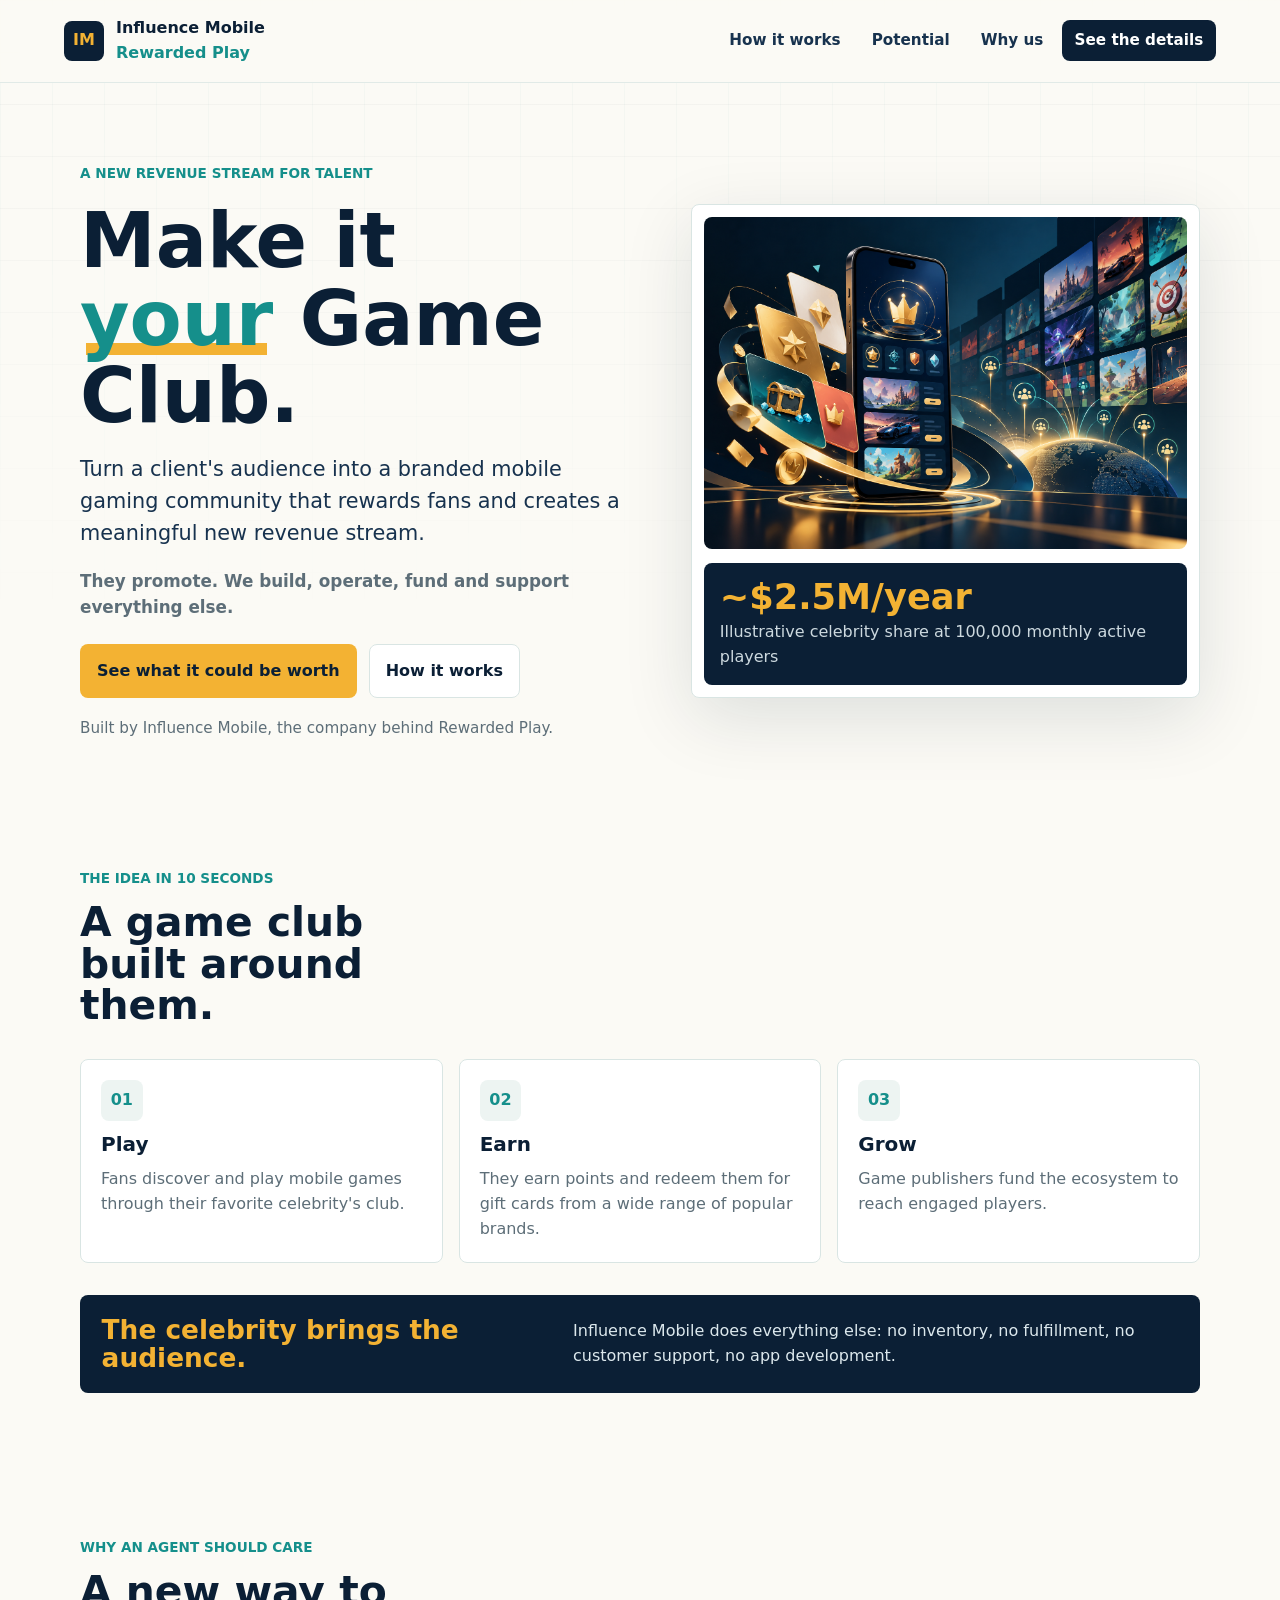
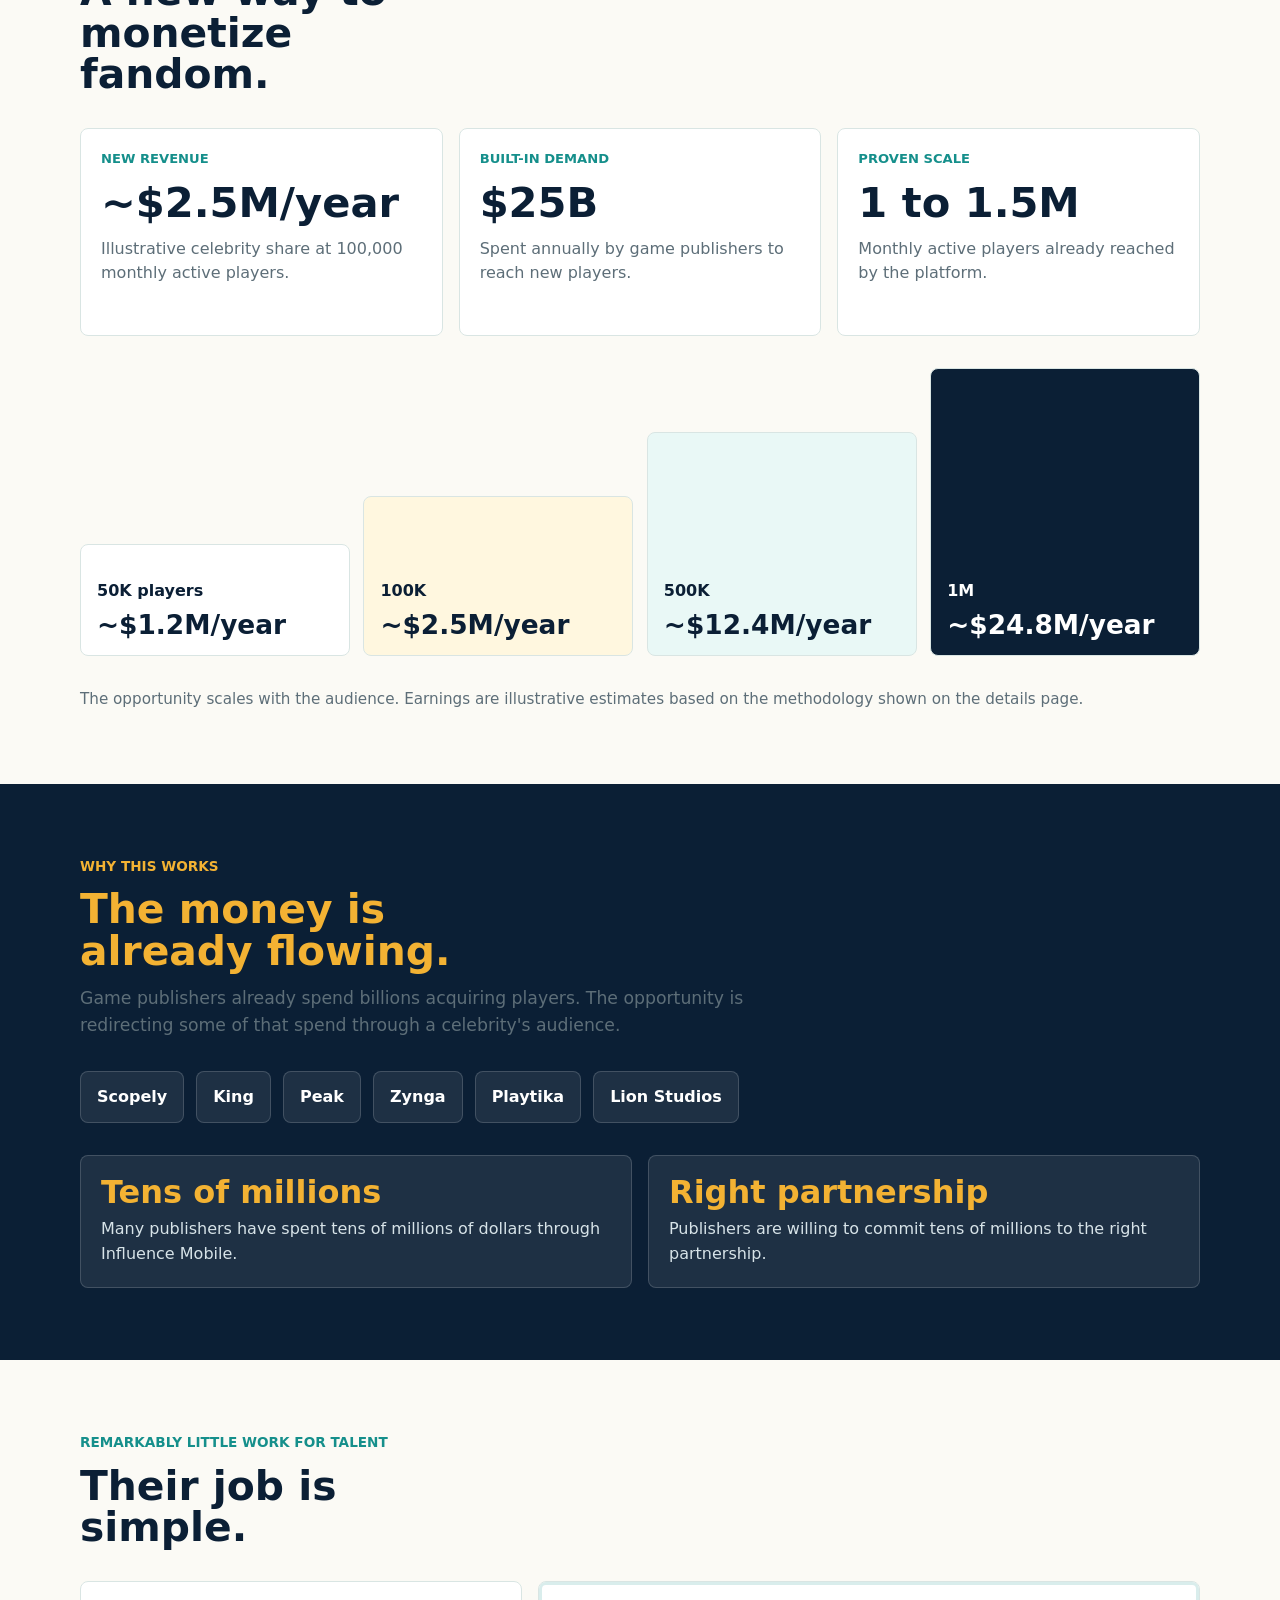
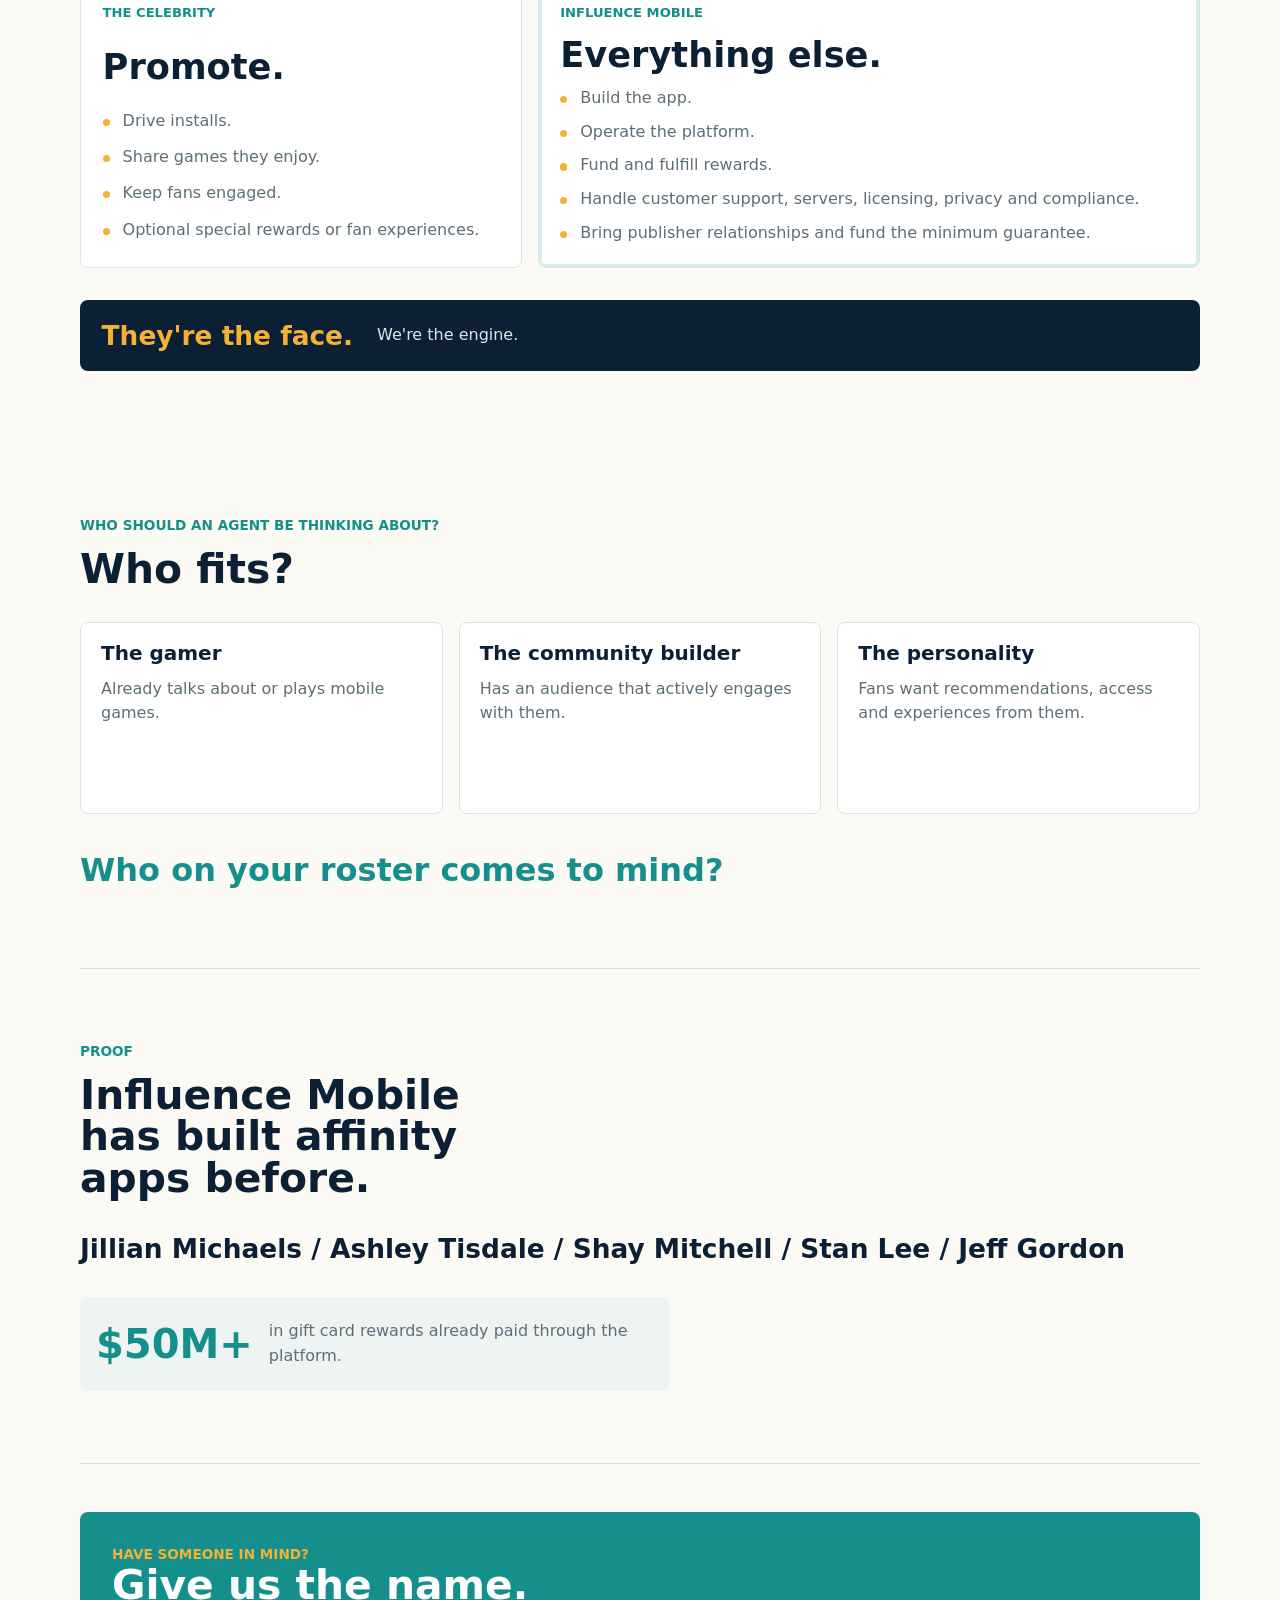
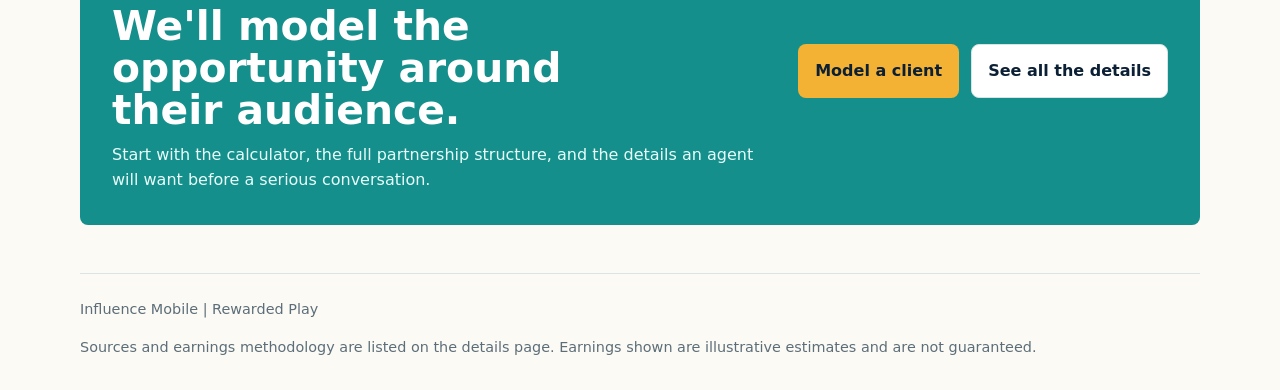
==== index.html @ 9b288f1e "Add files via upload" ====
<!doctype html>
<html lang="en">
<head>
  <meta charset="utf-8">
  <meta name="viewport" content="width=device-width, initial-scale=1">
  <title>Game Club Partnership | Influence Mobile</title>
  <meta name="description" content="A two-level agent-focused overview of the Influence Mobile Game Club partnership opportunity.">
  <link rel="icon" type="image/svg+xml" href="data:image/svg+xml,%3Csvg xmlns='http://www.w3.org/2000/svg' viewBox='0 0 64 64'%3E%3Crect width='64' height='64' rx='12' fill='%230b1f35'/%3E%3Cpath d='M18 40V25c0-4 3-7 7-7h14c4 0 7 3 7 7v15c0 3-2 5-5 5-2 0-4-1-5-3l-2-3h-4l-2 3c-1 2-3 3-5 3-3 0-5-2-5-5Z' fill='%2328b7ad'/%3E%3Ccircle cx='26' cy='29' r='3' fill='%23f3b233'/%3E%3Cpath d='M38 27h7M41.5 23.5v7' stroke='%23f3b233' stroke-width='4' stroke-linecap='round'/%3E%3C/svg%3E">
  <link rel="stylesheet" href="styles.css">
</head>
<body>
  <a class="skip-link" href="#main">Skip to content</a>

  <header class="site-header" aria-label="Site header">
    <a class="brand" href="index.html" aria-label="Influence Mobile Rewarded Play">
      <span class="brand-mark" aria-hidden="true">IM</span>
      <span>Influence Mobile <strong>Rewarded Play</strong></span>
    </a>
    <nav class="nav-links" aria-label="Intro page navigation">
      <a href="#how">How it works</a>
      <a href="#potential">Potential</a>
      <a href="#why-us">Why us</a>
      <a class="nav-cta" href="details.html">See the details</a>
    </nav>
  </header>

  <main id="main">
    <section class="hero band">
      <div class="hero-copy reveal">
        <p class="eyebrow">A new revenue stream for talent</p>
        <h1>Make it <span>your</span> Game Club.</h1>
        <p class="hero-lede">Turn a client's audience into a branded mobile gaming community that rewards fans and creates a meaningful new revenue stream.</p>
        <p class="hero-support">They promote. We build, operate, fund and support everything else.</p>
        <div class="hero-actions" aria-label="Primary actions">
          <a class="button primary" href="details.html#economics">See what it could be worth</a>
          <a class="button secondary" href="#how">How it works</a>
        </div>
        <p class="credibility">Built by Influence Mobile, the company behind Rewarded Play.</p>
      </div>

      <div class="hero-visual reveal" aria-label="Game Club revenue engine">
        <img class="hero-art" src="game-club-hero.png" alt="Abstract mobile game club ecosystem with rewards, game tiles and audience connections.">
        <div class="hero-metric">
          <strong>~$2.5M/year</strong>
          <span>Illustrative celebrity share at 100,000 monthly active players</span>
        </div>
      </div>
    </section>

    <section class="band section" id="how">
      <div class="section-heading reveal">
        <p class="eyebrow">The idea in 10 seconds</p>
        <h2>A game club built around them.</h2>
      </div>
      <div class="flow-grid reveal" aria-label="How the Game Club works">
        <article>
          <span class="flow-icon" aria-hidden="true">01</span>
          <h3>Play</h3>
          <p>Fans discover and play mobile games through their favorite celebrity's club.</p>
        </article>
        <article>
          <span class="flow-icon" aria-hidden="true">02</span>
          <h3>Earn</h3>
          <p>They earn points and redeem them for gift cards from a wide range of popular brands.</p>
        </article>
        <article>
          <span class="flow-icon" aria-hidden="true">03</span>
          <h3>Grow</h3>
          <p>Game publishers fund the ecosystem to reach engaged players.</p>
        </article>
      </div>
      <div class="statement-bar reveal">
        <strong>The celebrity brings the audience.</strong>
        <span>Influence Mobile does everything else: no inventory, no fulfillment, no customer support, no app development.</span>
      </div>
    </section>

    <section class="band section" id="potential">
      <div class="section-heading reveal">
        <p class="eyebrow">Why an agent should care</p>
        <h2>A new way to monetize fandom.</h2>
      </div>
      <div class="benefit-grid reveal">
        <article>
          <p>New revenue</p>
          <strong>~$2.5M/year</strong>
          <span>Illustrative celebrity share at 100,000 monthly active players.</span>
        </article>
        <article>
          <p>Built-in demand</p>
          <strong>$25B</strong>
          <span>Spent annually by game publishers to reach new players.</span>
        </article>
        <article>
          <p>Proven scale</p>
          <strong>1 to 1.5M</strong>
          <span>Monthly active players already reached by the platform.</span>
        </article>
      </div>

      <div class="growth-ladder reveal" aria-label="Illustrative annual celebrity share by monthly active players">
        <div class="ladder-step">
          <span>50K players</span>
          <strong>~$1.2M/year</strong>
        </div>
        <div class="ladder-step">
          <span>100K</span>
          <strong>~$2.5M/year</strong>
        </div>
        <div class="ladder-step">
          <span>500K</span>
          <strong>~$12.4M/year</strong>
        </div>
        <div class="ladder-step">
          <span>1M</span>
          <strong>~$24.8M/year</strong>
        </div>
      </div>
      <p class="source-note reveal">The opportunity scales with the audience. Earnings are illustrative estimates based on the methodology shown on the details page.</p>
    </section>

    <section class="dark-band section" id="why-us">
      <div class="section-heading reveal">
        <p class="eyebrow">Why this works</p>
        <h2>The money is already flowing.</h2>
        <p>Game publishers already spend billions acquiring players. The opportunity is redirecting some of that spend through a celebrity's audience.</p>
      </div>
      <div class="publisher-strip reveal" aria-label="Publisher names shown as plain text">
        <span>Scopely</span>
        <span>King</span>
        <span>Peak</span>
        <span>Zynga</span>
        <span>Playtika</span>
        <span>Lion Studios</span>
      </div>
      <div class="dark-callouts reveal">
        <article>
          <strong>Tens of millions</strong>
          <span>Many publishers have spent tens of millions of dollars through Influence Mobile.</span>
        </article>
        <article>
          <strong>Right partnership</strong>
          <span>Publishers are willing to commit tens of millions to the right partnership.</span>
        </article>
      </div>
    </section>

    <section class="band section">
      <div class="section-heading reveal">
        <p class="eyebrow">Remarkably little work for talent</p>
        <h2>Their job is simple.</h2>
      </div>
      <div class="role-compare reveal">
        <article class="role-talent">
          <p>The celebrity</p>
          <strong>Promote.</strong>
          <ul>
            <li>Drive installs.</li>
            <li>Share games they enjoy.</li>
            <li>Keep fans engaged.</li>
            <li>Optional special rewards or fan experiences.</li>
          </ul>
        </article>
        <article class="role-im">
          <p>Influence Mobile</p>
          <strong>Everything else.</strong>
          <ul>
            <li>Build the app.</li>
            <li>Operate the platform.</li>
            <li>Fund and fulfill rewards.</li>
            <li>Handle customer support, servers, licensing, privacy and compliance.</li>
            <li>Bring publisher relationships and fund the minimum guarantee.</li>
          </ul>
        </article>
      </div>
      <div class="statement-bar compact reveal">
        <strong>They're the face.</strong>
        <span>We're the engine.</span>
      </div>
    </section>

    <section class="band section">
      <div class="section-heading reveal">
        <p class="eyebrow">Who should an agent be thinking about?</p>
        <h2>Who fits?</h2>
      </div>
      <div class="archetype-grid reveal">
        <article>
          <h3>The gamer</h3>
          <p>Already talks about or plays mobile games.</p>
        </article>
        <article>
          <h3>The community builder</h3>
          <p>Has an audience that actively engages with them.</p>
        </article>
        <article>
          <h3>The personality</h3>
          <p>Fans want recommendations, access and experiences from them.</p>
        </article>
      </div>
      <p class="direct-question reveal">Who on your roster comes to mind?</p>
    </section>

    <section class="band section proof-section">
      <div class="section-heading reveal">
        <p class="eyebrow">Proof</p>
        <h2>Influence Mobile has built affinity apps before.</h2>
      </div>
      <p class="name-line reveal">Jillian Michaels / Ashley Tisdale / Shay Mitchell / Stan Lee / Jeff Gordon</p>
      <div class="proof-callout reveal">
        <strong>$50M+</strong>
        <span>in gift card rewards already paid through the platform.</span>
      </div>
    </section>

    <section class="final-cta band">
      <div class="reveal">
        <p class="eyebrow">Have someone in mind?</p>
        <h2>Give us the name. We'll model the opportunity around their audience.</h2>
        <p>Start with the calculator, the full partnership structure, and the details an agent will want before a serious conversation.</p>
      </div>
      <div class="hero-actions reveal">
        <a class="button primary" href="details.html#economics">Model a client</a>
        <a class="button secondary" href="details.html">See all the details</a>
      </div>
    </section>
  </main>

  <footer class="site-footer">
    <p>Influence Mobile | Rewarded Play</p>
    <p>Sources and earnings methodology are listed on the details page. Earnings shown are illustrative estimates and are not guaranteed.</p>
  </footer>

  <script src="app.js"></script>
</body>
</html>
---- styles.css ----
:root {
  color-scheme: light;
  --ink: #0b1f35;
  --ink-soft: #17324e;
  --paper: #fbfaf5;
  --white: #ffffff;
  --mist: #edf4f2;
  --line: #d9e5e3;
  --teal: #158f8b;
  --teal-bright: #28b7ad;
  --yellow: #f3b233;
  --coral: #d56b55;
  --muted: #5d6e78;
  --shadow: 0 20px 70px rgba(11, 31, 53, 0.12);
  --font-display: "Avenir Next", "Inter", "Segoe UI", system-ui, sans-serif;
  --font-body: "Avenir", "Inter", "Segoe UI", system-ui, sans-serif;
}

* {
  box-sizing: border-box;
}

html {
  scroll-behavior: smooth;
}

body {
  margin: 0;
  background: var(--paper);
  color: var(--ink);
  font-family: var(--font-body);
  font-size: 1rem;
  line-height: 1.55;
  letter-spacing: 0;
}

body::before {
  content: "";
  position: fixed;
  inset: 0;
  z-index: -1;
  background:
    linear-gradient(90deg, rgba(21, 143, 139, 0.05) 1px, transparent 1px),
    linear-gradient(180deg, rgba(11, 31, 53, 0.05) 1px, transparent 1px);
  background-size: 52px 52px;
  mask-image: linear-gradient(180deg, rgba(0, 0, 0, 0.75), transparent 70%);
}

a {
  color: inherit;
}

p,
h1,
h2,
h3 {
  margin: 0;
}

ul {
  margin: 0;
  padding: 0;
}

li {
  margin: 0;
}

.skip-link {
  position: absolute;
  left: 1rem;
  top: -4rem;
  z-index: 20;
  background: var(--ink);
  color: var(--white);
  padding: 0.75rem 1rem;
  border-radius: 6px;
  transition: top 180ms ease;
}

.skip-link:focus {
  top: 1rem;
}

.site-header {
  position: sticky;
  top: 0;
  z-index: 10;
  display: flex;
  align-items: center;
  justify-content: space-between;
  gap: 1rem;
  padding: 1rem 5vw;
  border-bottom: 1px solid rgba(217, 229, 227, 0.75);
  background: rgba(251, 250, 245, 0.92);
  backdrop-filter: blur(18px);
}

.brand {
  display: inline-flex;
  align-items: center;
  gap: 0.75rem;
  text-decoration: none;
  font-weight: 700;
  min-width: 13rem;
}

.brand-logo {
  min-width: 16.5rem;
  gap: 0.8rem;
}

.brand-logo img {
  display: block;
  width: 12.4rem;
  height: auto;
}

.brand-logo span {
  color: var(--teal);
  font-weight: 900;
  white-space: nowrap;
}

.brand strong {
  display: block;
  color: var(--teal);
}

.brand-mark {
  display: inline-grid;
  place-items: center;
  width: 2.5rem;
  height: 2.5rem;
  border-radius: 8px;
  background: var(--ink);
  color: var(--yellow);
  font-weight: 800;
}

.nav-links {
  display: flex;
  align-items: center;
  justify-content: flex-end;
  gap: 0.35rem;
  flex-wrap: wrap;
  font-size: 0.95rem;
}

.nav-links a {
  min-height: 2.5rem;
  display: inline-flex;
  align-items: center;
  padding: 0.55rem 0.8rem;
  border-radius: 8px;
  text-decoration: none;
  color: var(--ink-soft);
  font-weight: 700;
}

.nav-links a:hover,
.nav-links a:focus-visible {
  background: var(--mist);
}

.nav-links .nav-cta {
  background: var(--ink);
  color: var(--white);
}

.nav-links .nav-cta:hover,
.nav-links .nav-cta:focus-visible {
  background: var(--teal);
}

.band {
  width: min(1120px, calc(100% - 2rem));
  margin-inline: auto;
}

.hero {
  display: grid;
  grid-template-columns: minmax(0, 1.05fr) minmax(22rem, 0.95fr);
  align-items: center;
  gap: 3rem;
  padding: 5rem 0 3.5rem;
}

.details-hero {
  padding: 5rem 0 2.5rem;
}

.details-hero .hero-lede {
  max-width: 42rem;
}

.hero-copy,
.details-hero > div {
  display: grid;
  gap: 1.15rem;
}

.eyebrow {
  color: var(--teal);
  font-weight: 800;
  text-transform: uppercase;
  letter-spacing: 0;
  font-size: 0.85rem;
}

h1,
h2,
h3 {
  font-family: var(--font-display);
  line-height: 1.02;
  letter-spacing: 0;
}

h1 {
  font-size: 4.75rem;
  max-width: 10ch;
}

h1 span {
  color: var(--teal);
  position: relative;
  display: inline-block;
}

h1 span::after {
  content: "";
  position: absolute;
  left: 0.08em;
  right: 0.08em;
  bottom: 0.03em;
  height: 0.16em;
  z-index: -1;
  background: var(--yellow);
}

h2 {
  font-size: 2.55rem;
  max-width: 14ch;
}

h3 {
  font-size: 1.25rem;
}

.hero-lede {
  font-size: 1.3rem;
  max-width: 39rem;
  color: var(--ink-soft);
}

.hero-support {
  color: var(--muted);
  font-size: 1.05rem;
  font-weight: 700;
}

.hero-actions {
  display: flex;
  align-items: center;
  flex-wrap: wrap;
  gap: 0.75rem;
  margin-top: 0.35rem;
}

.button {
  display: inline-flex;
  align-items: center;
  justify-content: center;
  min-height: 3rem;
  border-radius: 8px;
  padding: 0.85rem 1rem;
  text-decoration: none;
  font-weight: 800;
  border: 1px solid transparent;
}

.button.primary {
  background: var(--yellow);
  color: var(--ink);
}

.button.secondary {
  background: var(--white);
  color: var(--ink);
  border-color: var(--line);
}

.button:hover,
.button:focus-visible {
  transform: translateY(-1px);
  box-shadow: 0 10px 24px rgba(11, 31, 53, 0.12);
}

.credibility,
.source-note {
  color: var(--muted);
  font-size: 0.95rem;
}

.hero-visual {
  position: relative;
  display: grid;
  gap: 0.85rem;
  padding: 0.75rem;
  border: 1px solid var(--line);
  border-radius: 8px;
  background: var(--white);
  box-shadow: var(--shadow);
}

.hero-art {
  display: block;
  width: 100%;
  aspect-ratio: 16 / 11;
  object-fit: cover;
  border-radius: 8px;
}

.hero-metric {
  display: grid;
  gap: 0.35rem;
  padding: 1rem;
  border-radius: 8px;
  background: var(--ink);
  color: var(--white);
}

.hero-metric strong {
  font-size: 2.2rem;
  line-height: 1;
  color: var(--yellow);
}

.hero-metric span {
  color: #cdd9df;
}

.section {
  padding: 4.5rem 0;
  display: grid;
  gap: 2rem;
  scroll-margin-top: 9rem;
}

.section-heading {
  display: grid;
  gap: 0.8rem;
}

.section-heading p:not(.eyebrow) {
  max-width: 44rem;
  color: var(--muted);
  font-size: 1.08rem;
}

.flow-grid,
.benefit-grid,
.archetype-grid,
.fan-grid,
.ideal-grid {
  display: grid;
  grid-template-columns: repeat(3, 1fr);
  gap: 1rem;
}

.flow-grid article,
.benefit-grid article,
.archetype-grid article,
.fan-grid article,
.ideal-grid article {
  min-height: 12rem;
  padding: 1.25rem;
  border-radius: 8px;
  background: var(--white);
  border: 1px solid var(--line);
  display: grid;
  align-content: start;
  gap: 0.8rem;
}

.fan-grid {
  grid-template-columns: repeat(4, 1fr);
}

.flow-icon {
  display: inline-grid;
  place-items: center;
  width: 2.6rem;
  height: 2.6rem;
  border-radius: 8px;
  background: var(--mist);
  color: var(--teal);
  font-weight: 900;
}

.flow-grid p,
.archetype-grid p,
.fan-grid p,
.ideal-grid p {
  color: var(--muted);
}

.statement-bar {
  display: grid;
  grid-template-columns: 0.85fr 1.15fr;
  align-items: center;
  gap: 1.5rem;
  padding: 1.35rem;
  border-radius: 8px;
  background: var(--ink);
  color: var(--white);
}

.statement-bar strong {
  color: var(--yellow);
  font-family: var(--font-display);
  font-size: 1.65rem;
  line-height: 1.05;
}

.statement-bar span {
  color: #dce8ed;
}

.statement-bar.compact {
  grid-template-columns: auto 1fr;
}

.benefit-grid article {
  min-height: 13rem;
}

.benefit-grid p,
.role-compare article > p {
  color: var(--teal);
  font-weight: 900;
  text-transform: uppercase;
  font-size: 0.82rem;
}

.benefit-grid strong {
  font-family: var(--font-display);
  font-size: 2.6rem;
  line-height: 1;
}

.benefit-grid span {
  color: var(--muted);
}

.growth-ladder {
  display: grid;
  grid-template-columns: repeat(4, 1fr);
  align-items: end;
  gap: 0.85rem;
  min-height: 18rem;
}

.ladder-step {
  display: grid;
  align-content: end;
  gap: 0.45rem;
  padding: 1rem;
  border-radius: 8px;
  color: var(--ink);
  background: var(--white);
  border: 1px solid var(--line);
}

.ladder-step:nth-child(1) {
  min-height: 7rem;
}

.ladder-step:nth-child(2) {
  min-height: 10rem;
  background: #fff7df;
}

.ladder-step:nth-child(3) {
  min-height: 14rem;
  background: #e9f8f6;
}

.ladder-step:nth-child(4) {
  min-height: 18rem;
  background: var(--ink);
  color: var(--white);
}

.ladder-step span {
  font-weight: 800;
  color: inherit;
}

.ladder-step strong {
  font-family: var(--font-display);
  font-size: 1.65rem;
  line-height: 1.05;
  color: inherit;
}

.dark-band {
  width: 100%;
  padding: 4.5rem max(1rem, calc((100% - 1120px) / 2));
  background: var(--ink);
  color: var(--white);
  display: grid;
  gap: 2rem;
}

.dark-band .eyebrow,
.dark-band h2 {
  color: var(--yellow);
}

.dark-band p {
  color: #d7e3e8;
  max-width: 46rem;
}

.publisher-strip {
  display: flex;
  flex-wrap: wrap;
  gap: 0.75rem;
}

.publisher-strip span {
  display: inline-flex;
  min-height: 3rem;
  align-items: center;
  padding: 0.8rem 1rem;
  border-radius: 8px;
  background: rgba(255, 255, 255, 0.08);
  border: 1px solid rgba(255, 255, 255, 0.16);
  font-weight: 900;
}

.publisher-logos {
  display: grid;
  grid-template-columns: repeat(6, minmax(0, 1fr));
  gap: 0.8rem;
}

.logo-card {
  min-height: 4.7rem;
  display: flex;
  align-items: center;
  justify-content: center;
  padding: 0.9rem 1rem;
  border: 1px solid rgba(217, 229, 227, 0.82);
  border-radius: 8px;
  background: var(--white);
  box-shadow: 0 14px 40px rgba(0, 0, 0, 0.1);
}

.logo-card img {
  display: block;
  max-width: 100%;
  max-height: 2.25rem;
  object-fit: contain;
}

.logo-card.logo-tall img {
  max-height: 2.75rem;
}

.logo-card.logo-wide img {
  max-height: 2rem;
}

.trademark-note {
  color: #d7e3e8;
  font-size: 0.86rem;
  margin-top: -1.1rem;
}

.dark-callouts,
.market-grid,
.stat-row {
  display: grid;
  grid-template-columns: repeat(3, 1fr);
  gap: 1rem;
}

.dark-callouts {
  grid-template-columns: repeat(2, 1fr);
}

.dark-callouts article,
.market-grid article {
  padding: 1.25rem;
  border-radius: 8px;
  background: rgba(255, 255, 255, 0.08);
  border: 1px solid rgba(255, 255, 255, 0.16);
  display: grid;
  gap: 0.55rem;
}

.dark-callouts strong,
.market-grid strong {
  font-family: var(--font-display);
  color: var(--yellow);
  font-size: 2rem;
  line-height: 1;
}

.dark-callouts span,
.market-grid span {
  color: #d7e3e8;
}

.role-compare {
  display: grid;
  grid-template-columns: 0.8fr 1.2fr;
  gap: 1rem;
  align-items: stretch;
}

.role-compare.detail {
  grid-template-columns: 1fr 1fr;
}

.role-compare article {
  padding: 1.35rem;
  border-radius: 8px;
  background: var(--white);
  border: 1px solid var(--line);
  display: grid;
  gap: 0.85rem;
}

.role-im {
  box-shadow: inset 0 0 0 3px rgba(21, 143, 139, 0.16);
}

.role-compare strong {
  font-family: var(--font-display);
  font-size: 2.2rem;
  line-height: 1;
}

.role-compare ul {
  display: grid;
  gap: 0.55rem;
  list-style: none;
  color: var(--muted);
}

.role-compare li {
  position: relative;
  padding-left: 1.25rem;
}

.role-compare li::before {
  content: "";
  position: absolute;
  left: 0;
  top: 0.62rem;
  width: 0.45rem;
  height: 0.45rem;
  border-radius: 99px;
  background: var(--yellow);
}

.direct-question {
  font-family: var(--font-display);
  font-size: 2rem;
  font-weight: 900;
  color: var(--teal);
}

.proof-section {
  border-top: 1px solid var(--line);
  border-bottom: 1px solid var(--line);
}

.name-line {
  font-family: var(--font-display);
  font-size: 1.65rem;
  font-weight: 800;
  line-height: 1.25;
}

.proof-callout {
  display: inline-grid;
  grid-template-columns: auto minmax(0, 24rem);
  align-items: center;
  gap: 1rem;
  width: fit-content;
  padding: 1rem;
  border-radius: 8px;
  background: var(--mist);
}

.proof-callout strong {
  font-family: var(--font-display);
  font-size: 2.5rem;
  color: var(--teal);
}

.proof-callout span {
  color: var(--muted);
}

.final-cta {
  margin-block: 3rem;
  display: grid;
  grid-template-columns: 1fr auto;
  align-items: center;
  gap: 1.5rem;
  padding: 2rem;
  border-radius: 8px;
  background: var(--teal);
  color: var(--white);
}

.final-cta .eyebrow {
  color: var(--yellow);
}

.final-cta h2 {
  max-width: 18ch;
}

.final-cta p:not(.eyebrow) {
  max-width: 42rem;
  color: #e8fffc;
  margin-top: 0.75rem;
}

.detail-subnav {
  position: sticky;
  top: 4.55rem;
  z-index: 8;
  display: flex;
  gap: 0.35rem;
  overflow-x: auto;
  width: 100%;
  padding: 0.7rem max(1rem, calc((100% - 1120px) / 2));
  background: rgba(11, 31, 53, 0.94);
  color: var(--white);
  border-block: 1px solid rgba(255, 255, 255, 0.12);
}

.detail-subnav a {
  flex: 0 0 auto;
  text-decoration: none;
  font-weight: 800;
  padding: 0.55rem 0.75rem;
  border-radius: 8px;
  color: #dce8ed;
}

.detail-subnav a:hover,
.detail-subnav a:focus-visible {
  background: rgba(255, 255, 255, 0.12);
  color: var(--white);
}

.calculator {
  display: grid;
  gap: 1.3rem;
  padding: 1.5rem;
  border-radius: 8px;
  background: var(--white);
  border: 1px solid var(--line);
  box-shadow: var(--shadow);
}

.calculator-output {
  display: grid;
  gap: 0.35rem;
}

.calculator-output p {
  font-weight: 800;
  color: var(--teal);
}

.calculator-output strong {
  font-family: var(--font-display);
  font-size: 4.2rem;
  line-height: 1;
}

.calculator-output span {
  color: var(--muted);
  font-weight: 700;
}

.range-label {
  font-weight: 900;
}

input[type="range"] {
  width: 100%;
  accent-color: var(--teal);
}

.presets {
  display: flex;
  gap: 0.5rem;
  flex-wrap: wrap;
}

.presets button {
  min-height: 2.6rem;
  border: 1px solid var(--line);
  border-radius: 8px;
  background: var(--paper);
  color: var(--ink);
  padding: 0.55rem 0.9rem;
  font: inherit;
  font-weight: 900;
  cursor: pointer;
}

.presets button[aria-pressed="true"] {
  background: var(--yellow);
  border-color: var(--yellow);
}

.method-grid {
  display: grid;
  grid-template-columns: repeat(3, 1fr);
  gap: 0.75rem;
}

.method-grid div,
.stat-row div {
  display: grid;
  gap: 0.45rem;
  padding: 1rem;
  border-radius: 8px;
  background: var(--mist);
}

.method-grid strong,
.stat-row strong {
  font-family: var(--font-display);
  font-size: 2rem;
  color: var(--teal);
  line-height: 1;
}

.method-grid span,
.stat-row span {
  color: var(--muted);
}

.market-map {
  position: relative;
  min-height: 36rem;
  display: grid;
  grid-template-columns: minmax(13rem, 1fr) minmax(14rem, 0.9fr) minmax(13rem, 1fr);
  grid-template-rows: 1fr 0.9fr 1fr;
  gap: 1rem;
  padding: 1.5rem;
  border-radius: 8px;
  border: 1px solid var(--line);
  background:
    linear-gradient(90deg, transparent calc(50% - 1px), rgba(21, 143, 139, 0.24) calc(50% - 1px), rgba(21, 143, 139, 0.24) calc(50% + 1px), transparent calc(50% + 1px)),
    linear-gradient(0deg, transparent calc(50% - 1px), rgba(243, 178, 51, 0.34) calc(50% - 1px), rgba(243, 178, 51, 0.34) calc(50% + 1px), transparent calc(50% + 1px)),
    radial-gradient(circle at center, rgba(40, 183, 173, 0.18), transparent 36%),
    var(--white);
  overflow: hidden;
}

.market-map::before {
  content: "";
  position: absolute;
  inset: 4.8rem;
  border: 1px solid rgba(21, 143, 139, 0.22);
  border-radius: 999px;
  pointer-events: none;
}

.market-map::after {
  content: "";
  position: absolute;
  left: 50%;
  top: 50%;
  width: 19rem;
  height: 19rem;
  transform: translate(-50%, -50%) rotate(20deg);
  border: 1px dashed rgba(243, 178, 51, 0.48);
  border-radius: 999px;
  pointer-events: none;
}

.map-node,
.map-core {
  position: relative;
  z-index: 1;
  display: grid;
  gap: 0.5rem;
  align-content: start;
  padding: 1rem;
  border-radius: 8px;
  border: 1px solid var(--line);
  background: rgba(255, 255, 255, 0.93);
  box-shadow: 0 12px 36px rgba(11, 31, 53, 0.08);
}

.map-node span,
.map-core span {
  color: var(--teal);
  font-size: 0.78rem;
  font-weight: 900;
  text-transform: uppercase;
}

.map-node strong,
.map-core strong {
  font-family: var(--font-display);
  font-size: 1.35rem;
  line-height: 1.05;
}

.map-node p,
.map-core p {
  color: var(--muted);
  font-size: 0.95rem;
}

.node-celebrity {
  grid-column: 1;
  grid-row: 1;
}

.node-publishers {
  grid-column: 3;
  grid-row: 1;
}

.node-fans {
  grid-column: 1;
  grid-row: 3;
}

.node-games {
  grid-column: 3;
  grid-row: 3;
}

.map-core {
  grid-column: 2;
  grid-row: 2;
  place-self: center;
  min-height: 12rem;
  text-align: center;
  align-content: center;
  background: var(--ink);
  color: var(--white);
  border-color: rgba(255, 255, 255, 0.18);
  box-shadow: 0 26px 70px rgba(11, 31, 53, 0.24);
}

.map-core span {
  color: var(--yellow);
}

.map-core strong {
  font-size: 2rem;
}

.map-core p {
  color: #dce8ed;
}

.flow-pill {
  position: absolute;
  z-index: 2;
  display: inline-flex;
  align-items: center;
  min-height: 2.2rem;
  padding: 0.45rem 0.7rem;
  border-radius: 8px;
  background: var(--yellow);
  color: var(--ink);
  border: 1px solid rgba(11, 31, 53, 0.1);
  font-size: 0.78rem;
  font-weight: 900;
  box-shadow: 0 10px 24px rgba(11, 31, 53, 0.12);
}

.flow-audience {
  left: 33%;
  top: 27%;
}

.flow-spend {
  right: 28%;
  top: 27%;
}

.flow-play {
  left: 30%;
  bottom: 31%;
  background: var(--teal);
  color: var(--white);
}

.flow-rewards {
  right: 28%;
  bottom: 31%;
  background: var(--teal);
  color: var(--white);
}

.market-caption {
  display: flex;
  gap: 0.45rem;
  flex-wrap: wrap;
  padding: 1rem;
  border-radius: 8px;
  background: var(--mist);
  color: var(--muted);
}

.market-caption strong {
  color: var(--ink);
}

.stat-row {
  grid-template-columns: repeat(3, 1fr);
}

.timeline {
  display: grid;
  grid-template-columns: repeat(4, 1fr);
  gap: 1rem;
  counter-reset: item;
}

.timeline article {
  position: relative;
  display: grid;
  align-content: start;
  gap: 0.75rem;
  min-height: 14rem;
  padding: 1.2rem;
  border-radius: 8px;
  background: var(--white);
  border: 1px solid var(--line);
}

.timeline span {
  display: inline-grid;
  place-items: center;
  width: 2.2rem;
  height: 2.2rem;
  border-radius: 8px;
  background: var(--yellow);
  font-weight: 900;
}

.timeline p {
  color: var(--muted);
}

.sources {
  padding: 2rem 0 4rem;
  display: grid;
  gap: 0.75rem;
  color: var(--muted);
}

.sources h2 {
  color: var(--ink);
  font-size: 1.45rem;
}

.site-footer {
  display: flex;
  justify-content: space-between;
  gap: 1rem;
  flex-wrap: wrap;
  width: min(1120px, calc(100% - 2rem));
  margin: 0 auto;
  padding: 1.5rem 0 2rem;
  border-top: 1px solid var(--line);
  color: var(--muted);
  font-size: 0.9rem;
}

.reveal {
  opacity: 0;
  transform: translateY(14px);
  transition: opacity 420ms ease, transform 420ms ease;
}

.reveal.is-visible {
  opacity: 1;
  transform: none;
}

:focus-visible {
  outline: 3px solid var(--coral);
  outline-offset: 3px;
}

@media (max-width: 940px) {
  .site-header {
    align-items: flex-start;
    flex-direction: column;
  }

  .nav-links {
    justify-content: flex-start;
  }

  .publisher-logos {
    grid-template-columns: repeat(3, minmax(0, 1fr));
  }

  .hero,
  .final-cta {
    grid-template-columns: 1fr;
  }

  h1 {
    font-size: 3.5rem;
  }

  h2 {
    font-size: 2.15rem;
  }

  .flow-grid,
  .benefit-grid,
  .fan-grid,
  .archetype-grid,
  .ideal-grid,
  .dark-callouts,
  .market-grid,
  .stat-row,
  .method-grid,
  .timeline {
    grid-template-columns: 1fr 1fr;
  }

  .growth-ladder {
    grid-template-columns: 1fr 1fr;
  }

  .role-compare,
  .role-compare.detail {
    grid-template-columns: 1fr;
  }

  .market-map {
    grid-template-columns: 1fr 1fr;
    grid-template-rows: auto auto auto;
    min-height: auto;
    background:
      radial-gradient(circle at top, rgba(40, 183, 173, 0.12), transparent 42%),
      var(--white);
  }

  .market-map::before,
  .market-map::after {
    display: none;
  }

  .map-core {
    grid-column: 1 / -1;
    grid-row: 1;
  }

  .node-celebrity,
  .node-publishers,
  .node-fans,
  .node-games {
    grid-column: auto;
    grid-row: auto;
  }

  .flow-pill {
    display: none;
  }

  .detail-subnav {
    top: 7.95rem;
  }
}

@media (max-width: 640px) {
  .site-header {
    position: static;
    padding-inline: 1rem;
  }

  .brand {
    min-width: 0;
  }

  .brand-logo {
    width: 100%;
    align-items: flex-start;
    flex-direction: column;
    gap: 0.35rem;
  }

  .brand-logo img {
    width: 11rem;
  }

  .brand span:last-child {
    font-size: 0.95rem;
  }

  .nav-links {
    width: 100%;
    display: grid;
    grid-template-columns: 1fr 1fr;
  }

  .nav-links a {
    justify-content: center;
    text-align: center;
  }

  .hero,
  .details-hero {
    padding-top: 3rem;
  }

  h1 {
    font-size: 2.75rem;
  }

  h2 {
    font-size: 1.8rem;
    max-width: none;
  }

  .hero-lede {
    font-size: 1.12rem;
  }

  .flow-grid,
  .benefit-grid,
  .fan-grid,
  .archetype-grid,
  .ideal-grid,
  .dark-callouts,
  .market-grid,
  .stat-row,
  .method-grid,
  .timeline,
  .growth-ladder,
  .publisher-logos {
    grid-template-columns: 1fr;
  }

  .market-map {
    grid-template-columns: 1fr;
    padding: 1rem;
    background: var(--white);
  }

  .statement-bar,
  .statement-bar.compact,
  .proof-callout {
    grid-template-columns: 1fr;
  }

  .detail-subnav {
    position: static;
  }

  .calculator-output strong {
    font-size: 3rem;
  }

  .final-cta {
    padding: 1.3rem;
  }

  .site-footer {
    flex-direction: column;
  }
}

@media (prefers-reduced-motion: reduce) {
  html {
    scroll-behavior: auto;
  }

  *,
  *::before,
  *::after {
    transition-duration: 0.001ms !important;
    animation-duration: 0.001ms !important;
  }

  .reveal {
    opacity: 1;
    transform: none;
  }
}
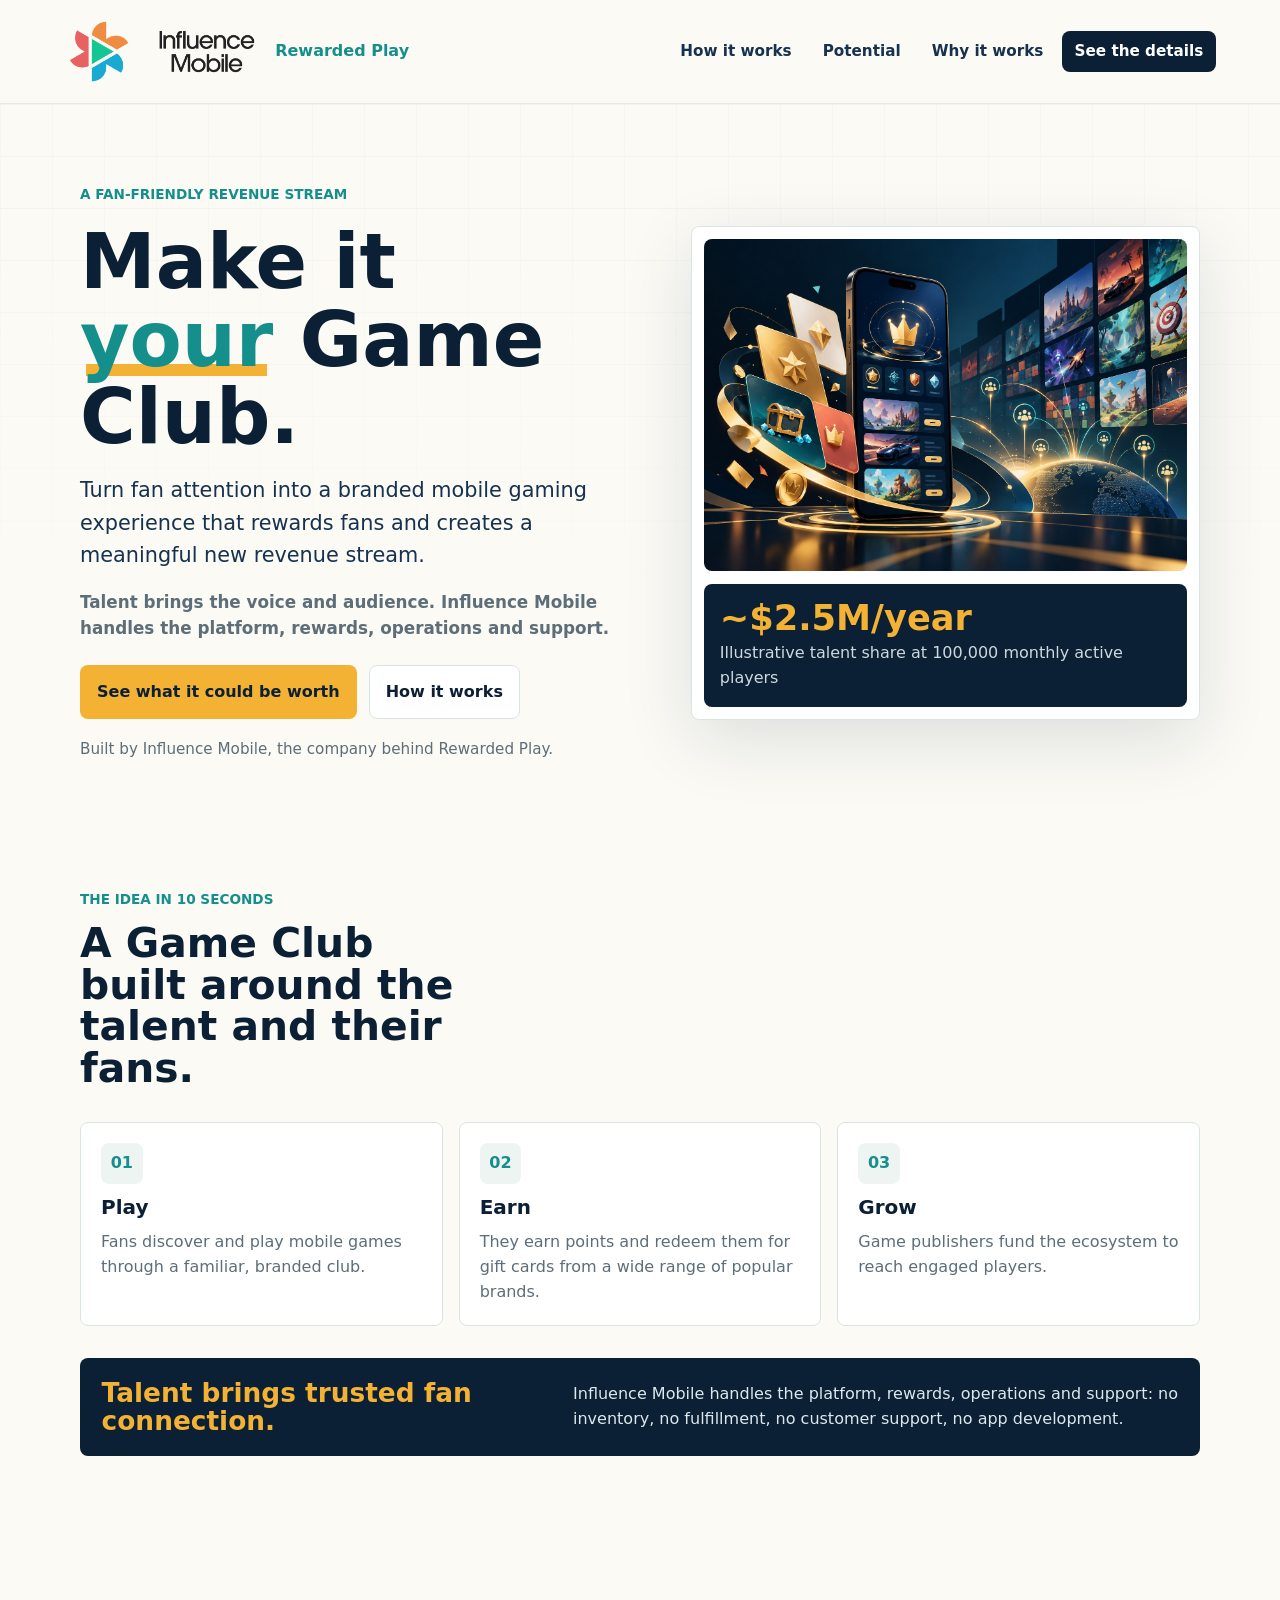
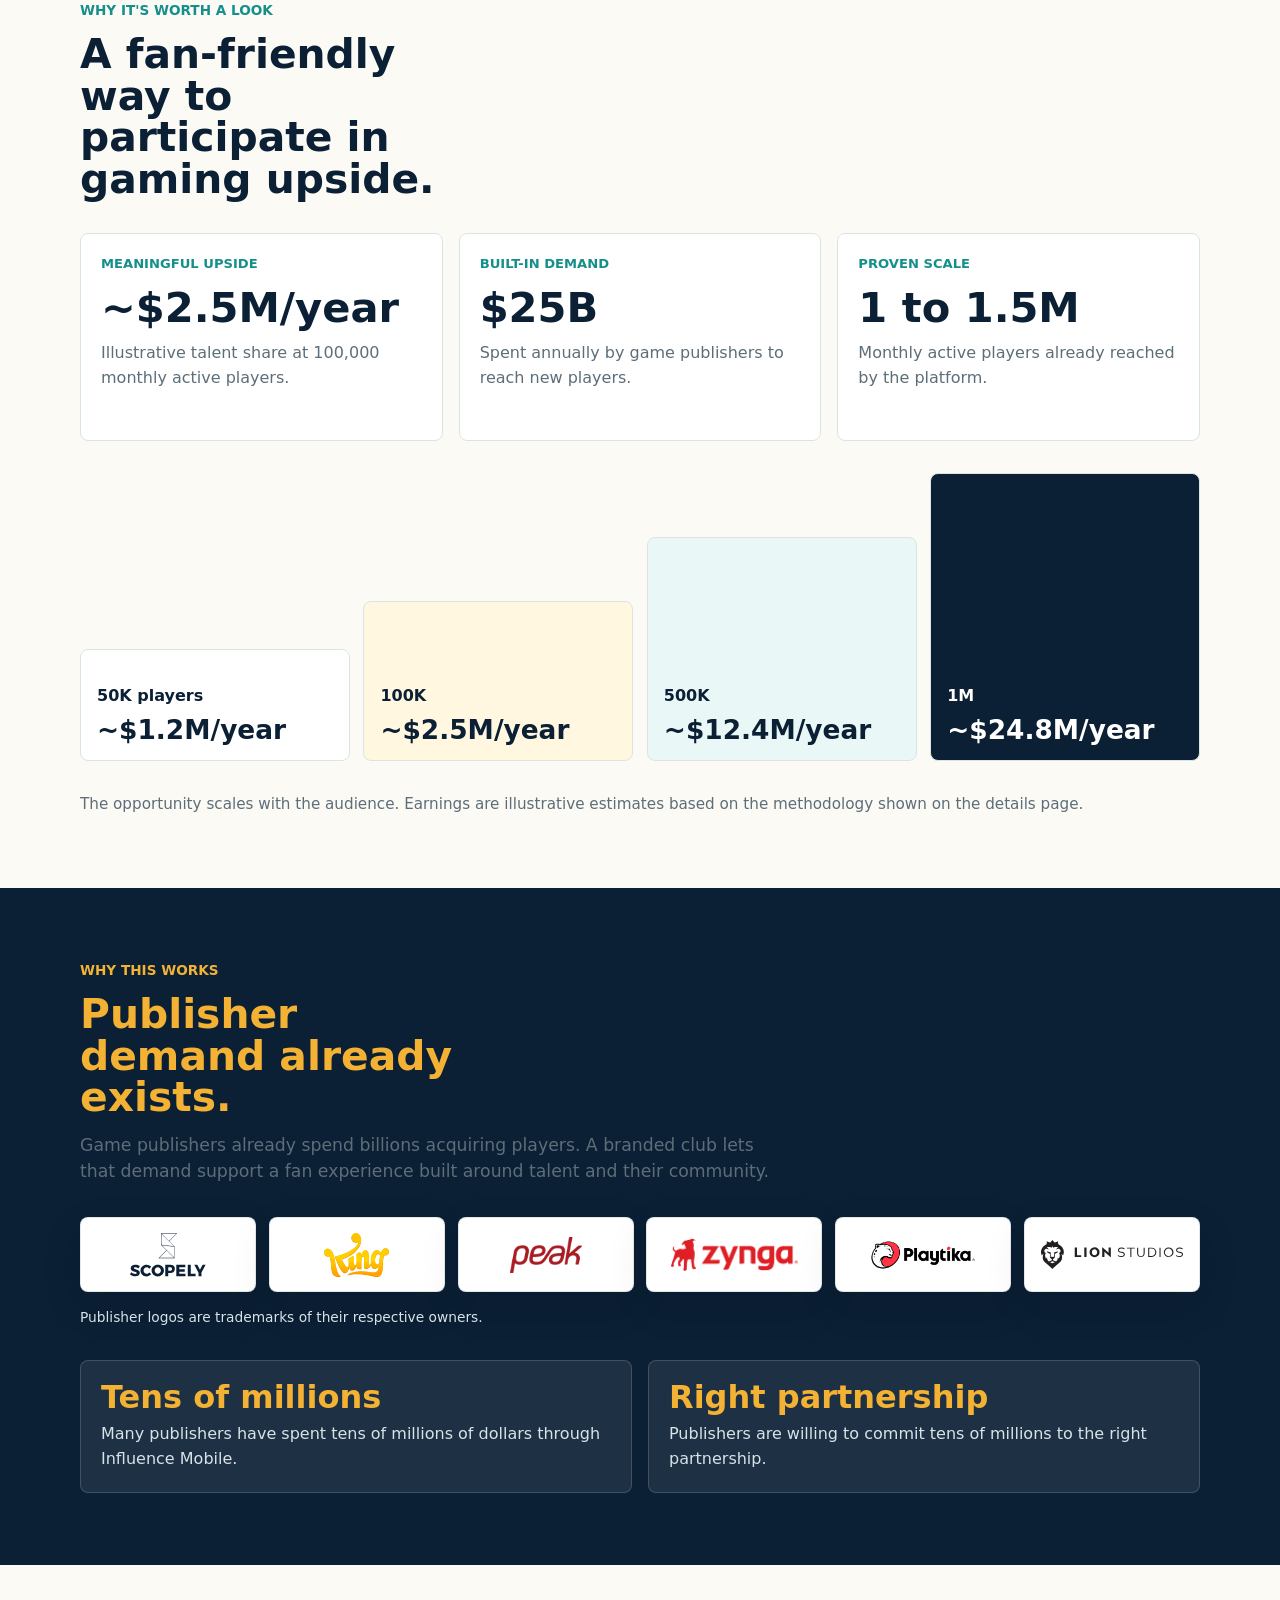
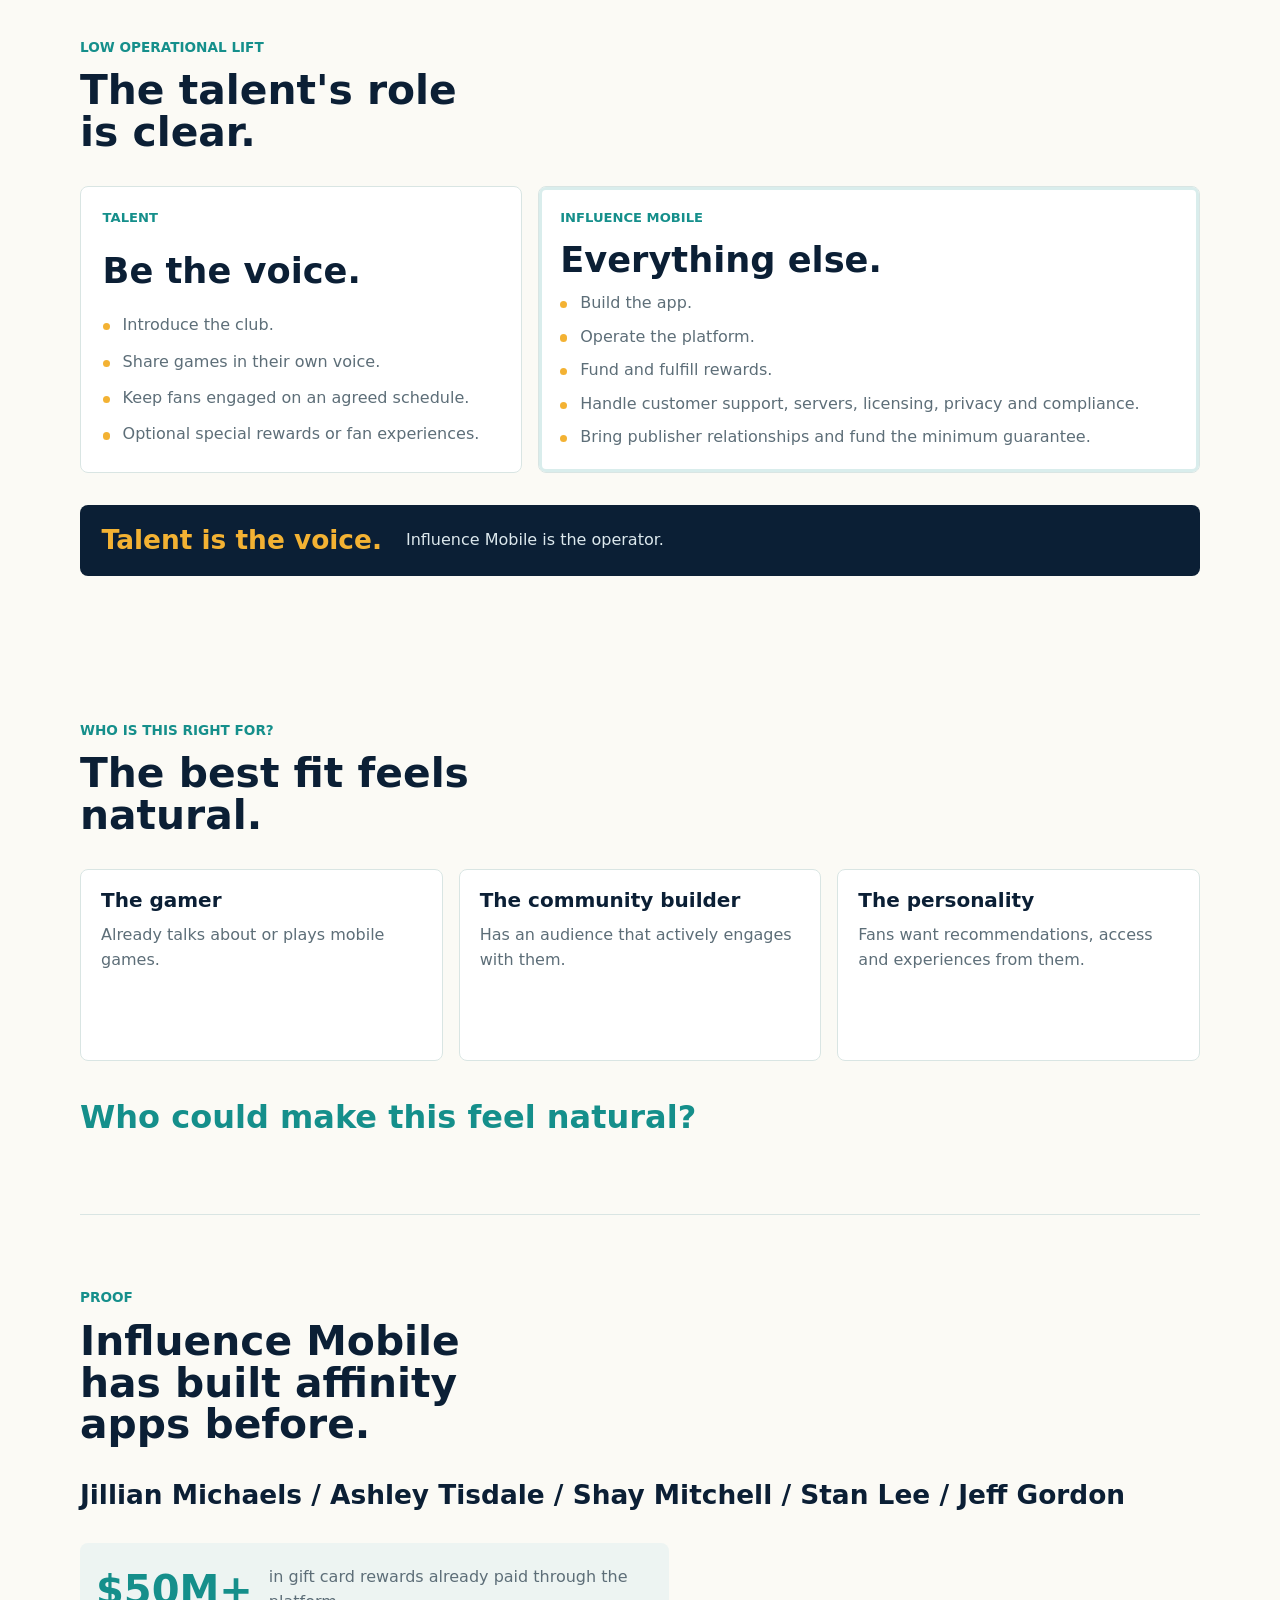
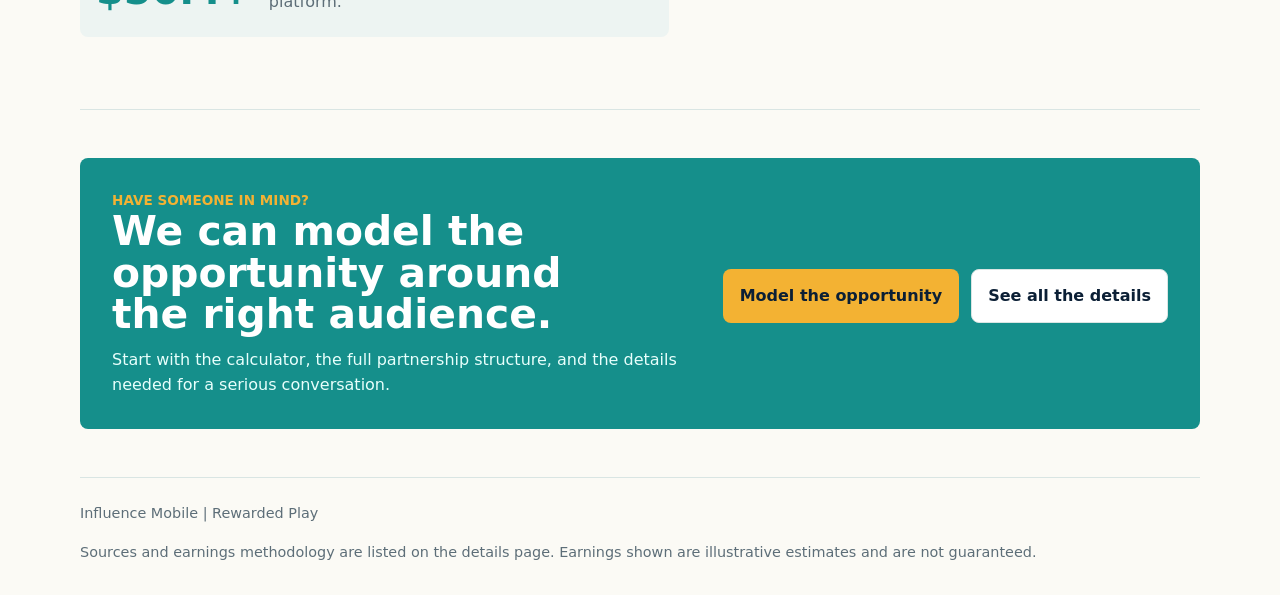
==== commit a66025a6: "Add files via upload" ====
--- a/index.html
+++ b/index.html
@@ -4,7 +4,7 @@
   <meta charset="utf-8">
   <meta name="viewport" content="width=device-width, initial-scale=1">
   <title>Game Club Partnership | Influence Mobile</title>
-  <meta name="description" content="A two-level agent-focused overview of the Influence Mobile Game Club partnership opportunity.">
+  <meta name="description" content="A two-level talent-and-team overview of the Influence Mobile Game Club partnership opportunity.">
   <link rel="icon" type="image/svg+xml" href="data:image/svg+xml,%3Csvg xmlns='http://www.w3.org/2000/svg' viewBox='0 0 64 64'%3E%3Crect width='64' height='64' rx='12' fill='%230b1f35'/%3E%3Cpath d='M18 40V25c0-4 3-7 7-7h14c4 0 7 3 7 7v15c0 3-2 5-5 5-2 0-4-1-5-3l-2-3h-4l-2 3c-1 2-3 3-5 3-3 0-5-2-5-5Z' fill='%2328b7ad'/%3E%3Ccircle cx='26' cy='29' r='3' fill='%23f3b233'/%3E%3Cpath d='M38 27h7M41.5 23.5v7' stroke='%23f3b233' stroke-width='4' stroke-linecap='round'/%3E%3C/svg%3E">
   <link rel="stylesheet" href="styles.css">
 </head>
@@ -12,14 +12,14 @@
   <a class="skip-link" href="#main">Skip to content</a>
 
   <header class="site-header" aria-label="Site header">
-    <a class="brand" href="index.html" aria-label="Influence Mobile Rewarded Play">
-      <span class="brand-mark" aria-hidden="true">IM</span>
-      <span>Influence Mobile <strong>Rewarded Play</strong></span>
+    <a class="brand brand-logo" href="index.html" aria-label="Influence Mobile Rewarded Play">
+      <img src="logos/influence-mobile.png" alt="Influence Mobile">
+      <span>Rewarded Play</span>
     </a>
     <nav class="nav-links" aria-label="Intro page navigation">
       <a href="#how">How it works</a>
       <a href="#potential">Potential</a>
-      <a href="#why-us">Why us</a>
+      <a href="#why-us">Why it works</a>
       <a class="nav-cta" href="details.html">See the details</a>
     </nav>
   </header>
@@ -27,10 +27,10 @@
   <main id="main">
     <section class="hero band">
       <div class="hero-copy reveal">
-        <p class="eyebrow">A new revenue stream for talent</p>
+        <p class="eyebrow">A fan-friendly revenue stream</p>
         <h1>Make it <span>your</span> Game Club.</h1>
-        <p class="hero-lede">Turn a client's audience into a branded mobile gaming community that rewards fans and creates a meaningful new revenue stream.</p>
-        <p class="hero-support">They promote. We build, operate, fund and support everything else.</p>
+        <p class="hero-lede">Turn fan attention into a branded mobile gaming experience that rewards fans and creates a meaningful new revenue stream.</p>
+        <p class="hero-support">Talent brings the voice and audience. Influence Mobile handles the platform, rewards, operations and support.</p>
         <div class="hero-actions" aria-label="Primary actions">
           <a class="button primary" href="details.html#economics">See what it could be worth</a>
           <a class="button secondary" href="#how">How it works</a>
@@ -42,7 +42,7 @@
         <img class="hero-art" src="game-club-hero.png" alt="Abstract mobile game club ecosystem with rewards, game tiles and audience connections.">
         <div class="hero-metric">
           <strong>~$2.5M/year</strong>
-          <span>Illustrative celebrity share at 100,000 monthly active players</span>
+          <span>Illustrative talent share at 100,000 monthly active players</span>
         </div>
       </div>
     </section>
@@ -50,13 +50,13 @@
     <section class="band section" id="how">
       <div class="section-heading reveal">
         <p class="eyebrow">The idea in 10 seconds</p>
-        <h2>A game club built around them.</h2>
+        <h2>A Game Club built around the talent and their fans.</h2>
       </div>
       <div class="flow-grid reveal" aria-label="How the Game Club works">
         <article>
           <span class="flow-icon" aria-hidden="true">01</span>
           <h3>Play</h3>
-          <p>Fans discover and play mobile games through their favorite celebrity's club.</p>
+          <p>Fans discover and play mobile games through a familiar, branded club.</p>
         </article>
         <article>
           <span class="flow-icon" aria-hidden="true">02</span>
@@ -70,21 +70,21 @@
         </article>
       </div>
       <div class="statement-bar reveal">
-        <strong>The celebrity brings the audience.</strong>
-        <span>Influence Mobile does everything else: no inventory, no fulfillment, no customer support, no app development.</span>
+        <strong>Talent brings trusted fan connection.</strong>
+        <span>Influence Mobile handles the platform, rewards, operations and support: no inventory, no fulfillment, no customer support, no app development.</span>
       </div>
     </section>
 
     <section class="band section" id="potential">
       <div class="section-heading reveal">
-        <p class="eyebrow">Why an agent should care</p>
-        <h2>A new way to monetize fandom.</h2>
+        <p class="eyebrow">Why it's worth a look</p>
+        <h2>A fan-friendly way to participate in gaming upside.</h2>
       </div>
       <div class="benefit-grid reveal">
         <article>
-          <p>New revenue</p>
+          <p>Meaningful upside</p>
           <strong>~$2.5M/year</strong>
-          <span>Illustrative celebrity share at 100,000 monthly active players.</span>
+          <span>Illustrative talent share at 100,000 monthly active players.</span>
         </article>
         <article>
           <p>Built-in demand</p>
@@ -98,7 +98,7 @@
         </article>
       </div>
 
-      <div class="growth-ladder reveal" aria-label="Illustrative annual celebrity share by monthly active players">
+      <div class="growth-ladder reveal" aria-label="Illustrative annual talent share by monthly active players">
         <div class="ladder-step">
           <span>50K players</span>
           <strong>~$1.2M/year</strong>
@@ -122,17 +122,18 @@
     <section class="dark-band section" id="why-us">
       <div class="section-heading reveal">
         <p class="eyebrow">Why this works</p>
-        <h2>The money is already flowing.</h2>
-        <p>Game publishers already spend billions acquiring players. The opportunity is redirecting some of that spend through a celebrity's audience.</p>
-      </div>
-      <div class="publisher-strip reveal" aria-label="Publisher names shown as plain text">
-        <span>Scopely</span>
-        <span>King</span>
-        <span>Peak</span>
-        <span>Zynga</span>
-        <span>Playtika</span>
-        <span>Lion Studios</span>
-      </div>
+        <h2>Publisher demand already exists.</h2>
+        <p>Game publishers already spend billions acquiring players. A branded club lets that demand support a fan experience built around talent and their community.</p>
+      </div>
+      <div class="publisher-logos reveal" aria-label="Game publisher logos">
+        <span class="logo-card logo-tall"><img src="logos/scopely.svg" alt="Scopely"></span>
+        <span class="logo-card logo-tall"><img src="logos/king.svg" alt="King"></span>
+        <span class="logo-card"><img src="logos/peak.png" alt="Peak"></span>
+        <span class="logo-card"><img src="logos/zynga.png" alt="Zynga"></span>
+        <span class="logo-card logo-wide"><img src="logos/playtika.png" alt="Playtika"></span>
+        <span class="logo-card logo-wide"><img src="logos/lion-studios.svg" alt="Lion Studios"></span>
+      </div>
+      <p class="trademark-note reveal">Publisher logos are trademarks of their respective owners.</p>
       <div class="dark-callouts reveal">
         <article>
           <strong>Tens of millions</strong>
@@ -147,17 +148,17 @@
 
     <section class="band section">
       <div class="section-heading reveal">
-        <p class="eyebrow">Remarkably little work for talent</p>
-        <h2>Their job is simple.</h2>
+        <p class="eyebrow">Low operational lift</p>
+        <h2>The talent's role is clear.</h2>
       </div>
       <div class="role-compare reveal">
         <article class="role-talent">
-          <p>The celebrity</p>
-          <strong>Promote.</strong>
+          <p>Talent</p>
+          <strong>Be the voice.</strong>
           <ul>
-            <li>Drive installs.</li>
-            <li>Share games they enjoy.</li>
-            <li>Keep fans engaged.</li>
+            <li>Introduce the club.</li>
+            <li>Share games in their own voice.</li>
+            <li>Keep fans engaged on an agreed schedule.</li>
             <li>Optional special rewards or fan experiences.</li>
           </ul>
         </article>
@@ -174,15 +175,15 @@
         </article>
       </div>
       <div class="statement-bar compact reveal">
-        <strong>They're the face.</strong>
-        <span>We're the engine.</span>
+        <strong>Talent is the voice.</strong>
+        <span>Influence Mobile is the operator.</span>
       </div>
     </section>
 
     <section class="band section">
       <div class="section-heading reveal">
-        <p class="eyebrow">Who should an agent be thinking about?</p>
-        <h2>Who fits?</h2>
+        <p class="eyebrow">Who is this right for?</p>
+        <h2>The best fit feels natural.</h2>
       </div>
       <div class="archetype-grid reveal">
         <article>
@@ -198,7 +199,7 @@
           <p>Fans want recommendations, access and experiences from them.</p>
         </article>
       </div>
-      <p class="direct-question reveal">Who on your roster comes to mind?</p>
+      <p class="direct-question reveal">Who could make this feel natural?</p>
     </section>
 
     <section class="band section proof-section">
@@ -216,11 +217,11 @@
     <section class="final-cta band">
       <div class="reveal">
         <p class="eyebrow">Have someone in mind?</p>
-        <h2>Give us the name. We'll model the opportunity around their audience.</h2>
-        <p>Start with the calculator, the full partnership structure, and the details an agent will want before a serious conversation.</p>
+        <h2>We can model the opportunity around the right audience.</h2>
+        <p>Start with the calculator, the full partnership structure, and the details needed for a serious conversation.</p>
       </div>
       <div class="hero-actions reveal">
-        <a class="button primary" href="details.html#economics">Model a client</a>
+        <a class="button primary" href="details.html#economics">Model the opportunity</a>
         <a class="button secondary" href="details.html">See all the details</a>
       </div>
     </section>
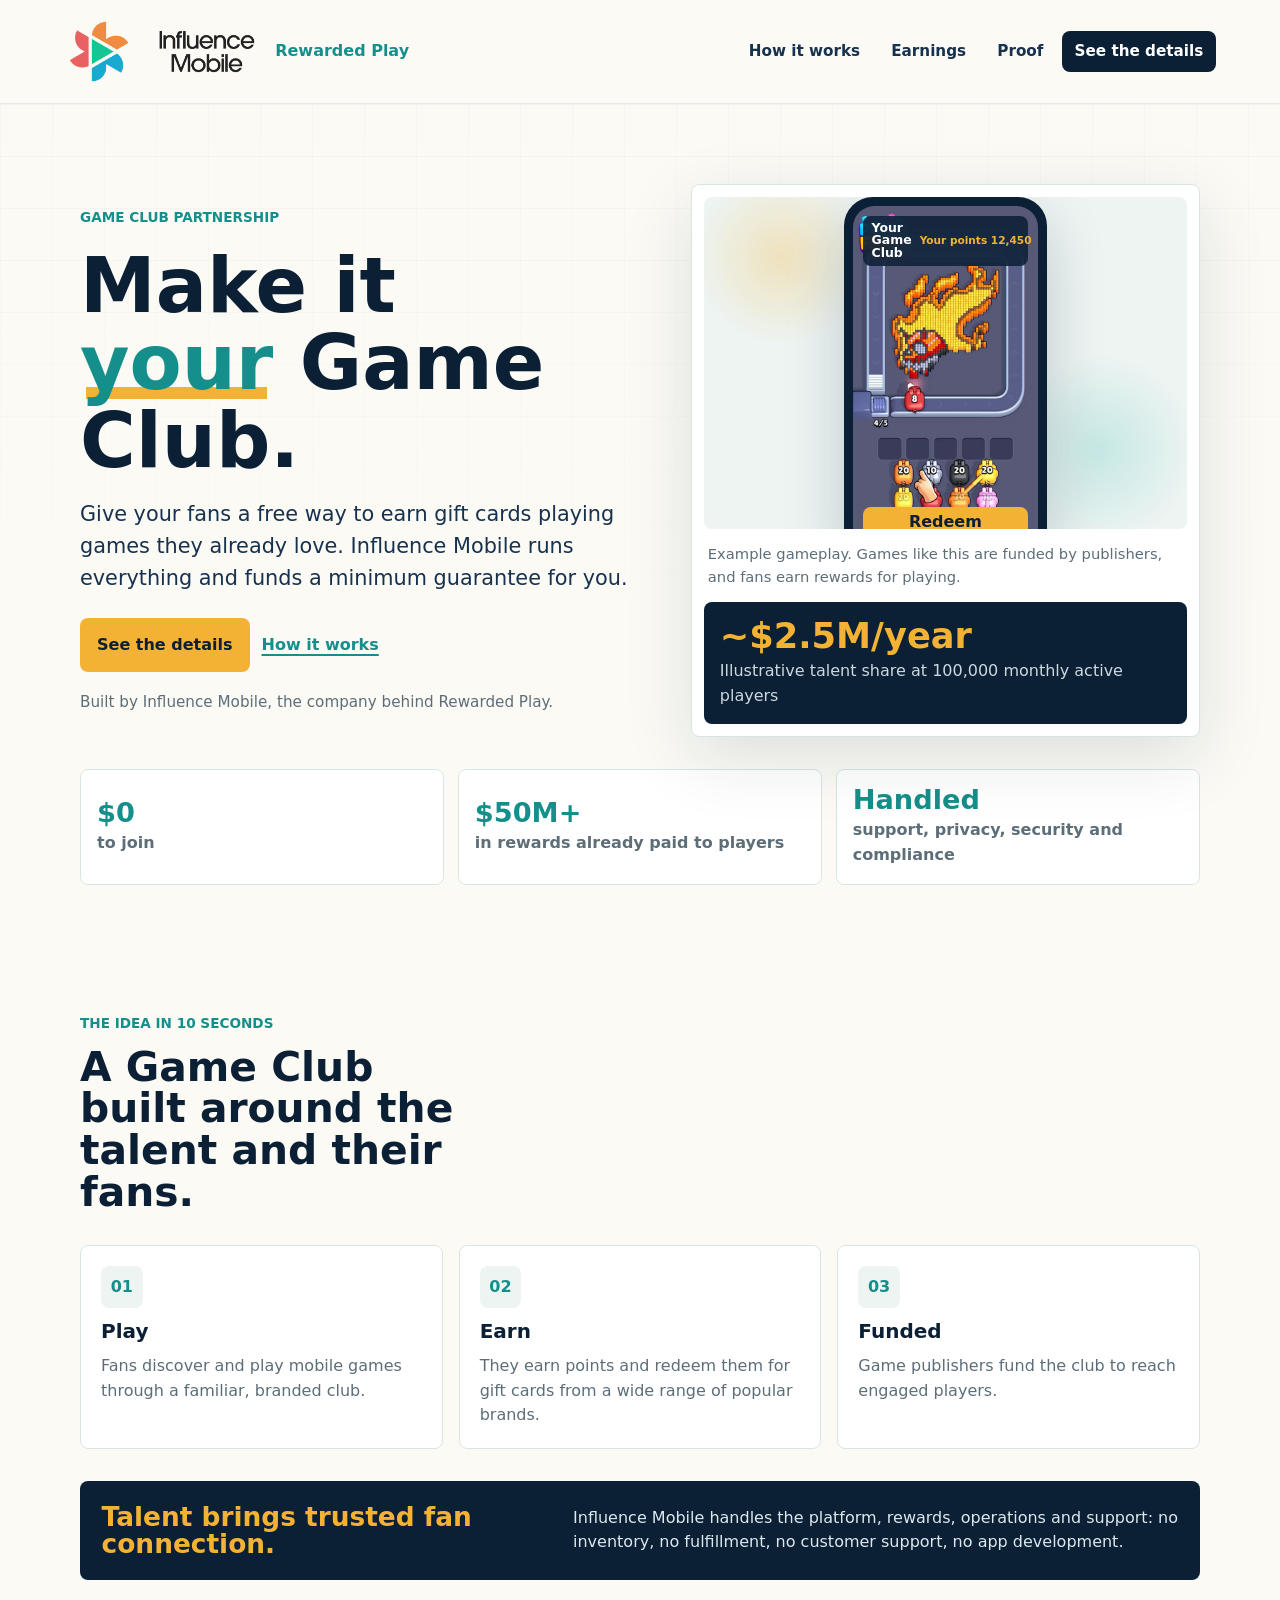
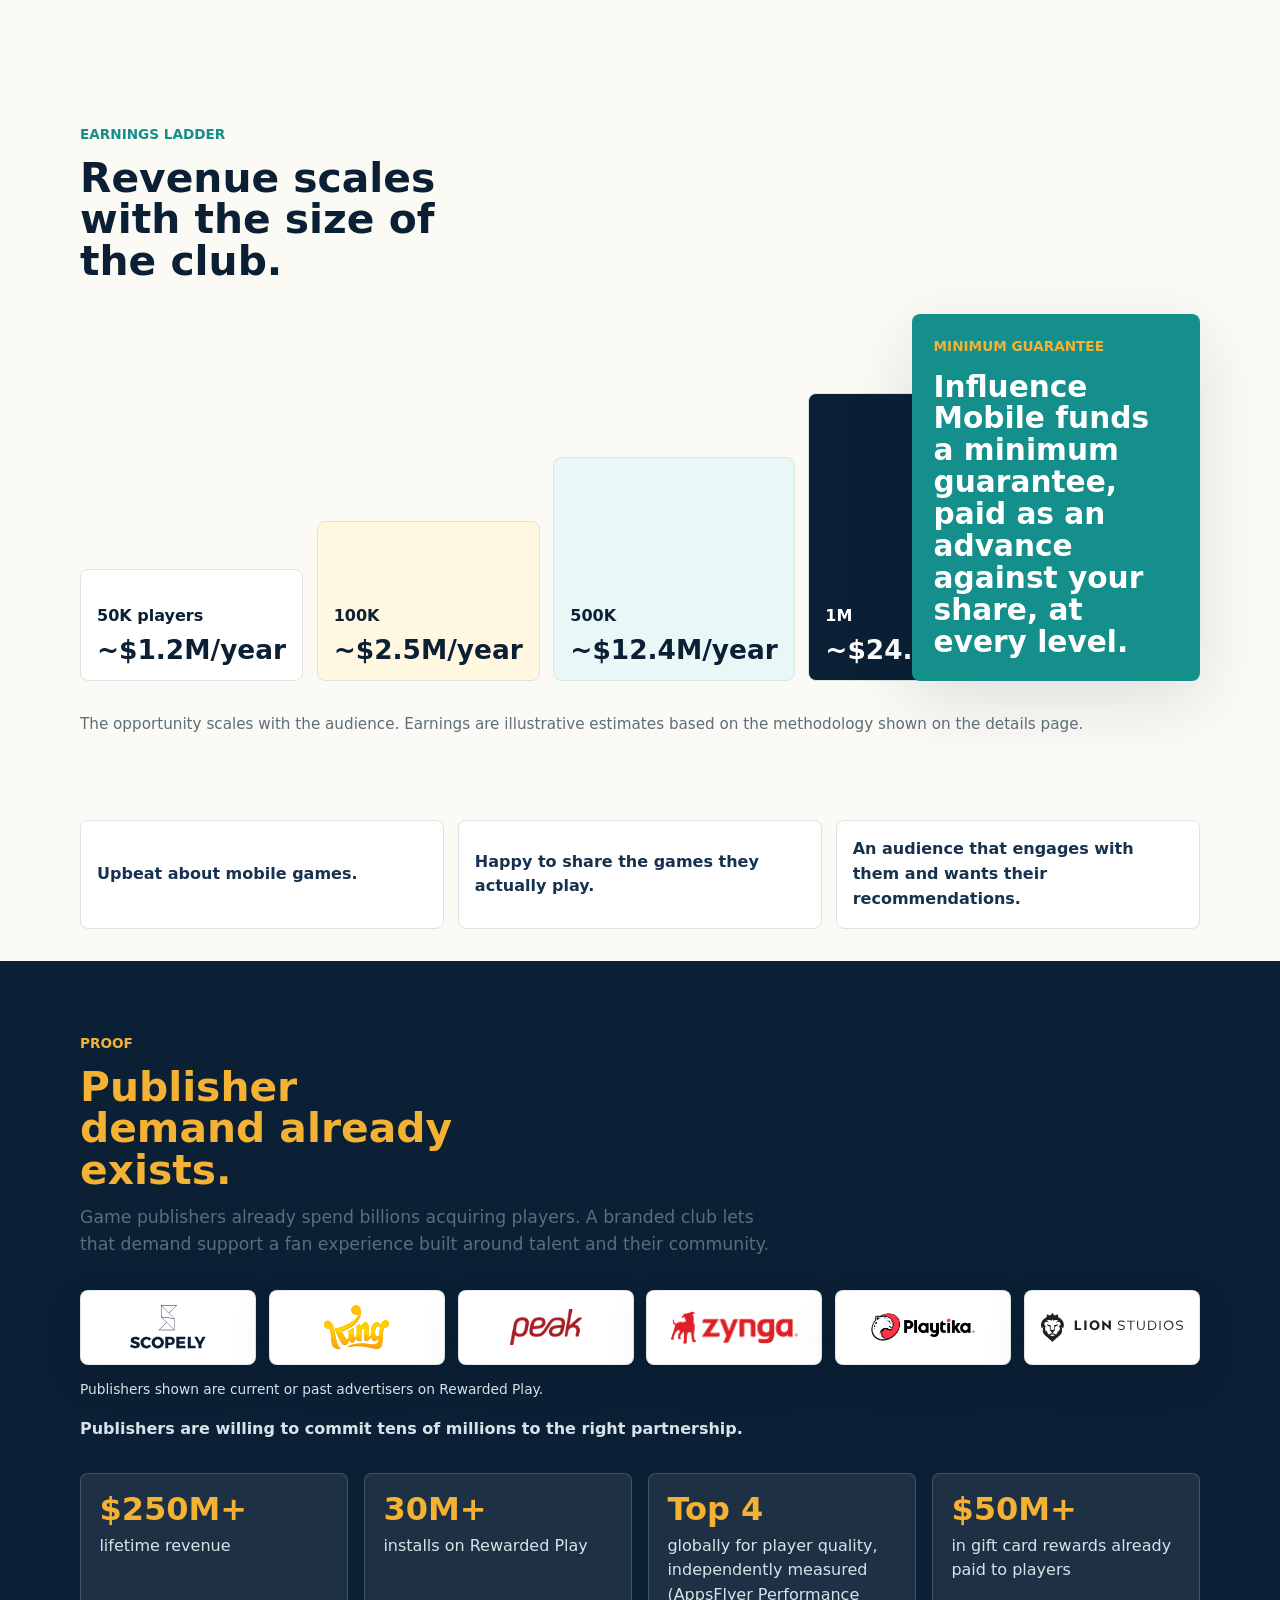
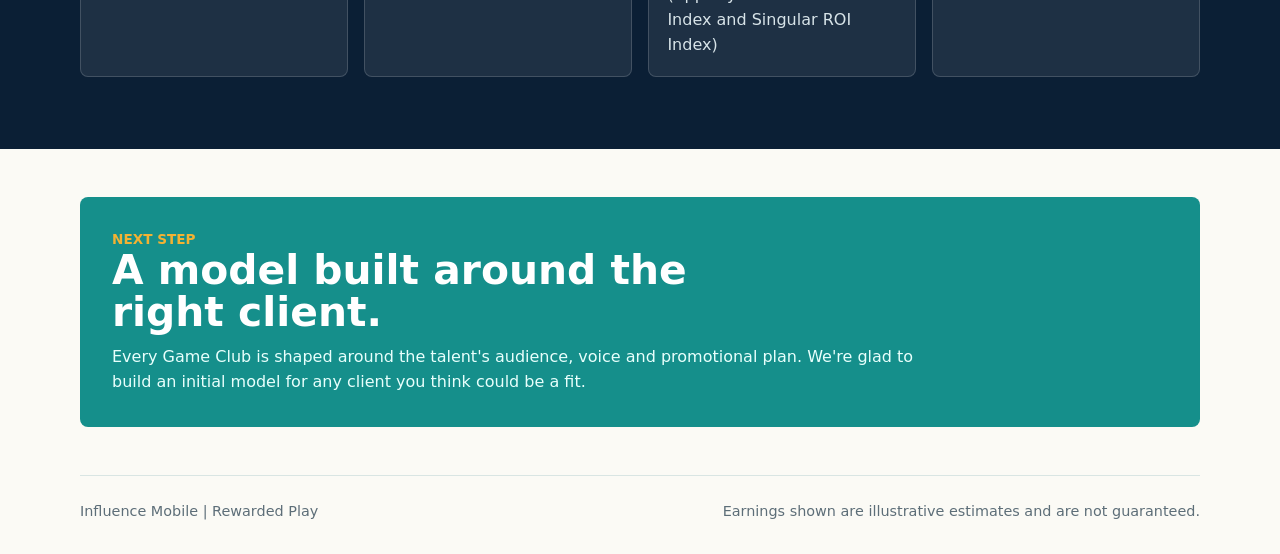
==== commit ba1aebdc: "Add files via upload" ====
--- a/index.html
+++ b/index.html
@@ -5,7 +5,9 @@
   <meta name="viewport" content="width=device-width, initial-scale=1">
   <title>Game Club Partnership | Influence Mobile</title>
   <meta name="description" content="A two-level talent-and-team overview of the Influence Mobile Game Club partnership opportunity.">
+  <meta name="robots" content="noindex, nofollow">
   <link rel="icon" type="image/svg+xml" href="data:image/svg+xml,%3Csvg xmlns='http://www.w3.org/2000/svg' viewBox='0 0 64 64'%3E%3Crect width='64' height='64' rx='12' fill='%230b1f35'/%3E%3Cpath d='M18 40V25c0-4 3-7 7-7h14c4 0 7 3 7 7v15c0 3-2 5-5 5-2 0-4-1-5-3l-2-3h-4l-2 3c-1 2-3 3-5 3-3 0-5-2-5-5Z' fill='%2328b7ad'/%3E%3Ccircle cx='26' cy='29' r='3' fill='%23f3b233'/%3E%3Cpath d='M38 27h7M41.5 23.5v7' stroke='%23f3b233' stroke-width='4' stroke-linecap='round'/%3E%3C/svg%3E">
+  <script>document.documentElement.classList.add("js");</script>
   <link rel="stylesheet" href="styles.css">
 </head>
 <body>
@@ -18,8 +20,8 @@
     </a>
     <nav class="nav-links" aria-label="Intro page navigation">
       <a href="#how">How it works</a>
-      <a href="#potential">Potential</a>
-      <a href="#why-us">Why it works</a>
+      <a href="#potential">Earnings</a>
+      <a href="#proof">Proof</a>
       <a class="nav-cta" href="details.html">See the details</a>
     </nav>
   </header>
@@ -27,23 +29,41 @@
   <main id="main">
     <section class="hero band">
       <div class="hero-copy reveal">
-        <p class="eyebrow">A fan-friendly revenue stream</p>
+        <p class="eyebrow">Game Club partnership</p>
         <h1>Make it <span>your</span> Game Club.</h1>
-        <p class="hero-lede">Turn fan attention into a branded mobile gaming experience that rewards fans and creates a meaningful new revenue stream.</p>
-        <p class="hero-support">Talent brings the voice and audience. Influence Mobile handles the platform, rewards, operations and support.</p>
+        <p class="hero-lede">Give your fans a free way to earn gift cards playing games they already love. Influence Mobile runs everything and funds a minimum guarantee for you.</p>
         <div class="hero-actions" aria-label="Primary actions">
-          <a class="button primary" href="details.html#economics">See what it could be worth</a>
-          <a class="button secondary" href="#how">How it works</a>
+          <a class="button primary" href="details.html">See the details</a>
+          <a class="quiet-link" href="#how">How it works</a>
         </div>
         <p class="credibility">Built by Influence Mobile, the company behind Rewarded Play.</p>
       </div>
 
-      <div class="hero-visual reveal" aria-label="Game Club revenue engine">
-        <img class="hero-art" src="game-club-hero.png" alt="Abstract mobile game club ecosystem with rewards, game tiles and audience connections.">
+      <div class="hero-visual reveal" aria-label="Phone illustration showing a Game Club home screen">
+        <div class="phone-illustration">
+          <div class="phone-shell" aria-label="Example gameplay inside a Game Club phone screen">
+            <div class="phone-screen hero-video-wrap">
+              <video class="hero-video" muted loop playsinline preload="metadata" poster="gameplay-hero-poster.png" data-src="gameplay-hero.mp4"></video>
+              <img class="video-poster" src="gameplay-hero-poster.png" alt="Example gameplay still from a mobile game.">
+              <div class="phone-topbar" aria-hidden="true">
+                <strong>Your Game Club</strong>
+                <span>Your points 12,450</span>
+              </div>
+              <div class="phone-redeem" aria-hidden="true">Redeem</div>
+            </div>
+          </div>
+        </div>
+        <p class="hero-caption">Example gameplay. Games like this are funded by publishers, and fans earn rewards for playing.</p>
         <div class="hero-metric">
           <strong>~$2.5M/year</strong>
           <span>Illustrative talent share at 100,000 monthly active players</span>
         </div>
+      </div>
+
+      <div class="hero-facts reveal" aria-label="Game Club facts">
+        <div><strong>$0</strong><span>to join</span></div>
+        <div><strong>$50M+</strong><span>in rewards already paid to players</span></div>
+        <div><strong>Handled</strong><span>support, privacy, security and compliance</span></div>
       </div>
     </section>
 
@@ -65,8 +85,8 @@
         </article>
         <article>
           <span class="flow-icon" aria-hidden="true">03</span>
-          <h3>Grow</h3>
-          <p>Game publishers fund the ecosystem to reach engaged players.</p>
+          <h3>Funded</h3>
+          <p>Game publishers fund the club to reach engaged players.</p>
         </article>
       </div>
       <div class="statement-bar reveal">
@@ -77,51 +97,45 @@
 
     <section class="band section" id="potential">
       <div class="section-heading reveal">
-        <p class="eyebrow">Why it's worth a look</p>
-        <h2>A fan-friendly way to participate in gaming upside.</h2>
+        <p class="eyebrow">Earnings ladder</p>
+        <h2>Revenue scales with the size of the club.</h2>
       </div>
-      <div class="benefit-grid reveal">
-        <article>
-          <p>Meaningful upside</p>
-          <strong>~$2.5M/year</strong>
-          <span>Illustrative talent share at 100,000 monthly active players.</span>
-        </article>
-        <article>
-          <p>Built-in demand</p>
-          <strong>$25B</strong>
-          <span>Spent annually by game publishers to reach new players.</span>
-        </article>
-        <article>
-          <p>Proven scale</p>
-          <strong>1 to 1.5M</strong>
-          <span>Monthly active players already reached by the platform.</span>
-        </article>
-      </div>
-
-      <div class="growth-ladder reveal" aria-label="Illustrative annual talent share by monthly active players">
-        <div class="ladder-step">
-          <span>50K players</span>
-          <strong>~$1.2M/year</strong>
+      <div class="earnings-panel reveal">
+        <div class="growth-ladder" aria-label="Illustrative annual talent share by monthly active players">
+          <div class="ladder-step">
+            <span>50K players</span>
+            <strong>~$1.2M/year</strong>
+          </div>
+          <div class="ladder-step">
+            <span>100K</span>
+            <strong>~$2.5M/year</strong>
+          </div>
+          <div class="ladder-step">
+            <span>500K</span>
+            <strong>~$12.4M/year</strong>
+          </div>
+          <div class="ladder-step">
+            <span>1M</span>
+            <strong>~$24.8M/year</strong>
+          </div>
         </div>
-        <div class="ladder-step">
-          <span>100K</span>
-          <strong>~$2.5M/year</strong>
-        </div>
-        <div class="ladder-step">
-          <span>500K</span>
-          <strong>~$12.4M/year</strong>
-        </div>
-        <div class="ladder-step">
-          <span>1M</span>
-          <strong>~$24.8M/year</strong>
+        <div class="guarantee-card">
+          <p class="eyebrow">Minimum guarantee</p>
+          <strong>Influence Mobile funds a minimum guarantee, paid as an advance against your share, at every level.</strong>
         </div>
       </div>
       <p class="source-note reveal">The opportunity scales with the audience. Earnings are illustrative estimates based on the methodology shown on the details page.</p>
     </section>
 
-    <section class="dark-band section" id="why-us">
+    <section class="fit-strip band reveal" aria-label="Who it fits">
+      <span>Upbeat about mobile games.</span>
+      <span>Happy to share the games they actually play.</span>
+      <span>An audience that engages with them and wants their recommendations.</span>
+    </section>
+
+    <section class="dark-band section" id="proof">
       <div class="section-heading reveal">
-        <p class="eyebrow">Why this works</p>
+        <p class="eyebrow">Proof</p>
         <h2>Publisher demand already exists.</h2>
         <p>Game publishers already spend billions acquiring players. A branded club lets that demand support a fan experience built around talent and their community.</p>
       </div>
@@ -133,103 +147,28 @@
         <span class="logo-card logo-wide"><img src="logos/playtika.png" alt="Playtika"></span>
         <span class="logo-card logo-wide"><img src="logos/lion-studios.svg" alt="Lion Studios"></span>
       </div>
-      <p class="trademark-note reveal">Publisher logos are trademarks of their respective owners.</p>
-      <div class="dark-callouts reveal">
-        <article>
-          <strong>Tens of millions</strong>
-          <span>Many publishers have spent tens of millions of dollars through Influence Mobile.</span>
-        </article>
-        <article>
-          <strong>Right partnership</strong>
-          <span>Publishers are willing to commit tens of millions to the right partnership.</span>
-        </article>
+      <p class="trademark-note reveal">Publishers shown are current or past advertisers on Rewarded Play.</p>
+      <p class="publisher-commitment reveal">Publishers are willing to commit tens of millions to the right partnership.</p>
+      <div class="proof-grid reveal" aria-label="Influence Mobile proof points">
+        <article><strong>$250M+</strong><span>lifetime revenue</span></article>
+        <article><strong>30M+</strong><span>installs on Rewarded Play</span></article>
+        <article><strong>Top 4</strong><span>globally for player quality, independently measured (AppsFlyer Performance Index and Singular ROI Index)</span></article>
+        <article><strong>$50M+</strong><span>in gift card rewards already paid to players</span></article>
       </div>
     </section>
 
-    <section class="band section">
-      <div class="section-heading reveal">
-        <p class="eyebrow">Low operational lift</p>
-        <h2>The talent's role is clear.</h2>
-      </div>
-      <div class="role-compare reveal">
-        <article class="role-talent">
-          <p>Talent</p>
-          <strong>Be the voice.</strong>
-          <ul>
-            <li>Introduce the club.</li>
-            <li>Share games in their own voice.</li>
-            <li>Keep fans engaged on an agreed schedule.</li>
-            <li>Optional special rewards or fan experiences.</li>
-          </ul>
-        </article>
-        <article class="role-im">
-          <p>Influence Mobile</p>
-          <strong>Everything else.</strong>
-          <ul>
-            <li>Build the app.</li>
-            <li>Operate the platform.</li>
-            <li>Fund and fulfill rewards.</li>
-            <li>Handle customer support, servers, licensing, privacy and compliance.</li>
-            <li>Bring publisher relationships and fund the minimum guarantee.</li>
-          </ul>
-        </article>
-      </div>
-      <div class="statement-bar compact reveal">
-        <strong>Talent is the voice.</strong>
-        <span>Influence Mobile is the operator.</span>
-      </div>
-    </section>
-
-    <section class="band section">
-      <div class="section-heading reveal">
-        <p class="eyebrow">Who is this right for?</p>
-        <h2>The best fit feels natural.</h2>
-      </div>
-      <div class="archetype-grid reveal">
-        <article>
-          <h3>The gamer</h3>
-          <p>Already talks about or plays mobile games.</p>
-        </article>
-        <article>
-          <h3>The community builder</h3>
-          <p>Has an audience that actively engages with them.</p>
-        </article>
-        <article>
-          <h3>The personality</h3>
-          <p>Fans want recommendations, access and experiences from them.</p>
-        </article>
-      </div>
-      <p class="direct-question reveal">Who could make this feel natural?</p>
-    </section>
-
-    <section class="band section proof-section">
-      <div class="section-heading reveal">
-        <p class="eyebrow">Proof</p>
-        <h2>Influence Mobile has built affinity apps before.</h2>
-      </div>
-      <p class="name-line reveal">Jillian Michaels / Ashley Tisdale / Shay Mitchell / Stan Lee / Jeff Gordon</p>
-      <div class="proof-callout reveal">
-        <strong>$50M+</strong>
-        <span>in gift card rewards already paid through the platform.</span>
-      </div>
-    </section>
-
-    <section class="final-cta band">
+    <section class="closing-note band">
       <div class="reveal">
-        <p class="eyebrow">Have someone in mind?</p>
-        <h2>We can model the opportunity around the right audience.</h2>
-        <p>Start with the calculator, the full partnership structure, and the details needed for a serious conversation.</p>
-      </div>
-      <div class="hero-actions reveal">
-        <a class="button primary" href="details.html#economics">Model the opportunity</a>
-        <a class="button secondary" href="details.html">See all the details</a>
+        <p class="eyebrow">Next step</p>
+        <h2>A model built around the right client.</h2>
+        <p>Every Game Club is shaped around the talent's audience, voice and promotional plan. We're glad to build an initial model for any client you think could be a fit.</p>
       </div>
     </section>
   </main>
 
   <footer class="site-footer">
     <p>Influence Mobile | Rewarded Play</p>
-    <p>Sources and earnings methodology are listed on the details page. Earnings shown are illustrative estimates and are not guaranteed.</p>
+    <p>Earnings shown are illustrative estimates and are not guaranteed.</p>
   </footer>
 
   <script src="app.js"></script>
--- a/styles.css
+++ b/styles.css
@@ -182,7 +182,7 @@
   display: grid;
   grid-template-columns: minmax(0, 1.05fr) minmax(22rem, 0.95fr);
   align-items: center;
-  gap: 3rem;
+  gap: 2rem 3rem;
   padding: 5rem 0 3.5rem;
 }
 
@@ -290,8 +290,20 @@
   border-color: var(--line);
 }
 
+.quiet-link {
+  min-height: 3rem;
+  display: inline-flex;
+  align-items: center;
+  color: var(--teal);
+  font-weight: 900;
+  text-decoration-thickness: 2px;
+  text-underline-offset: 0.25em;
+}
+
 .button:hover,
-.button:focus-visible {
+.button:focus-visible,
+.quiet-link:hover,
+.quiet-link:focus-visible {
   transform: translateY(-1px);
   box-shadow: 0 10px 24px rgba(11, 31, 53, 0.12);
 }
@@ -313,12 +325,112 @@
   box-shadow: var(--shadow);
 }
 
-.hero-art {
-  display: block;
+.phone-illustration {
+  position: relative;
+  display: grid;
+  place-items: center;
   width: 100%;
   aspect-ratio: 16 / 11;
+  border-radius: 8px;
+  background:
+    radial-gradient(circle at 16% 18%, rgba(243, 178, 51, 0.28), transparent 18%),
+    radial-gradient(circle at 82% 76%, rgba(40, 183, 173, 0.2), transparent 20%),
+    var(--mist);
+  overflow: hidden;
+}
+
+.phone-shell {
+  width: min(42%, 13rem);
+  min-width: 11.5rem;
+  aspect-ratio: 9 / 16;
+  padding: 0.55rem;
+  border-radius: 1.8rem;
+  background: var(--ink);
+  box-shadow: 0 22px 60px rgba(11, 31, 53, 0.2);
+}
+
+.phone-screen {
+  position: relative;
+  width: 100%;
+  height: 100%;
+  overflow: hidden;
+  border-radius: 1.35rem;
+  background: #28304f;
+}
+
+.hero-video,
+.video-poster {
+  position: absolute;
+  inset: 0;
+  width: 100%;
+  height: 100%;
   object-fit: cover;
-  border-radius: 8px;
+  object-position: top center;
+}
+
+.hero-video {
+  display: none;
+}
+
+.video-poster {
+  display: block;
+}
+
+.video-playing .hero-video {
+  display: block;
+}
+
+.video-playing .video-poster {
+  display: none;
+}
+
+.phone-topbar,
+.phone-redeem {
+  position: absolute;
+  left: 0.65rem;
+  right: 0.65rem;
+  z-index: 2;
+  display: flex;
+  align-items: center;
+  justify-content: space-between;
+  gap: 0.5rem;
+  border-radius: 8px;
+  background: rgba(11, 31, 53, 0.86);
+  color: var(--white);
+  backdrop-filter: blur(8px);
+}
+
+.phone-topbar {
+  top: 0.65rem;
+  min-height: 2.25rem;
+  padding: 0.4rem 0.55rem;
+}
+
+.phone-topbar strong {
+  font-size: 0.78rem;
+  line-height: 1;
+}
+
+.phone-topbar span {
+  color: var(--yellow);
+  font-size: 0.66rem;
+  font-weight: 900;
+  white-space: nowrap;
+}
+
+.phone-redeem {
+  bottom: 0.65rem;
+  justify-content: center;
+  min-height: 2rem;
+  background: var(--yellow);
+  color: var(--ink);
+  font-weight: 900;
+}
+
+.hero-caption {
+  color: var(--muted);
+  font-size: 0.92rem;
+  padding-inline: 0.25rem;
 }
 
 .hero-metric {
@@ -338,6 +450,36 @@
 
 .hero-metric span {
   color: #cdd9df;
+}
+
+.hero-facts {
+  grid-column: 1 / -1;
+  display: grid;
+  grid-template-columns: repeat(3, 1fr);
+  gap: 0.85rem;
+}
+
+.hero-facts div {
+  min-height: 6rem;
+  display: grid;
+  gap: 0.3rem;
+  align-content: center;
+  padding: 1rem;
+  border-radius: 8px;
+  background: var(--white);
+  border: 1px solid var(--line);
+}
+
+.hero-facts strong {
+  font-family: var(--font-display);
+  color: var(--teal);
+  font-size: 1.7rem;
+  line-height: 1;
+}
+
+.hero-facts span {
+  color: var(--muted);
+  font-weight: 700;
 }
 
 .section {
@@ -461,6 +603,13 @@
   min-height: 18rem;
 }
 
+.earnings-panel {
+  display: grid;
+  grid-template-columns: minmax(0, 1fr) minmax(18rem, 0.34fr);
+  gap: 1rem;
+  align-items: stretch;
+}
+
 .ladder-step {
   display: grid;
   align-content: end;
@@ -502,6 +651,28 @@
   font-size: 1.65rem;
   line-height: 1.05;
   color: inherit;
+}
+
+.guarantee-card {
+  display: grid;
+  align-content: center;
+  gap: 0.9rem;
+  min-height: 18rem;
+  padding: 1.35rem;
+  border-radius: 8px;
+  background: var(--teal);
+  color: var(--white);
+  box-shadow: var(--shadow);
+}
+
+.guarantee-card .eyebrow {
+  color: var(--yellow);
+}
+
+.guarantee-card strong {
+  font-family: var(--font-display);
+  font-size: 1.85rem;
+  line-height: 1.08;
 }
 
 .dark-band {
@@ -577,6 +748,30 @@
   color: #d7e3e8;
   font-size: 0.86rem;
   margin-top: -1.1rem;
+}
+
+.publisher-commitment {
+  margin-top: -1rem;
+  font-weight: 800;
+}
+
+.fit-strip {
+  display: grid;
+  grid-template-columns: repeat(3, 1fr);
+  gap: 0.85rem;
+  padding-block: 0.75rem 2rem;
+}
+
+.fit-strip span {
+  min-height: 5.5rem;
+  display: flex;
+  align-items: center;
+  padding: 1rem;
+  border-radius: 8px;
+  background: var(--white);
+  border: 1px solid var(--line);
+  color: var(--ink-soft);
+  font-weight: 900;
 }
 
 .dark-callouts,
@@ -686,51 +881,85 @@
   line-height: 1.25;
 }
 
-.proof-callout {
-  display: inline-grid;
-  grid-template-columns: auto minmax(0, 24rem);
-  align-items: center;
+.proof-grid,
+.track-proof {
+  display: grid;
+  grid-template-columns: repeat(4, 1fr);
   gap: 1rem;
-  width: fit-content;
-  padding: 1rem;
-  border-radius: 8px;
-  background: var(--mist);
-}
-
-.proof-callout strong {
+}
+
+.proof-grid article,
+.track-proof article {
+  display: grid;
+  gap: 0.55rem;
+  align-content: start;
+  padding: 1.15rem;
+  border-radius: 8px;
+}
+
+.proof-grid article {
+  background: rgba(255, 255, 255, 0.08);
+  border: 1px solid rgba(255, 255, 255, 0.16);
+}
+
+.track-proof article {
+  background: var(--white);
+  border: 1px solid var(--line);
+}
+
+.proof-grid strong,
+.track-proof strong {
   font-family: var(--font-display);
-  font-size: 2.5rem;
+  color: var(--yellow);
+  font-size: 2rem;
+  line-height: 1;
+}
+
+.track-proof strong {
   color: var(--teal);
 }
 
-.proof-callout span {
+.proof-grid span {
+  color: #d7e3e8;
+}
+
+.track-proof span {
   color: var(--muted);
 }
 
+.closing-note,
 .final-cta {
   margin-block: 3rem;
   display: grid;
-  grid-template-columns: 1fr auto;
-  align-items: center;
-  gap: 1.5rem;
+  gap: 1rem;
   padding: 2rem;
   border-radius: 8px;
   background: var(--teal);
   color: var(--white);
 }
 
+.closing-note .eyebrow,
 .final-cta .eyebrow {
   color: var(--yellow);
 }
 
+.closing-note h2,
 .final-cta h2 {
-  max-width: 18ch;
-}
-
+  max-width: 22ch;
+}
+
+.closing-note p:not(.eyebrow),
 .final-cta p:not(.eyebrow) {
-  max-width: 42rem;
+  max-width: 52rem;
   color: #e8fffc;
   margin-top: 0.75rem;
+}
+
+.closing-link {
+  color: var(--white);
+  font-weight: 900;
+  text-decoration-thickness: 2px;
+  text-underline-offset: 0.25em;
 }
 
 .detail-subnav {
@@ -928,7 +1157,7 @@
   font-size: 0.95rem;
 }
 
-.node-celebrity {
+.node-talent {
   grid-column: 1;
   grid-row: 1;
 }
@@ -1090,12 +1319,15 @@
 }
 
 .reveal {
+  transition: opacity 420ms ease, transform 420ms ease;
+}
+
+.js.reveal-ready .reveal {
   opacity: 0;
   transform: translateY(14px);
-  transition: opacity 420ms ease, transform 420ms ease;
-}
-
-.reveal.is-visible {
+}
+
+.js.reveal-ready .reveal.is-visible {
   opacity: 1;
   transform: none;
 }
@@ -1120,6 +1352,8 @@
   }
 
   .hero,
+  .earnings-panel,
+  .closing-note,
   .final-cta {
     grid-template-columns: 1fr;
   }
@@ -1132,18 +1366,22 @@
     font-size: 2.15rem;
   }
 
-  .flow-grid,
-  .benefit-grid,
-  .fan-grid,
-  .archetype-grid,
-  .ideal-grid,
-  .dark-callouts,
-  .market-grid,
-  .stat-row,
-  .method-grid,
-  .timeline {
-    grid-template-columns: 1fr 1fr;
-  }
+	  .flow-grid,
+	  .benefit-grid,
+	  .fan-grid,
+	  .archetype-grid,
+	  .ideal-grid,
+	  .dark-callouts,
+	  .market-grid,
+	  .proof-grid,
+	  .track-proof,
+	  .fit-strip,
+	  .stat-row,
+	  .method-grid,
+	  .hero-facts,
+	  .timeline {
+	    grid-template-columns: 1fr 1fr;
+	  }
 
   .growth-ladder {
     grid-template-columns: 1fr 1fr;
@@ -1173,7 +1411,7 @@
     grid-row: 1;
   }
 
-  .node-celebrity,
+  .node-talent,
   .node-publishers,
   .node-fans,
   .node-games {
@@ -1191,49 +1429,61 @@
 }
 
 @media (max-width: 640px) {
-  .site-header {
-    position: static;
-    padding-inline: 1rem;
-  }
+	  .site-header {
+	    position: static;
+	    flex-direction: row;
+	    align-items: center;
+	    padding: 0.75rem 1rem;
+	  }
 
   .brand {
     min-width: 0;
   }
 
-  .brand-logo {
-    width: 100%;
-    align-items: flex-start;
-    flex-direction: column;
-    gap: 0.35rem;
-  }
-
-  .brand-logo img {
-    width: 11rem;
-  }
-
-  .brand span:last-child {
-    font-size: 0.95rem;
-  }
-
-  .nav-links {
-    width: 100%;
-    display: grid;
-    grid-template-columns: 1fr 1fr;
-  }
-
-  .nav-links a {
-    justify-content: center;
-    text-align: center;
-  }
-
-  .hero,
-  .details-hero {
-    padding-top: 3rem;
-  }
-
-  h1 {
-    font-size: 2.75rem;
-  }
+	  .brand-logo {
+	    width: auto;
+	    align-items: center;
+	    flex-direction: row;
+	    gap: 0.5rem;
+	  }
+
+	  .brand-logo img {
+	    width: 8.8rem;
+	  }
+
+	  .brand span:last-child {
+	    display: none;
+	  }
+
+	  .nav-links {
+	    width: auto;
+	    display: flex;
+	    margin-left: auto;
+	  }
+
+	  .nav-links a {
+	    justify-content: center;
+	    text-align: center;
+	  }
+
+	  .nav-links a:not(.nav-cta) {
+	    display: none;
+	  }
+
+	  .nav-links .nav-cta {
+	    min-height: 2.45rem;
+	    padding: 0.55rem 0.75rem;
+	    white-space: nowrap;
+	  }
+
+	  .hero,
+	  .details-hero {
+	    padding-top: 2rem;
+	  }
+
+	  h1 {
+	    font-size: 2.55rem;
+	  }
 
   h2 {
     font-size: 1.8rem;
@@ -1244,18 +1494,19 @@
     font-size: 1.12rem;
   }
 
-  .flow-grid,
-  .benefit-grid,
-  .fan-grid,
-  .archetype-grid,
-  .ideal-grid,
-  .dark-callouts,
-  .market-grid,
-  .stat-row,
-  .method-grid,
-  .timeline,
-  .growth-ladder,
-  .publisher-logos {
+	  .flow-grid,
+	  .benefit-grid,
+	  .fan-grid,
+	  .archetype-grid,
+	  .ideal-grid,
+	  .dark-callouts,
+	  .market-grid,
+	  .stat-row,
+	  .method-grid,
+	  .hero-facts,
+	  .timeline,
+	  .growth-ladder,
+	  .publisher-logos {
     grid-template-columns: 1fr;
   }
 
@@ -1266,8 +1517,7 @@
   }
 
   .statement-bar,
-  .statement-bar.compact,
-  .proof-callout {
+  .statement-bar.compact {
     grid-template-columns: 1fr;
   }
 
@@ -1279,12 +1529,20 @@
     font-size: 3rem;
   }
 
-  .final-cta {
-    padding: 1.3rem;
-  }
-
-  .site-footer {
-    flex-direction: column;
+	  .closing-note,
+	  .final-cta {
+	    padding: 1.3rem;
+	  }
+
+	  .site-footer {
+	    flex-direction: column;
+	  }
+	}
+
+@media print {
+  .js.reveal-ready .reveal {
+    opacity: 1;
+    transform: none;
   }
 }
 
@@ -1304,4 +1562,13 @@
     opacity: 1;
     transform: none;
   }
-}
+
+  .video-playing .hero-video {
+    display: none;
+  }
+
+  .video-poster,
+  .video-playing .video-poster {
+    display: block;
+  }
+}
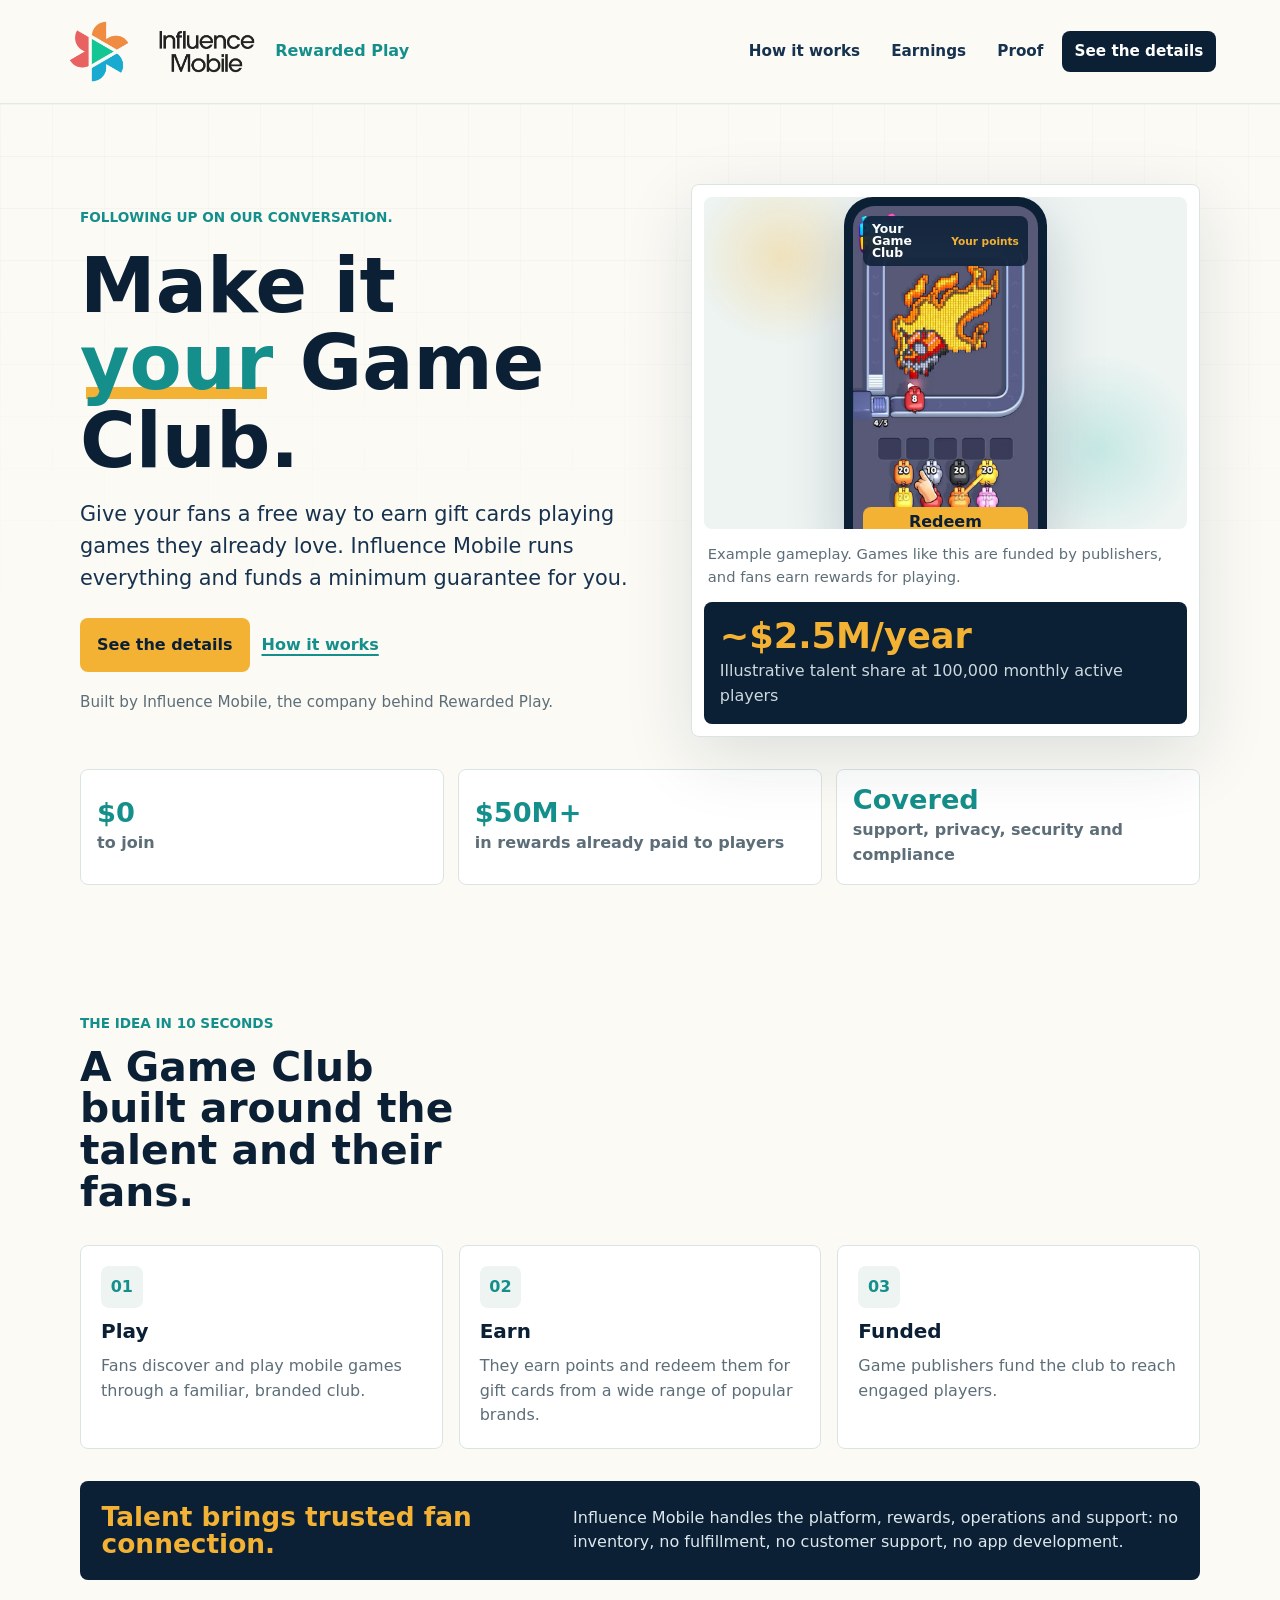
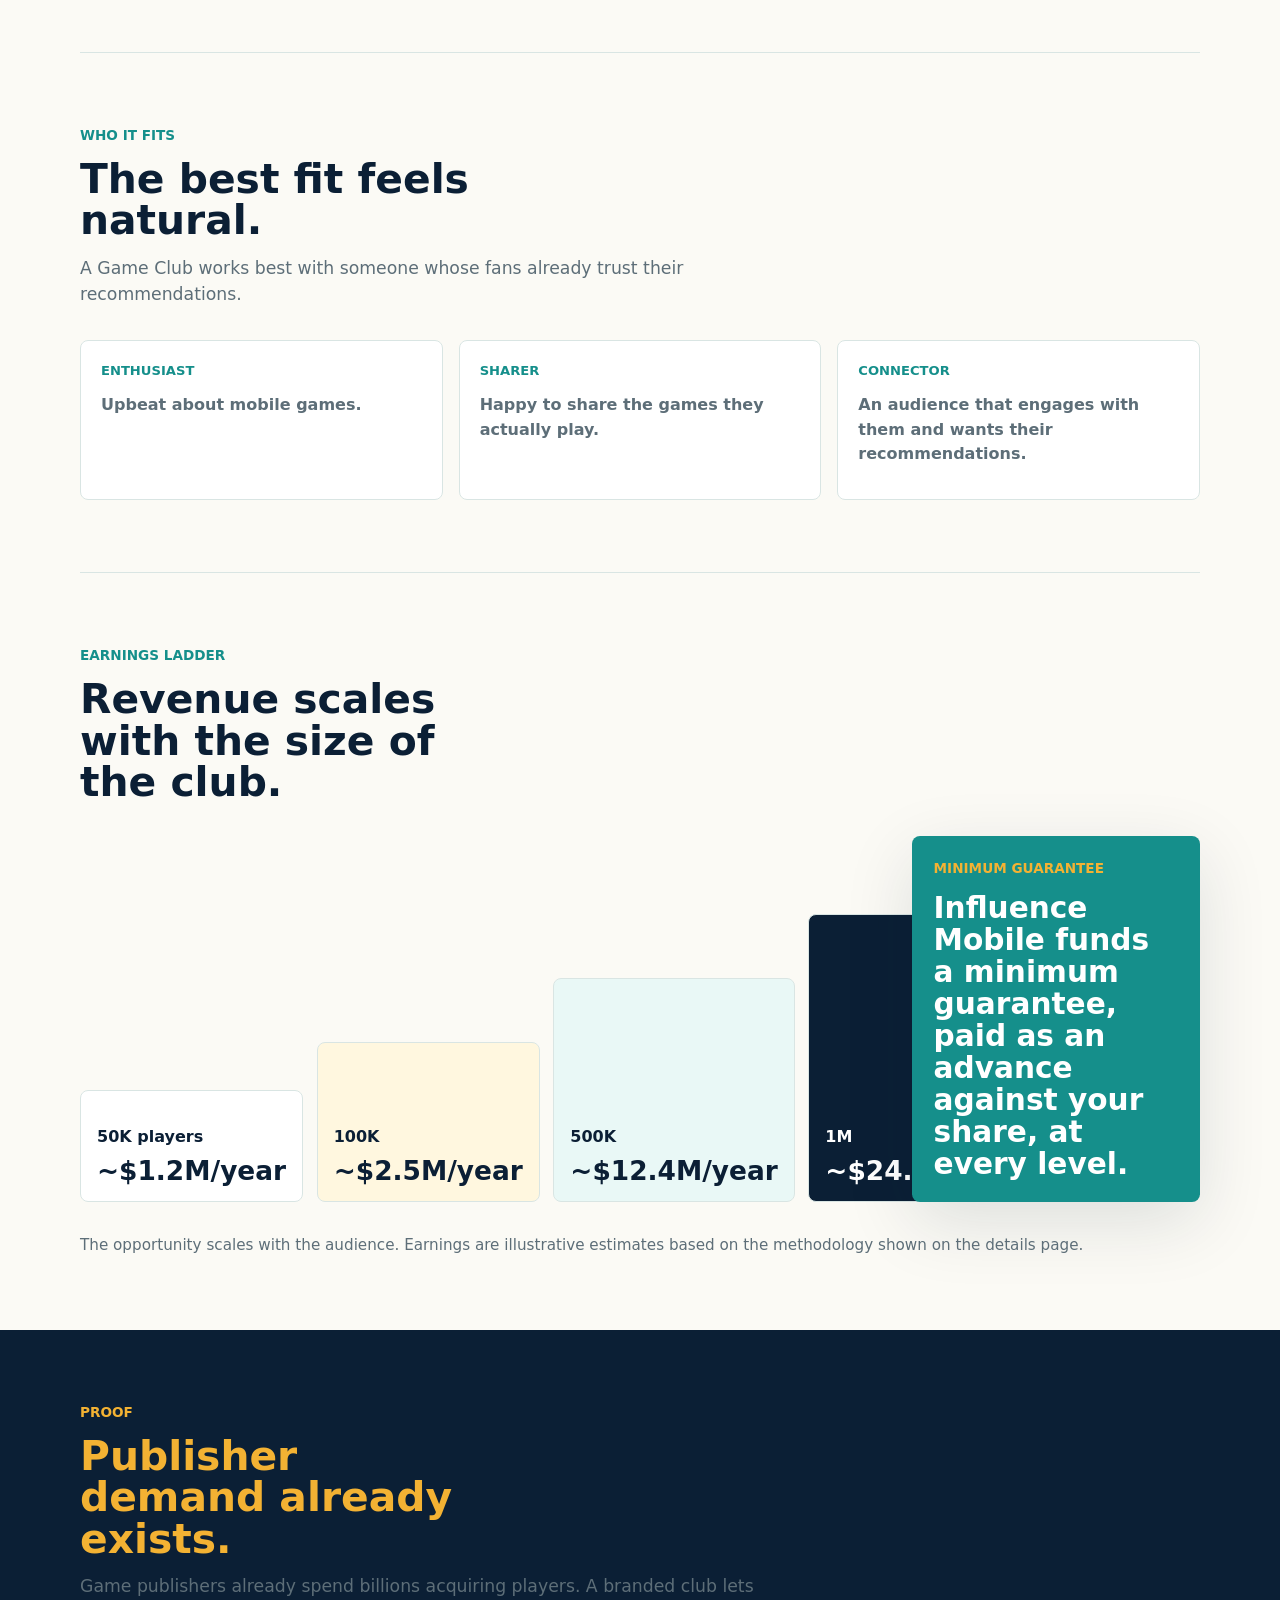
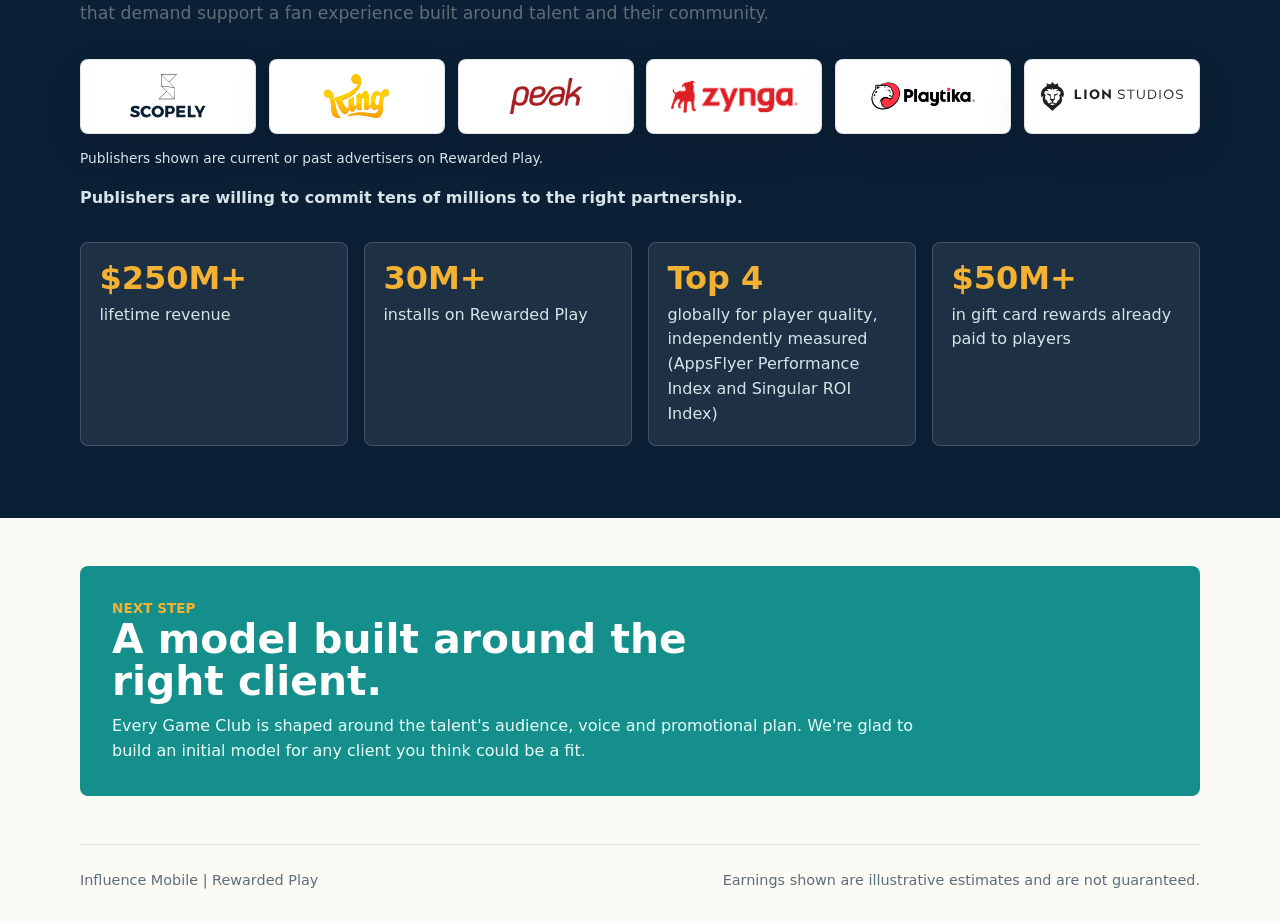
==== commit 50762103: "Add files via upload" ====
--- a/index.html
+++ b/index.html
@@ -29,7 +29,7 @@
   <main id="main">
     <section class="hero band">
       <div class="hero-copy reveal">
-        <p class="eyebrow">Game Club partnership</p>
+        <p class="eyebrow">Following up on our conversation.</p>
         <h1>Make it <span>your</span> Game Club.</h1>
         <p class="hero-lede">Give your fans a free way to earn gift cards playing games they already love. Influence Mobile runs everything and funds a minimum guarantee for you.</p>
         <div class="hero-actions" aria-label="Primary actions">
@@ -47,7 +47,7 @@
               <img class="video-poster" src="gameplay-hero-poster.png" alt="Example gameplay still from a mobile game.">
               <div class="phone-topbar" aria-hidden="true">
                 <strong>Your Game Club</strong>
-                <span>Your points 12,450</span>
+                <span>Your points</span>
               </div>
               <div class="phone-redeem" aria-hidden="true">Redeem</div>
             </div>
@@ -63,7 +63,7 @@
       <div class="hero-facts reveal" aria-label="Game Club facts">
         <div><strong>$0</strong><span>to join</span></div>
         <div><strong>$50M+</strong><span>in rewards already paid to players</span></div>
-        <div><strong>Handled</strong><span>support, privacy, security and compliance</span></div>
+        <div><strong>Covered</strong><span>support, privacy, security and compliance</span></div>
       </div>
     </section>
 
@@ -92,6 +92,28 @@
       <div class="statement-bar reveal">
         <strong>Talent brings trusted fan connection.</strong>
         <span>Influence Mobile handles the platform, rewards, operations and support: no inventory, no fulfillment, no customer support, no app development.</span>
+      </div>
+    </section>
+
+    <section class="band section fit-section" id="fit">
+      <div class="section-heading reveal">
+        <p class="eyebrow">Who it fits</p>
+        <h2>The best fit feels natural.</h2>
+        <p>A Game Club works best with someone whose fans already trust their recommendations.</p>
+      </div>
+      <div class="fit-strip reveal" aria-label="Who it fits">
+        <article>
+          <strong>Enthusiast</strong>
+          <span>Upbeat about mobile games.</span>
+        </article>
+        <article>
+          <strong>Sharer</strong>
+          <span>Happy to share the games they actually play.</span>
+        </article>
+        <article>
+          <strong>Connector</strong>
+          <span>An audience that engages with them and wants their recommendations.</span>
+        </article>
       </div>
     </section>
 
@@ -125,12 +147,6 @@
         </div>
       </div>
       <p class="source-note reveal">The opportunity scales with the audience. Earnings are illustrative estimates based on the methodology shown on the details page.</p>
-    </section>
-
-    <section class="fit-strip band reveal" aria-label="Who it fits">
-      <span>Upbeat about mobile games.</span>
-      <span>Happy to share the games they actually play.</span>
-      <span>An audience that engages with them and wants their recommendations.</span>
     </section>
 
     <section class="dark-band section" id="proof">
--- a/styles.css
+++ b/styles.css
@@ -755,23 +755,38 @@
   font-weight: 800;
 }
 
+.fit-section {
+  border-top: 1px solid var(--line);
+  border-bottom: 1px solid var(--line);
+}
+
 .fit-strip {
   display: grid;
   grid-template-columns: repeat(3, 1fr);
-  gap: 0.85rem;
-  padding-block: 0.75rem 2rem;
-}
-
-.fit-strip span {
-  min-height: 5.5rem;
-  display: flex;
-  align-items: center;
-  padding: 1rem;
+  gap: 1rem;
+}
+
+.fit-strip article {
+  min-height: 10rem;
+  display: grid;
+  align-content: start;
+  gap: 0.7rem;
+  padding: 1.25rem;
   border-radius: 8px;
   background: var(--white);
   border: 1px solid var(--line);
-  color: var(--ink-soft);
+}
+
+.fit-strip strong {
+  color: var(--teal);
+  font-size: 0.82rem;
   font-weight: 900;
+  text-transform: uppercase;
+}
+
+.fit-strip span {
+  color: var(--muted);
+  font-weight: 800;
 }
 
 .dark-callouts,
@@ -1502,13 +1517,14 @@
 	  .dark-callouts,
 	  .market-grid,
 	  .stat-row,
-	  .method-grid,
-	  .hero-facts,
-	  .timeline,
-	  .growth-ladder,
-	  .publisher-logos {
-    grid-template-columns: 1fr;
-  }
+		  .method-grid,
+		  .hero-facts,
+		  .timeline,
+		  .growth-ladder,
+		  .fit-strip,
+		  .publisher-logos {
+	    grid-template-columns: 1fr;
+	  }
 
   .market-map {
     grid-template-columns: 1fr;
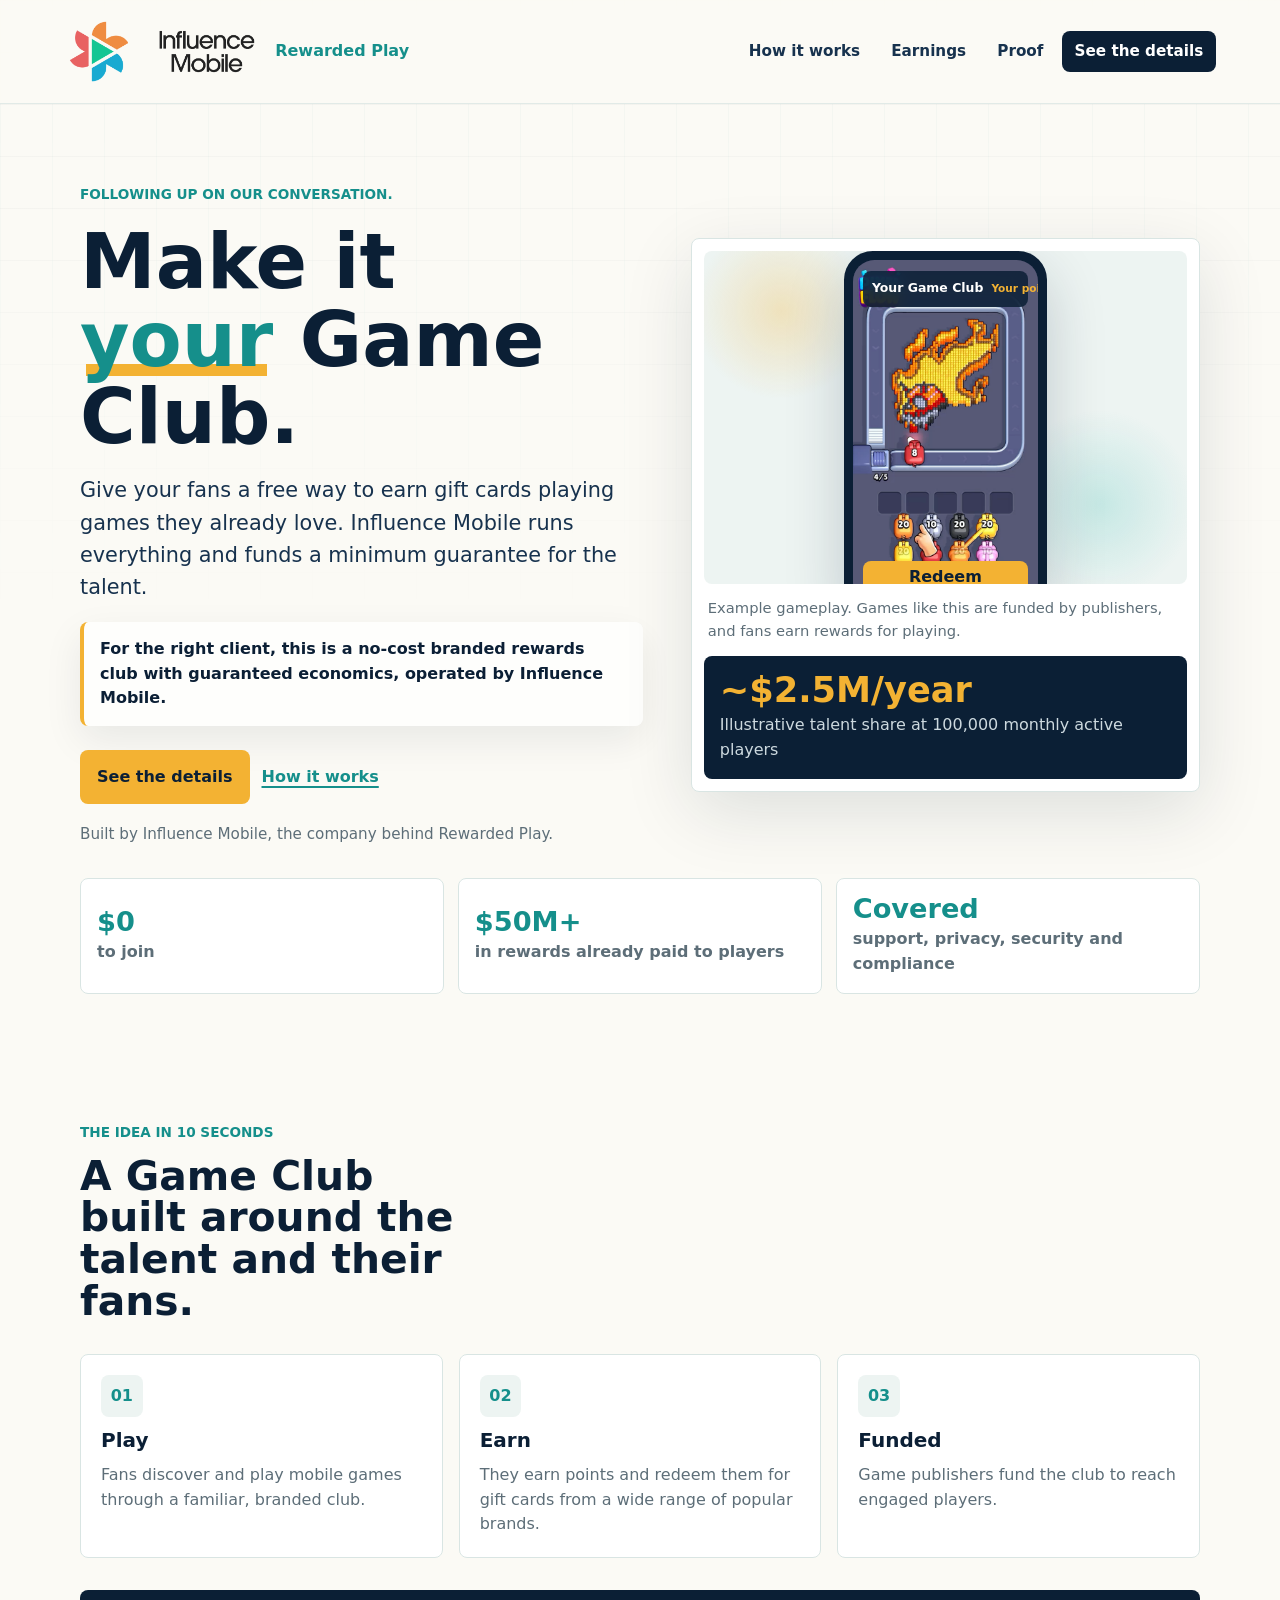
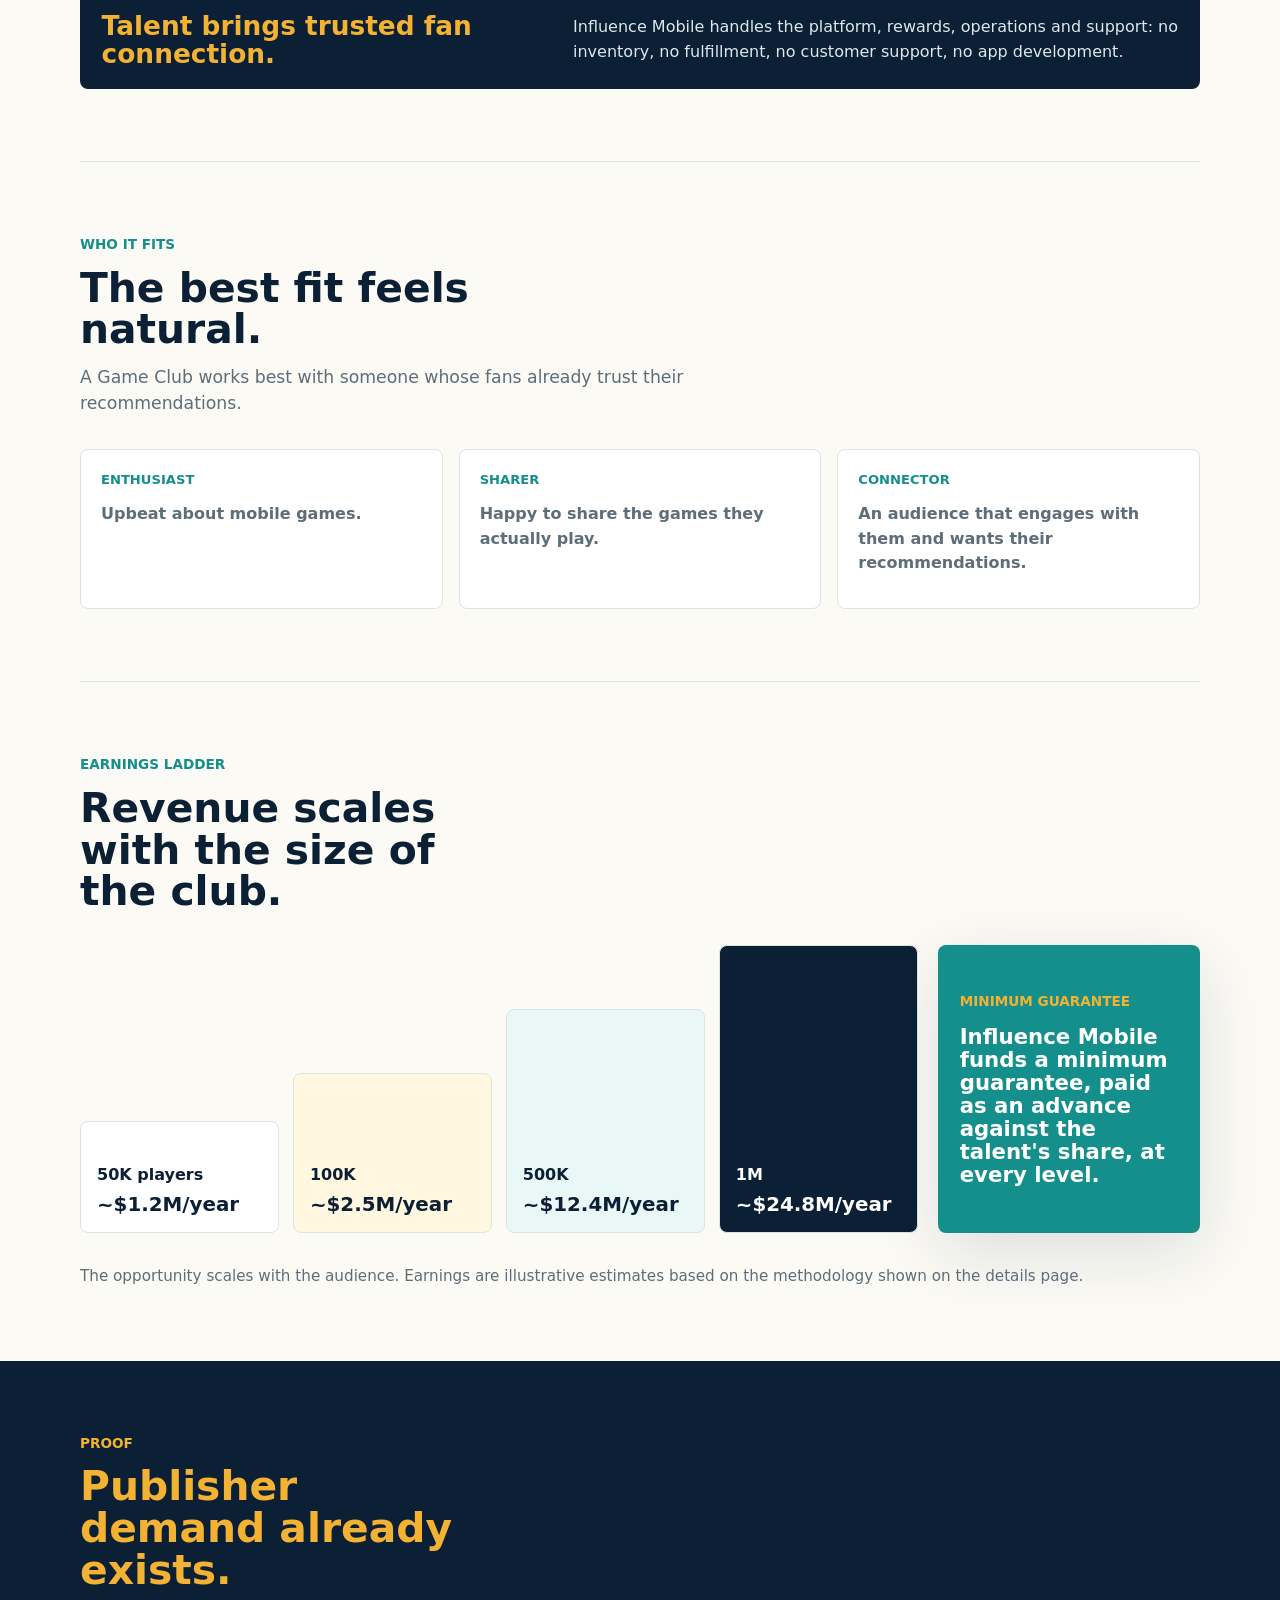
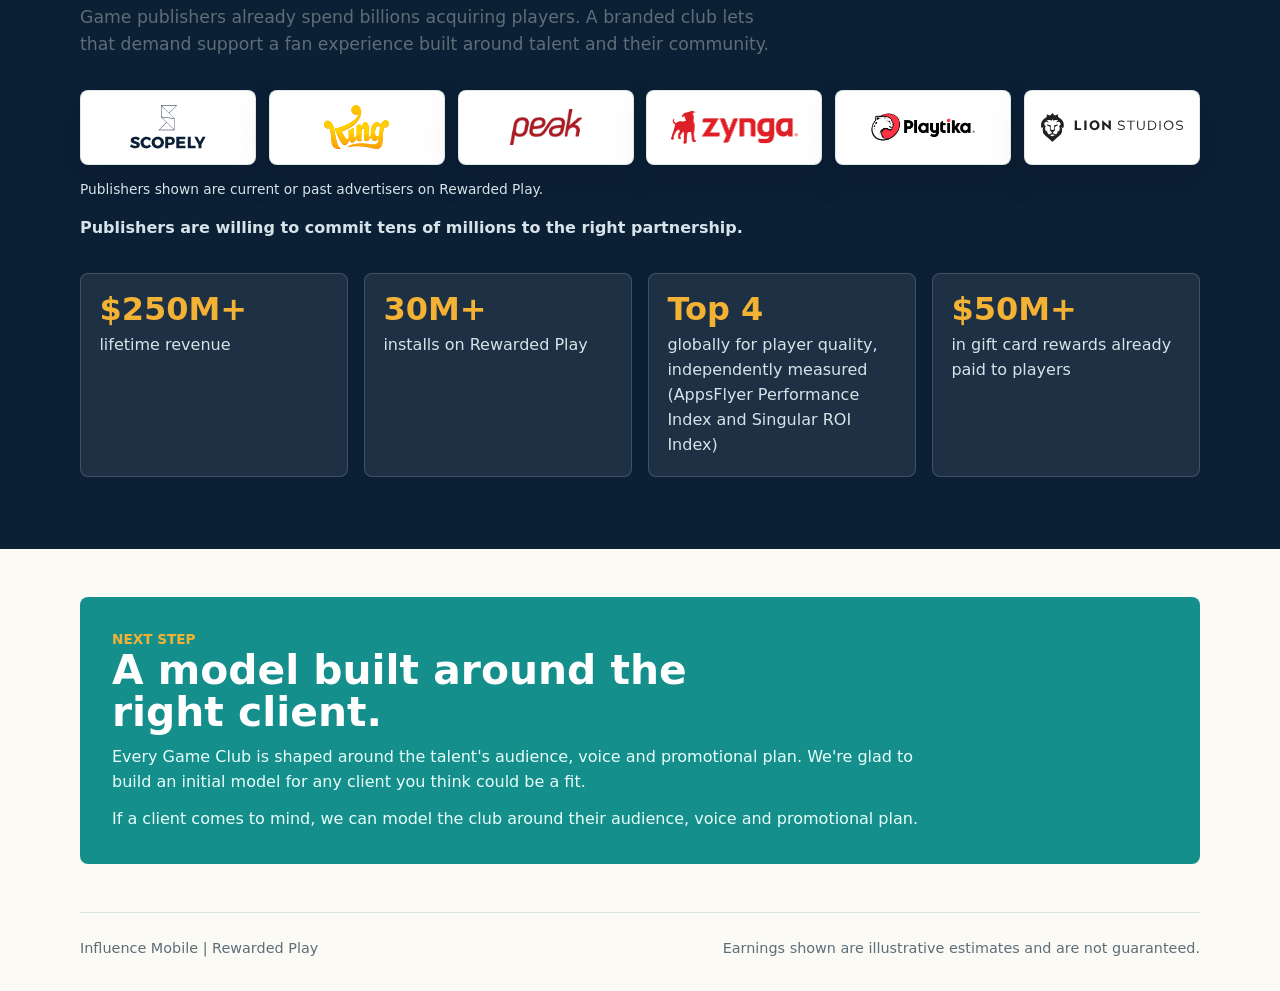
==== commit 9b5a979d: "Add files via upload" ====
--- a/index.html
+++ b/index.html
@@ -31,7 +31,8 @@
       <div class="hero-copy reveal">
         <p class="eyebrow">Following up on our conversation.</p>
         <h1>Make it <span>your</span> Game Club.</h1>
-        <p class="hero-lede">Give your fans a free way to earn gift cards playing games they already love. Influence Mobile runs everything and funds a minimum guarantee for you.</p>
+        <p class="hero-lede">Give your fans a free way to earn gift cards playing games they already love. Influence Mobile runs everything and funds a minimum guarantee for the talent.</p>
+        <p class="agent-takeaway">For the right client, this is a no-cost branded rewards club with guaranteed economics, operated by Influence Mobile.</p>
         <div class="hero-actions" aria-label="Primary actions">
           <a class="button primary" href="details.html">See the details</a>
           <a class="quiet-link" href="#how">How it works</a>
@@ -143,7 +144,7 @@
         </div>
         <div class="guarantee-card">
           <p class="eyebrow">Minimum guarantee</p>
-          <strong>Influence Mobile funds a minimum guarantee, paid as an advance against your share, at every level.</strong>
+          <strong>Influence Mobile funds a minimum guarantee, paid as an advance against the talent's share, at every level.</strong>
         </div>
       </div>
       <p class="source-note reveal">The opportunity scales with the audience. Earnings are illustrative estimates based on the methodology shown on the details page.</p>
@@ -178,6 +179,7 @@
         <p class="eyebrow">Next step</p>
         <h2>A model built around the right client.</h2>
         <p>Every Game Club is shaped around the talent's audience, voice and promotional plan. We're glad to build an initial model for any client you think could be a fit.</p>
+        <p>If a client comes to mind, we can model the club around their audience, voice and promotional plan.</p>
       </div>
     </section>
   </main>
--- a/styles.css
+++ b/styles.css
@@ -253,6 +253,17 @@
   color: var(--ink-soft);
 }
 
+.agent-takeaway {
+  max-width: 42rem;
+  padding: 0.95rem 1rem;
+  border-left: 4px solid var(--yellow);
+  border-radius: 8px;
+  background: rgba(255, 255, 255, 0.72);
+  color: var(--ink);
+  font-weight: 800;
+  box-shadow: 0 14px 38px rgba(11, 31, 53, 0.08);
+}
+
 .hero-support {
   color: var(--muted);
   font-size: 1.05rem;
@@ -409,6 +420,8 @@
 .phone-topbar strong {
   font-size: 0.78rem;
   line-height: 1;
+  flex: 0 0 auto;
+  white-space: nowrap;
 }
 
 .phone-topbar span {
@@ -486,7 +499,12 @@
   padding: 4.5rem 0;
   display: grid;
   gap: 2rem;
-  scroll-margin-top: 9rem;
+  scroll-margin-top: 10.5rem;
+}
+
+.details-main .section {
+  padding-top: 5.75rem;
+  scroll-margin-top: 11rem;
 }
 
 .section-heading {
@@ -597,7 +615,7 @@
 
 .growth-ladder {
   display: grid;
-  grid-template-columns: repeat(4, 1fr);
+  grid-template-columns: repeat(4, minmax(0, 1fr));
   align-items: end;
   gap: 0.85rem;
   min-height: 18rem;
@@ -605,12 +623,13 @@
 
 .earnings-panel {
   display: grid;
-  grid-template-columns: minmax(0, 1fr) minmax(18rem, 0.34fr);
-  gap: 1rem;
-  align-items: stretch;
+  grid-template-columns: minmax(0, 3.2fr) minmax(15.5rem, 1fr);
+  gap: 1.25rem;
+  align-items: end;
 }
 
 .ladder-step {
+  min-width: 0;
   display: grid;
   align-content: end;
   gap: 0.45rem;
@@ -648,12 +667,15 @@
 
 .ladder-step strong {
   font-family: var(--font-display);
-  font-size: 1.65rem;
+  font-size: clamp(1.24rem, 1.05vw + 0.38rem, 1.5rem);
   line-height: 1.05;
   color: inherit;
+  white-space: nowrap;
 }
 
 .guarantee-card {
+  min-width: 0;
+  align-self: end;
   display: grid;
   align-content: center;
   gap: 0.9rem;
@@ -671,7 +693,7 @@
 
 .guarantee-card strong {
   font-family: var(--font-display);
-  font-size: 1.85rem;
+  font-size: clamp(1.24rem, 1.1vw + 0.45rem, 1.58rem);
   line-height: 1.08;
 }
 
@@ -1444,8 +1466,8 @@
 }
 
 @media (max-width: 640px) {
-	  .site-header {
-	    position: static;
+		  .site-header {
+		    position: static;
 	    flex-direction: row;
 	    align-items: center;
 	    padding: 0.75rem 1rem;
@@ -1500,17 +1522,47 @@
 	    font-size: 2.55rem;
 	  }
 
-  h2 {
-    font-size: 1.8rem;
-    max-width: none;
+	  h2 {
+	    font-size: 1.8rem;
+	    max-width: none;
+	  }
+
+  .section,
+  .details-main .section {
+    scroll-margin-top: 1rem;
+  }
+
+  .details-main .section {
+    padding-top: 4.5rem;
   }
 
   .hero-lede {
     font-size: 1.12rem;
   }
 
-	  .flow-grid,
-	  .benefit-grid,
+  .agent-takeaway {
+    padding: 0.85rem 0.9rem;
+    font-size: 0.98rem;
+  }
+
+  .phone-topbar {
+    left: 0.5rem;
+    right: 0.5rem;
+    min-height: 2rem;
+    padding: 0.35rem 0.45rem;
+    gap: 0.3rem;
+  }
+
+  .phone-topbar strong {
+    font-size: 0.66rem;
+  }
+
+  .phone-topbar span {
+    font-size: 0.56rem;
+  }
+
+		  .flow-grid,
+		  .benefit-grid,
 	  .fan-grid,
 	  .archetype-grid,
 	  .ideal-grid,
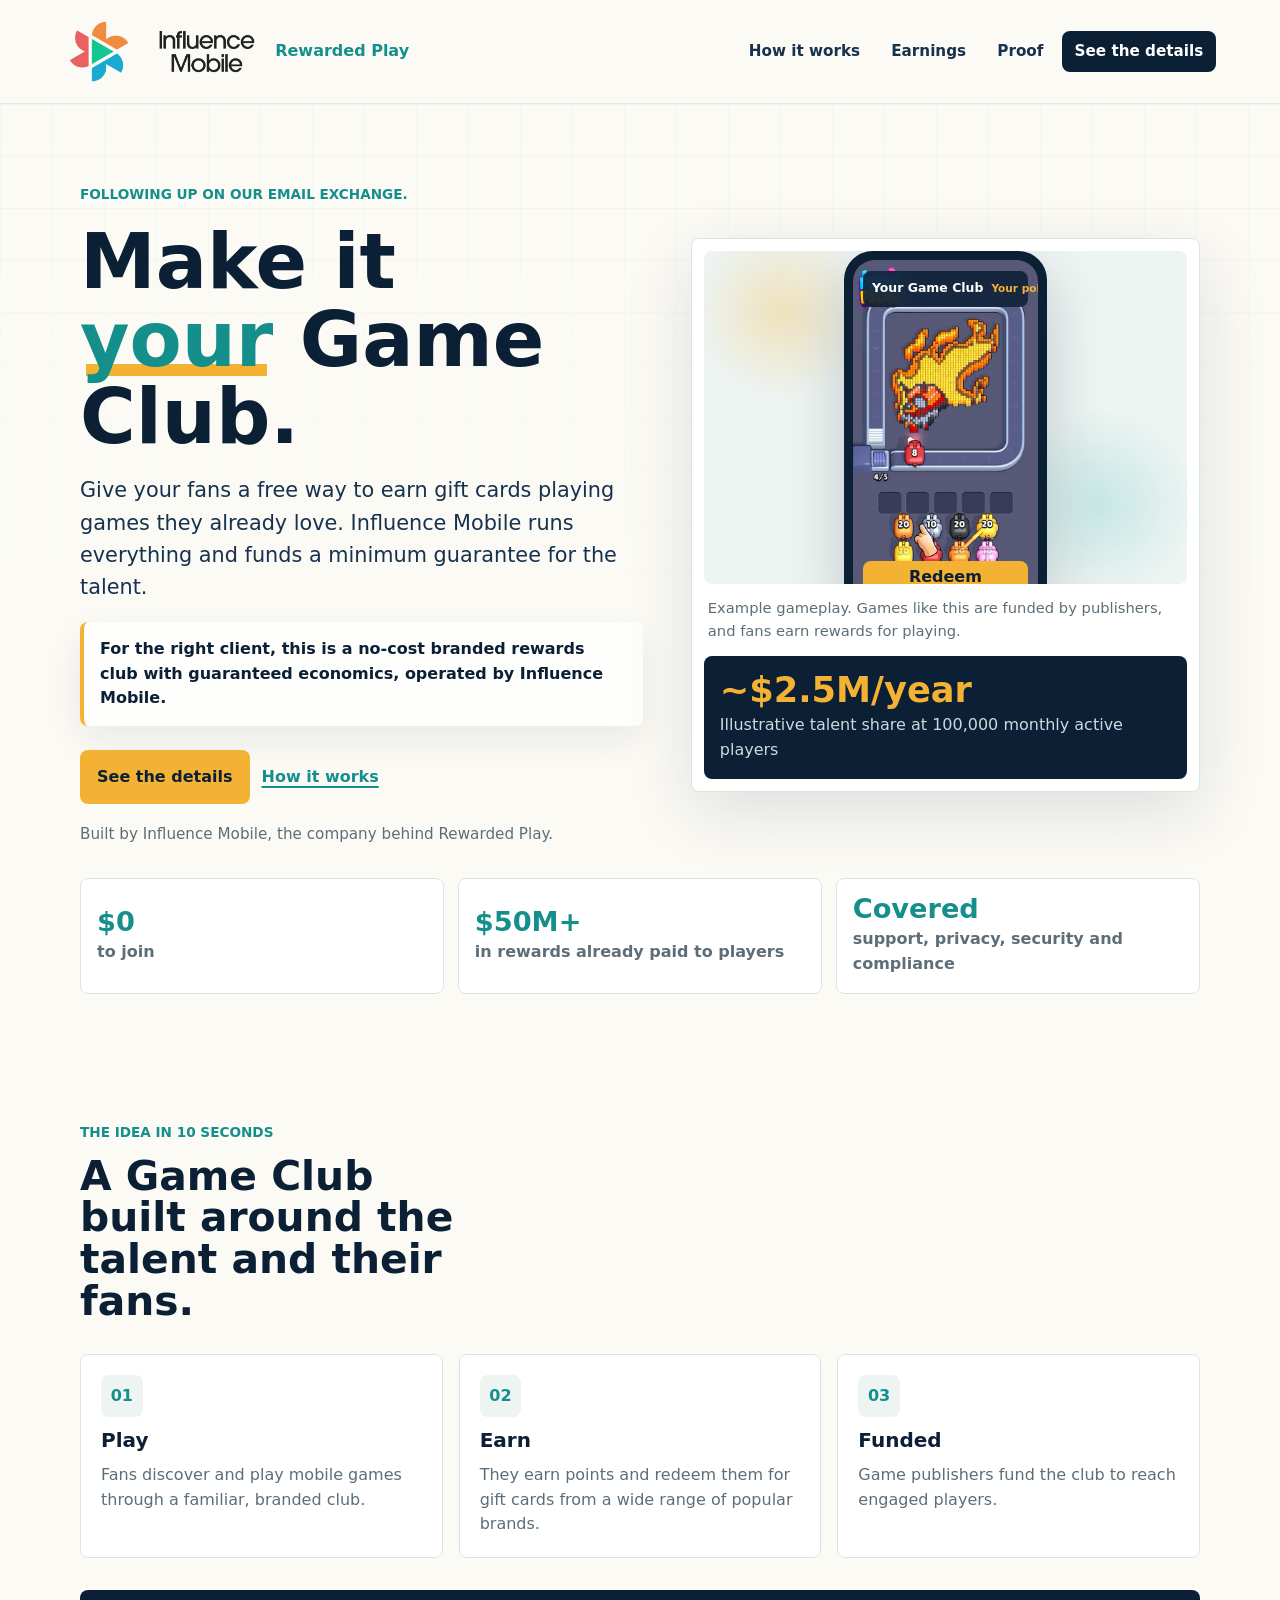
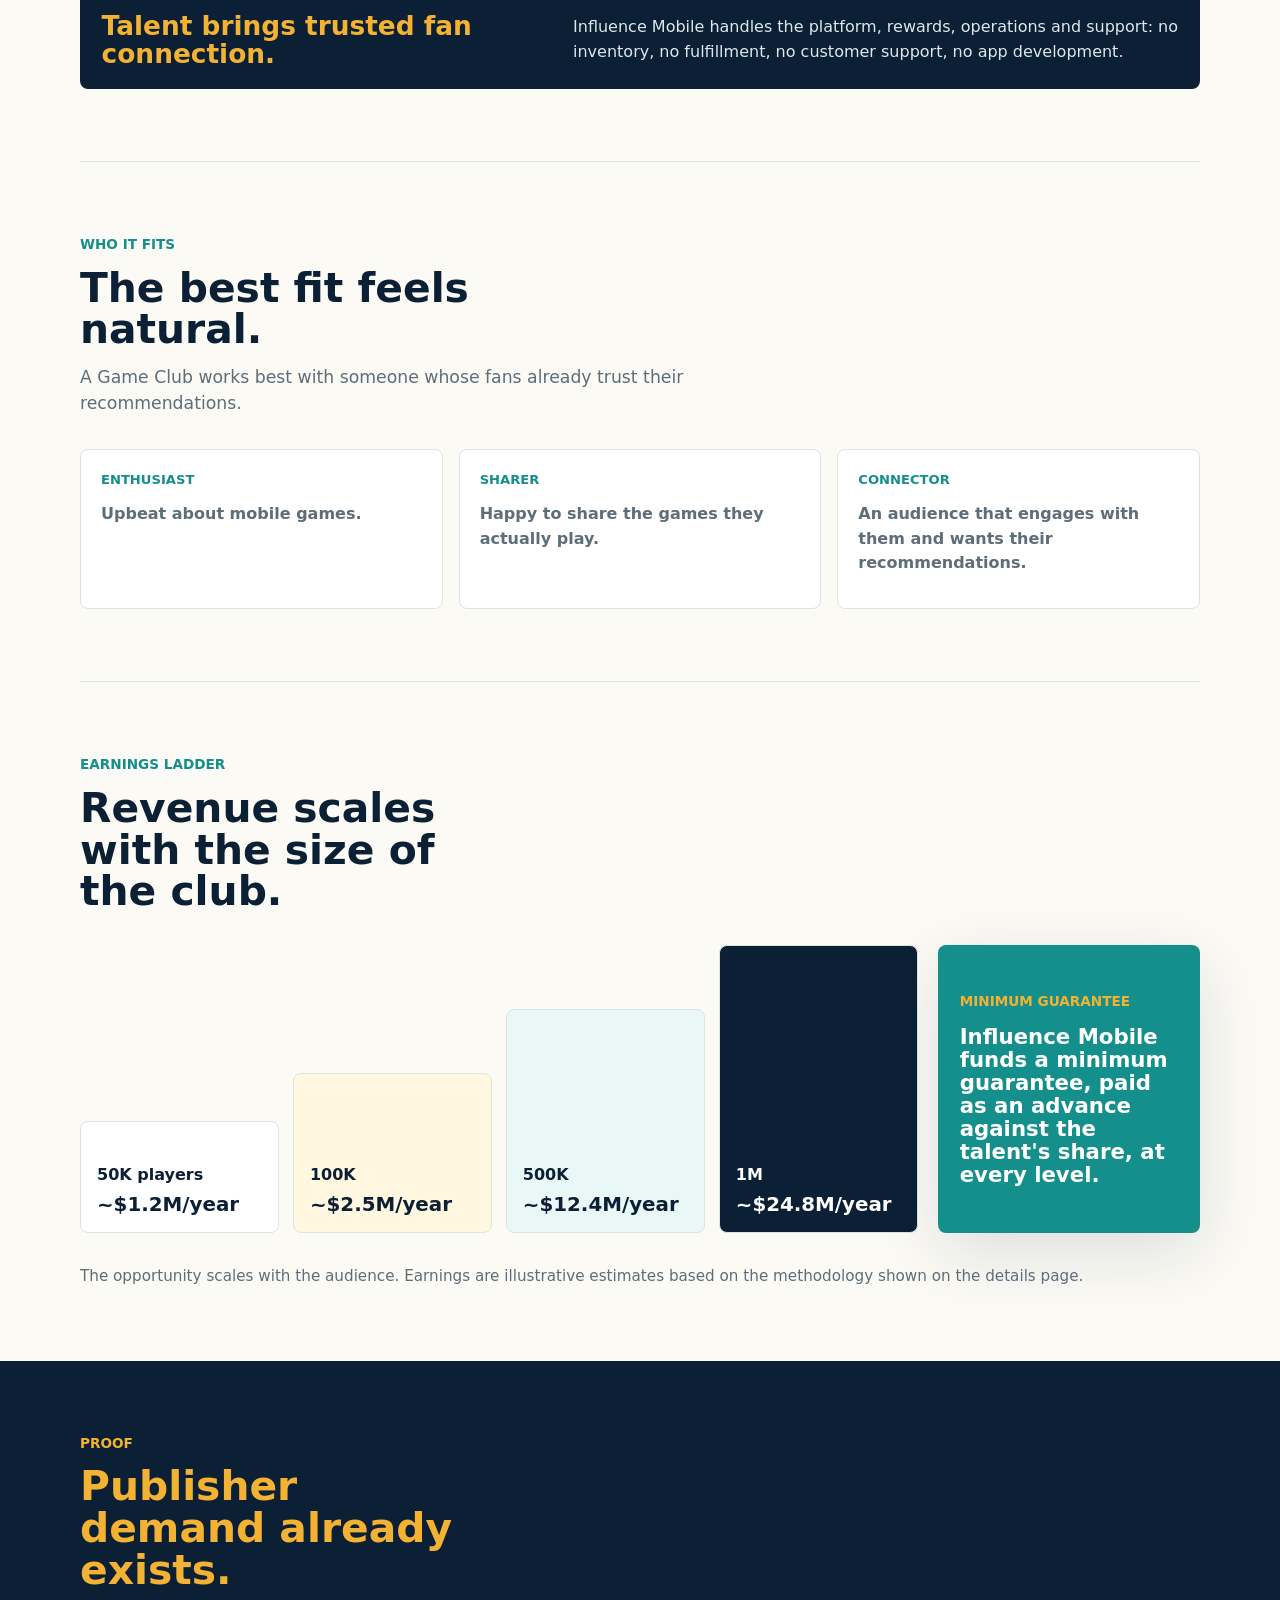
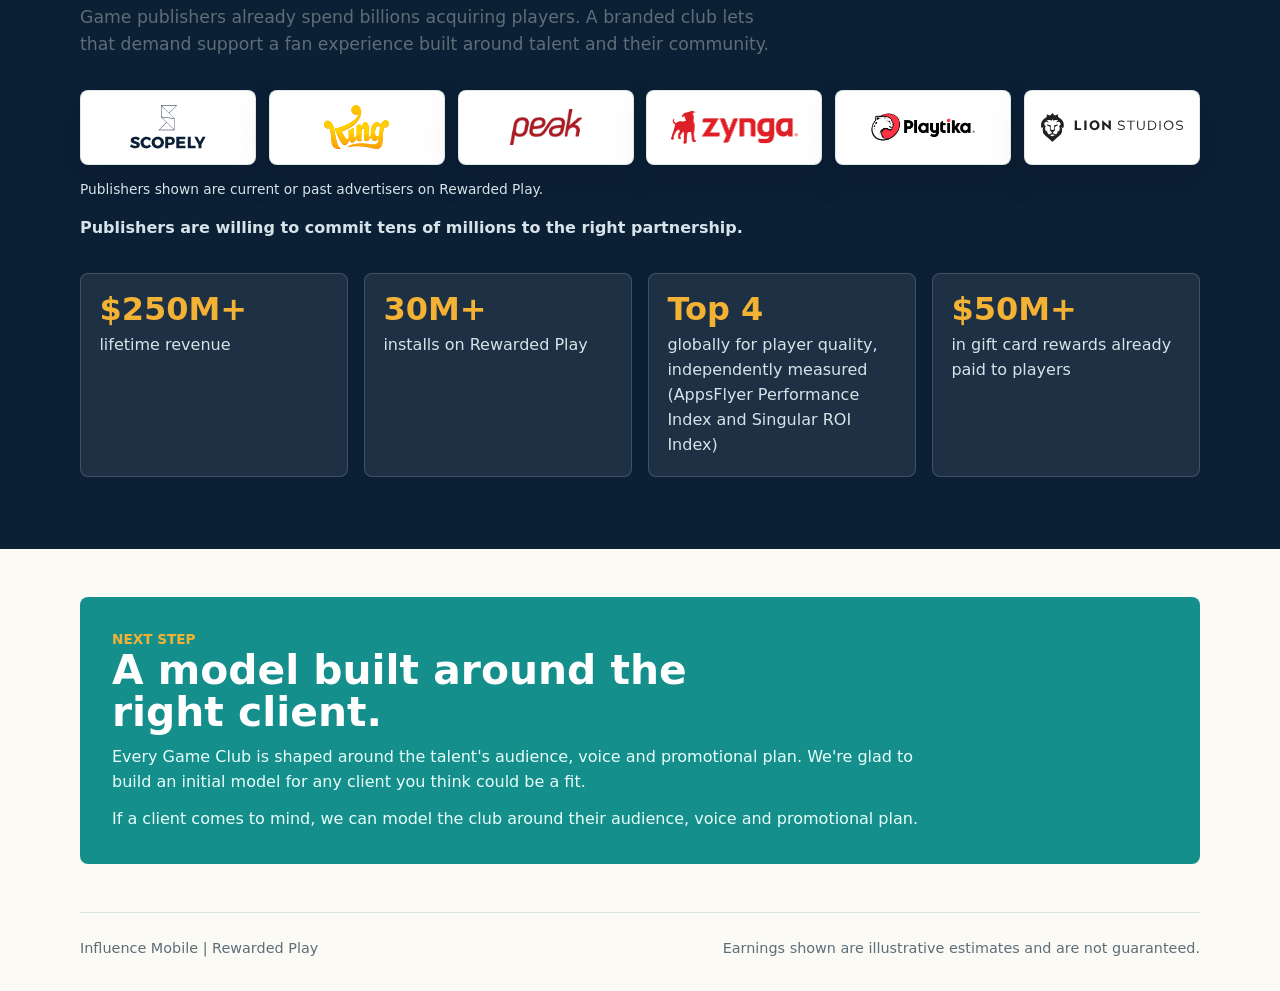
==== commit ede22b04: "Add files via upload" ====
--- a/index.html
+++ b/index.html
@@ -29,7 +29,7 @@
   <main id="main">
     <section class="hero band">
       <div class="hero-copy reveal">
-        <p class="eyebrow">Following up on our conversation.</p>
+        <p class="eyebrow">Following up on our email exchange.</p>
         <h1>Make it <span>your</span> Game Club.</h1>
         <p class="hero-lede">Give your fans a free way to earn gift cards playing games they already love. Influence Mobile runs everything and funds a minimum guarantee for the talent.</p>
         <p class="agent-takeaway">For the right client, this is a no-cost branded rewards club with guaranteed economics, operated by Influence Mobile.</p>
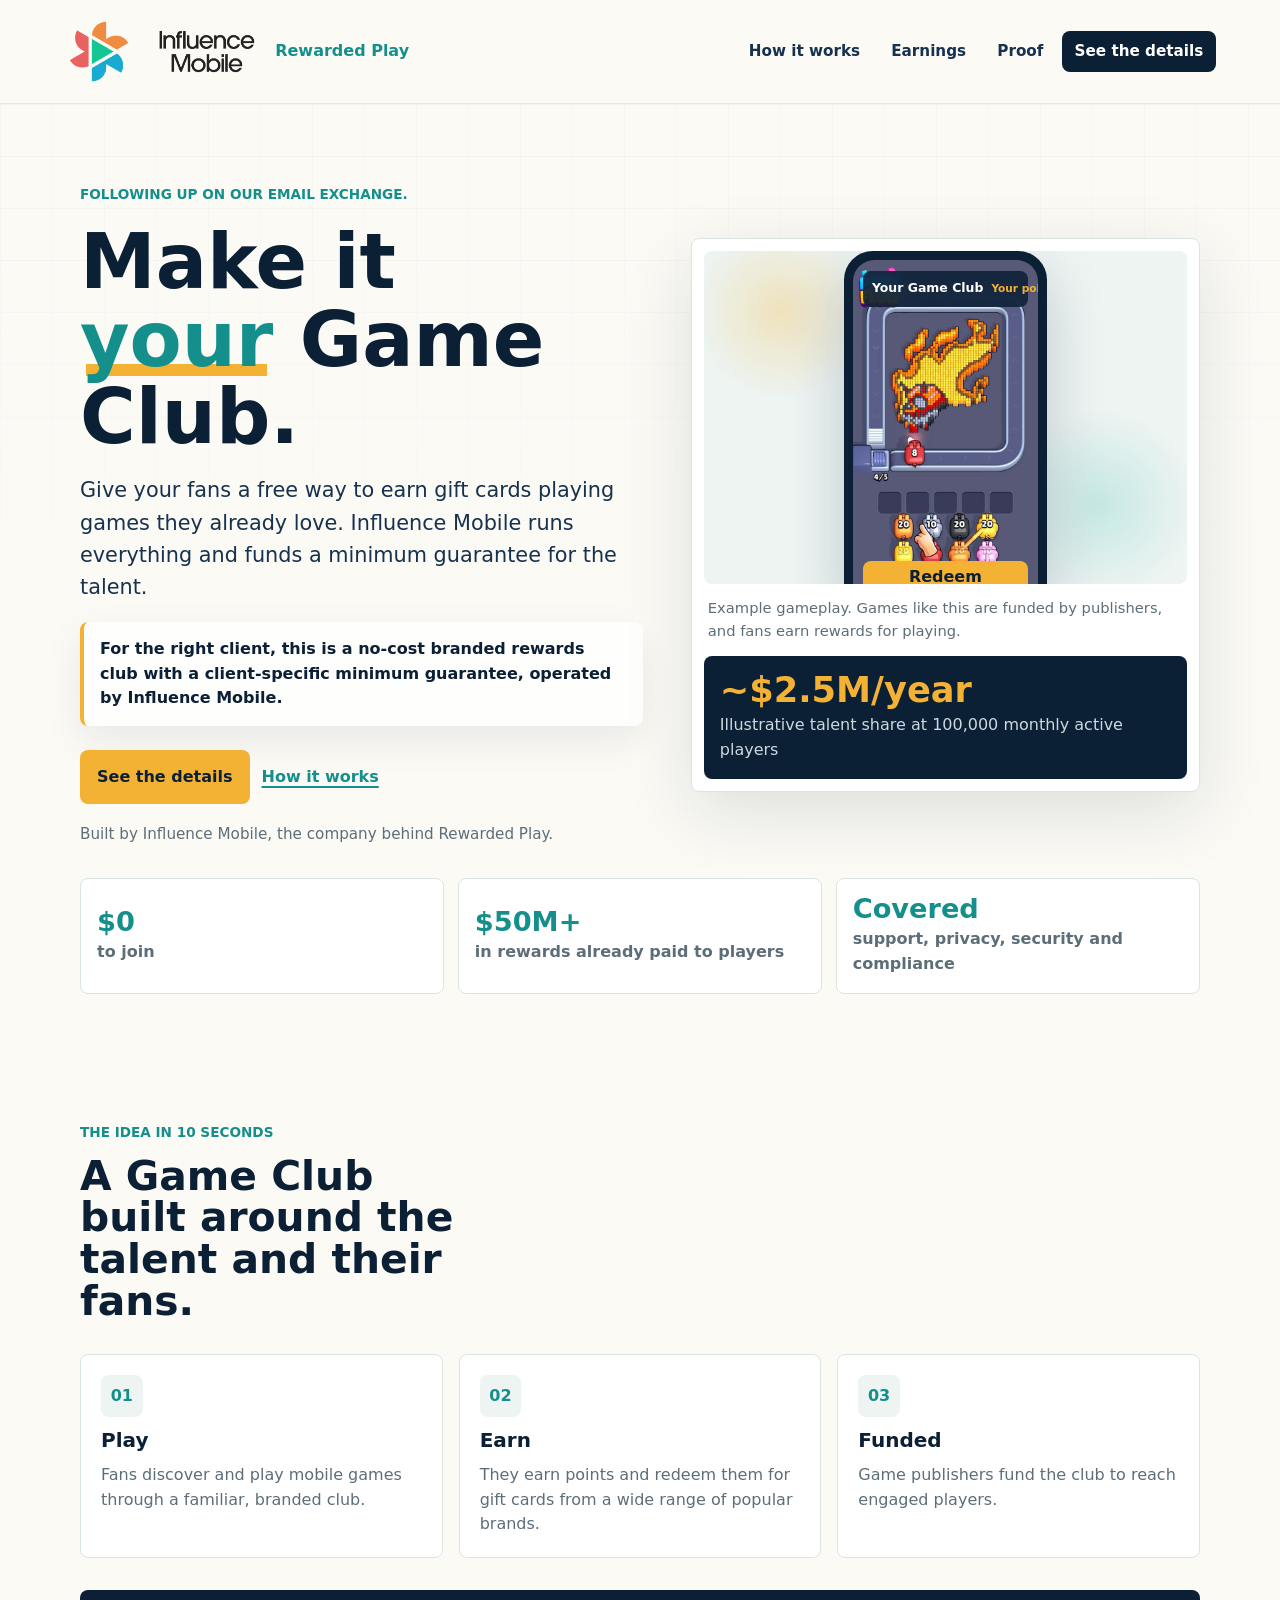
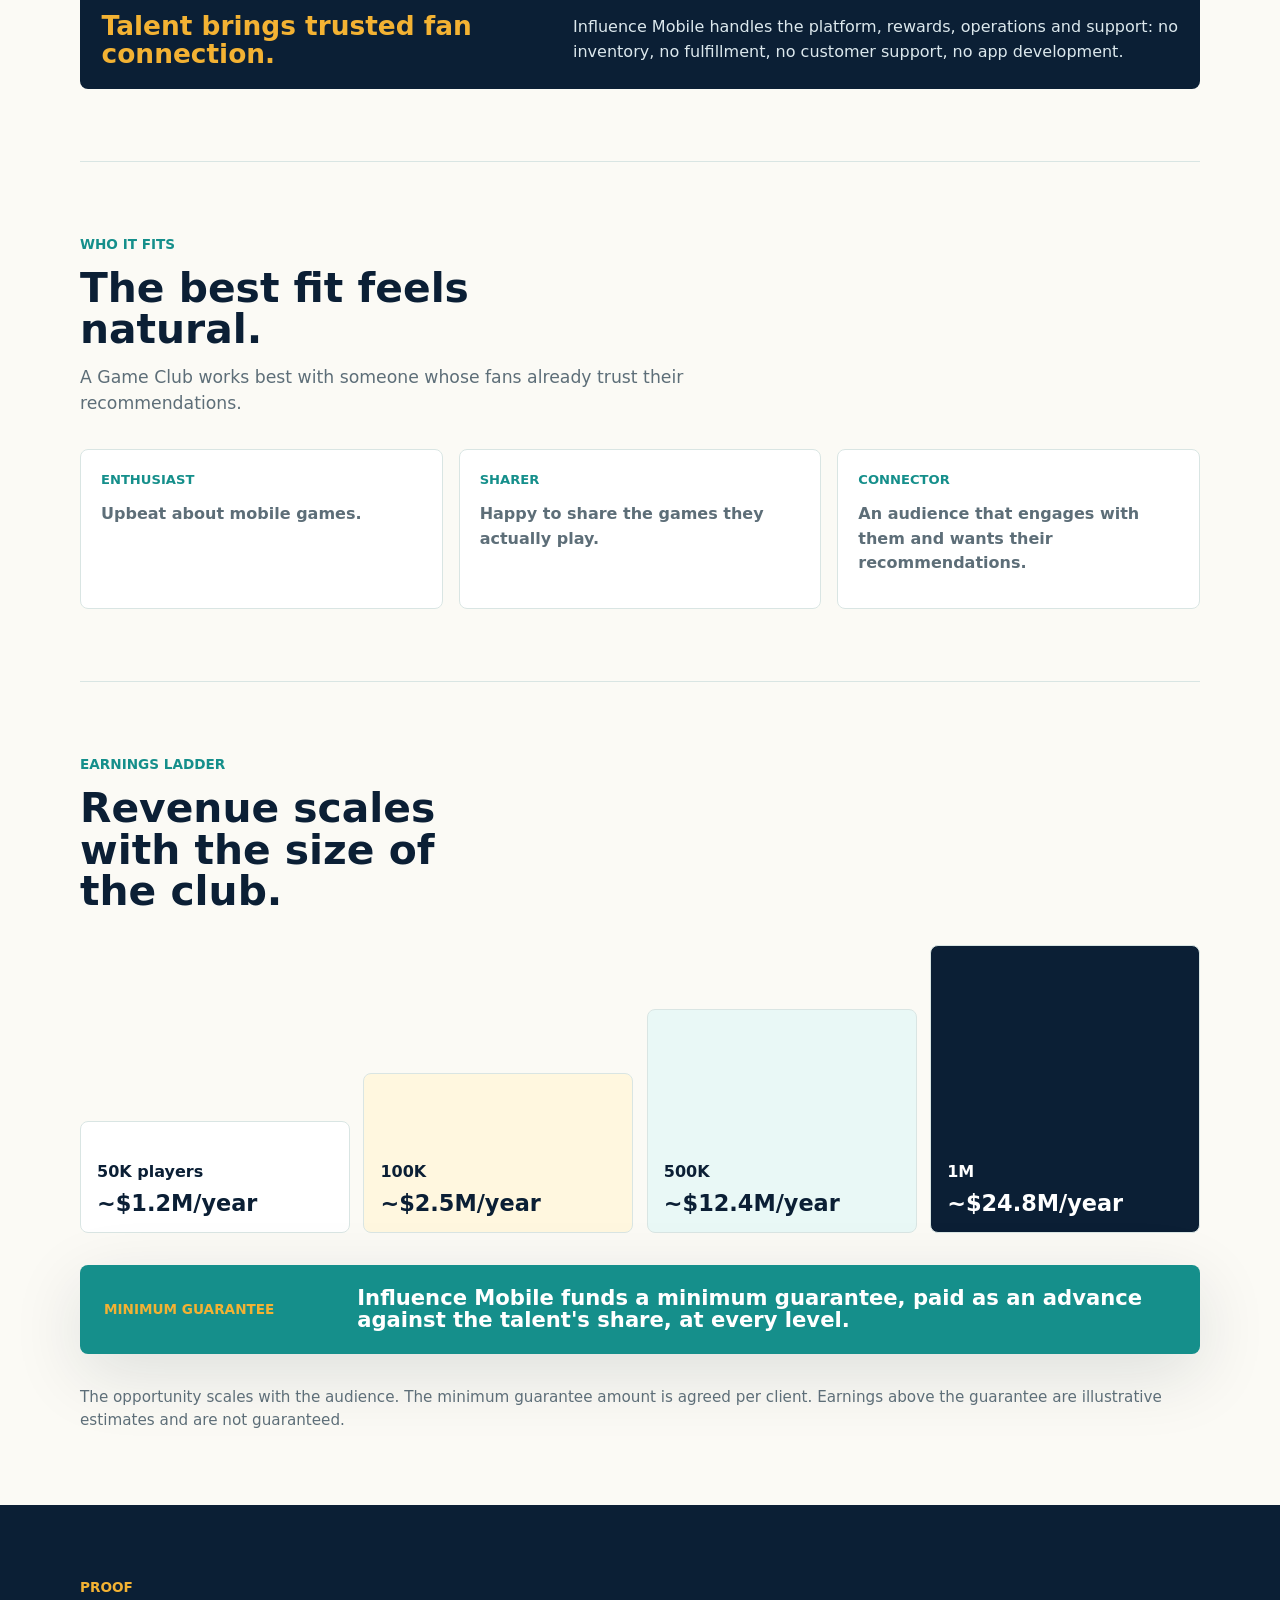
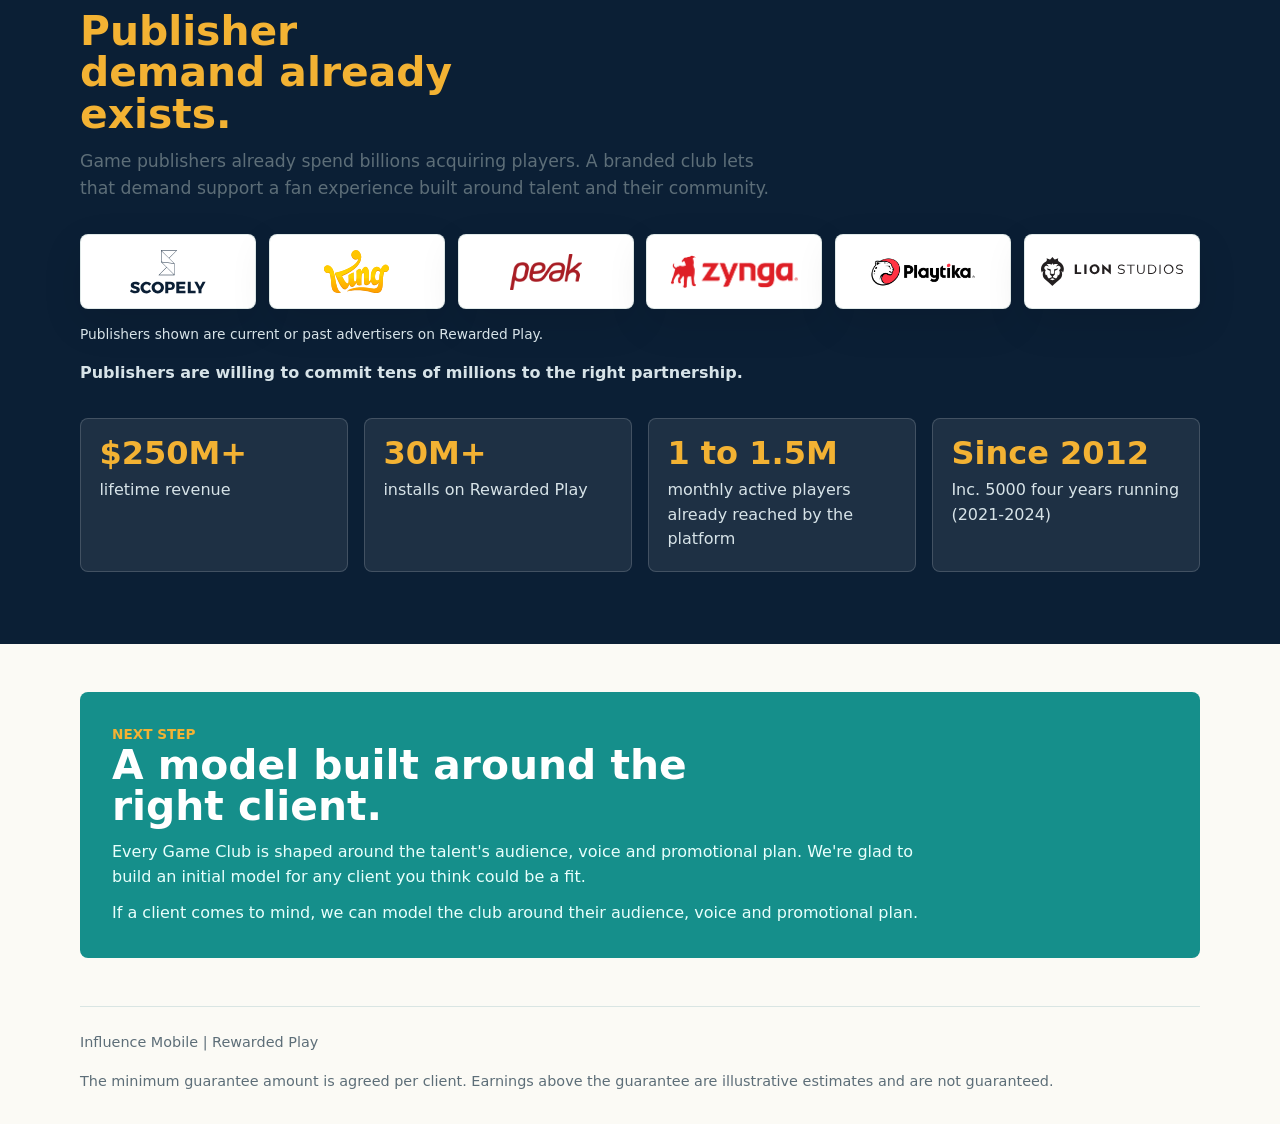
==== commit 5e4e51a3: "Add files via upload" ====
--- a/index.html
+++ b/index.html
@@ -32,7 +32,7 @@
         <p class="eyebrow">Following up on our email exchange.</p>
         <h1>Make it <span>your</span> Game Club.</h1>
         <p class="hero-lede">Give your fans a free way to earn gift cards playing games they already love. Influence Mobile runs everything and funds a minimum guarantee for the talent.</p>
-        <p class="agent-takeaway">For the right client, this is a no-cost branded rewards club with guaranteed economics, operated by Influence Mobile.</p>
+        <p class="agent-takeaway">For the right client, this is a no-cost branded rewards club with a client-specific minimum guarantee, operated by Influence Mobile.</p>
         <div class="hero-actions" aria-label="Primary actions">
           <a class="button primary" href="details.html">See the details</a>
           <a class="quiet-link" href="#how">How it works</a>
@@ -147,7 +147,7 @@
           <strong>Influence Mobile funds a minimum guarantee, paid as an advance against the talent's share, at every level.</strong>
         </div>
       </div>
-      <p class="source-note reveal">The opportunity scales with the audience. Earnings are illustrative estimates based on the methodology shown on the details page.</p>
+      <p class="source-note reveal">The opportunity scales with the audience. The minimum guarantee amount is agreed per client. Earnings above the guarantee are illustrative estimates and are not guaranteed.</p>
     </section>
 
     <section class="dark-band section" id="proof">
@@ -169,8 +169,8 @@
       <div class="proof-grid reveal" aria-label="Influence Mobile proof points">
         <article><strong>$250M+</strong><span>lifetime revenue</span></article>
         <article><strong>30M+</strong><span>installs on Rewarded Play</span></article>
-        <article><strong>Top 4</strong><span>globally for player quality, independently measured (AppsFlyer Performance Index and Singular ROI Index)</span></article>
-        <article><strong>$50M+</strong><span>in gift card rewards already paid to players</span></article>
+        <article><strong>1 to 1.5M</strong><span>monthly active players already reached by the platform</span></article>
+        <article><strong>Since 2012</strong><span>Inc. 5000 four years running (2021-2024)</span></article>
       </div>
     </section>
 
@@ -186,7 +186,7 @@
 
   <footer class="site-footer">
     <p>Influence Mobile | Rewarded Play</p>
-    <p>Earnings shown are illustrative estimates and are not guaranteed.</p>
+    <p>The minimum guarantee amount is agreed per client. Earnings above the guarantee are illustrative estimates and are not guaranteed.</p>
   </footer>
 
   <script src="app.js"></script>
--- a/styles.css
+++ b/styles.css
@@ -623,9 +623,8 @@
 
 .earnings-panel {
   display: grid;
-  grid-template-columns: minmax(0, 3.2fr) minmax(15.5rem, 1fr);
-  gap: 1.25rem;
-  align-items: end;
+  grid-template-columns: 1fr;
+  gap: 2rem;
 }
 
 .ladder-step {
@@ -667,7 +666,7 @@
 
 .ladder-step strong {
   font-family: var(--font-display);
-  font-size: clamp(1.24rem, 1.05vw + 0.38rem, 1.5rem);
+  font-size: 1.4rem;
   line-height: 1.05;
   color: inherit;
   white-space: nowrap;
@@ -675,12 +674,11 @@
 
 .guarantee-card {
   min-width: 0;
-  align-self: end;
-  display: grid;
-  align-content: center;
-  gap: 0.9rem;
-  min-height: 18rem;
-  padding: 1.35rem;
+  display: grid;
+  grid-template-columns: minmax(10rem, 0.28fr) minmax(0, 1fr);
+  align-items: center;
+  gap: 0.75rem 1.5rem;
+  padding: 1.35rem 1.5rem;
   border-radius: 8px;
   background: var(--teal);
   color: var(--white);
@@ -693,7 +691,7 @@
 
 .guarantee-card strong {
   font-family: var(--font-display);
-  font-size: clamp(1.24rem, 1.1vw + 0.45rem, 1.58rem);
+  font-size: clamp(1.15rem, 0.75vw + 0.72rem, 1.45rem);
   line-height: 1.08;
 }
 
@@ -918,10 +916,21 @@
   line-height: 1.25;
 }
 
-.proof-grid,
+.track-note {
+  max-width: 54rem;
+  color: var(--muted);
+  font-size: 1.05rem;
+}
+
+.proof-grid {
+  display: grid;
+  grid-template-columns: repeat(4, 1fr);
+  gap: 1rem;
+}
+
 .track-proof {
   display: grid;
-  grid-template-columns: repeat(4, 1fr);
+  grid-template-columns: repeat(2, minmax(0, 1fr));
   gap: 1rem;
 }
 
@@ -1545,6 +1554,10 @@
     font-size: 0.98rem;
   }
 
+  .guarantee-card {
+    grid-template-columns: 1fr;
+  }
+
   .phone-topbar {
     left: 0.5rem;
     right: 0.5rem;
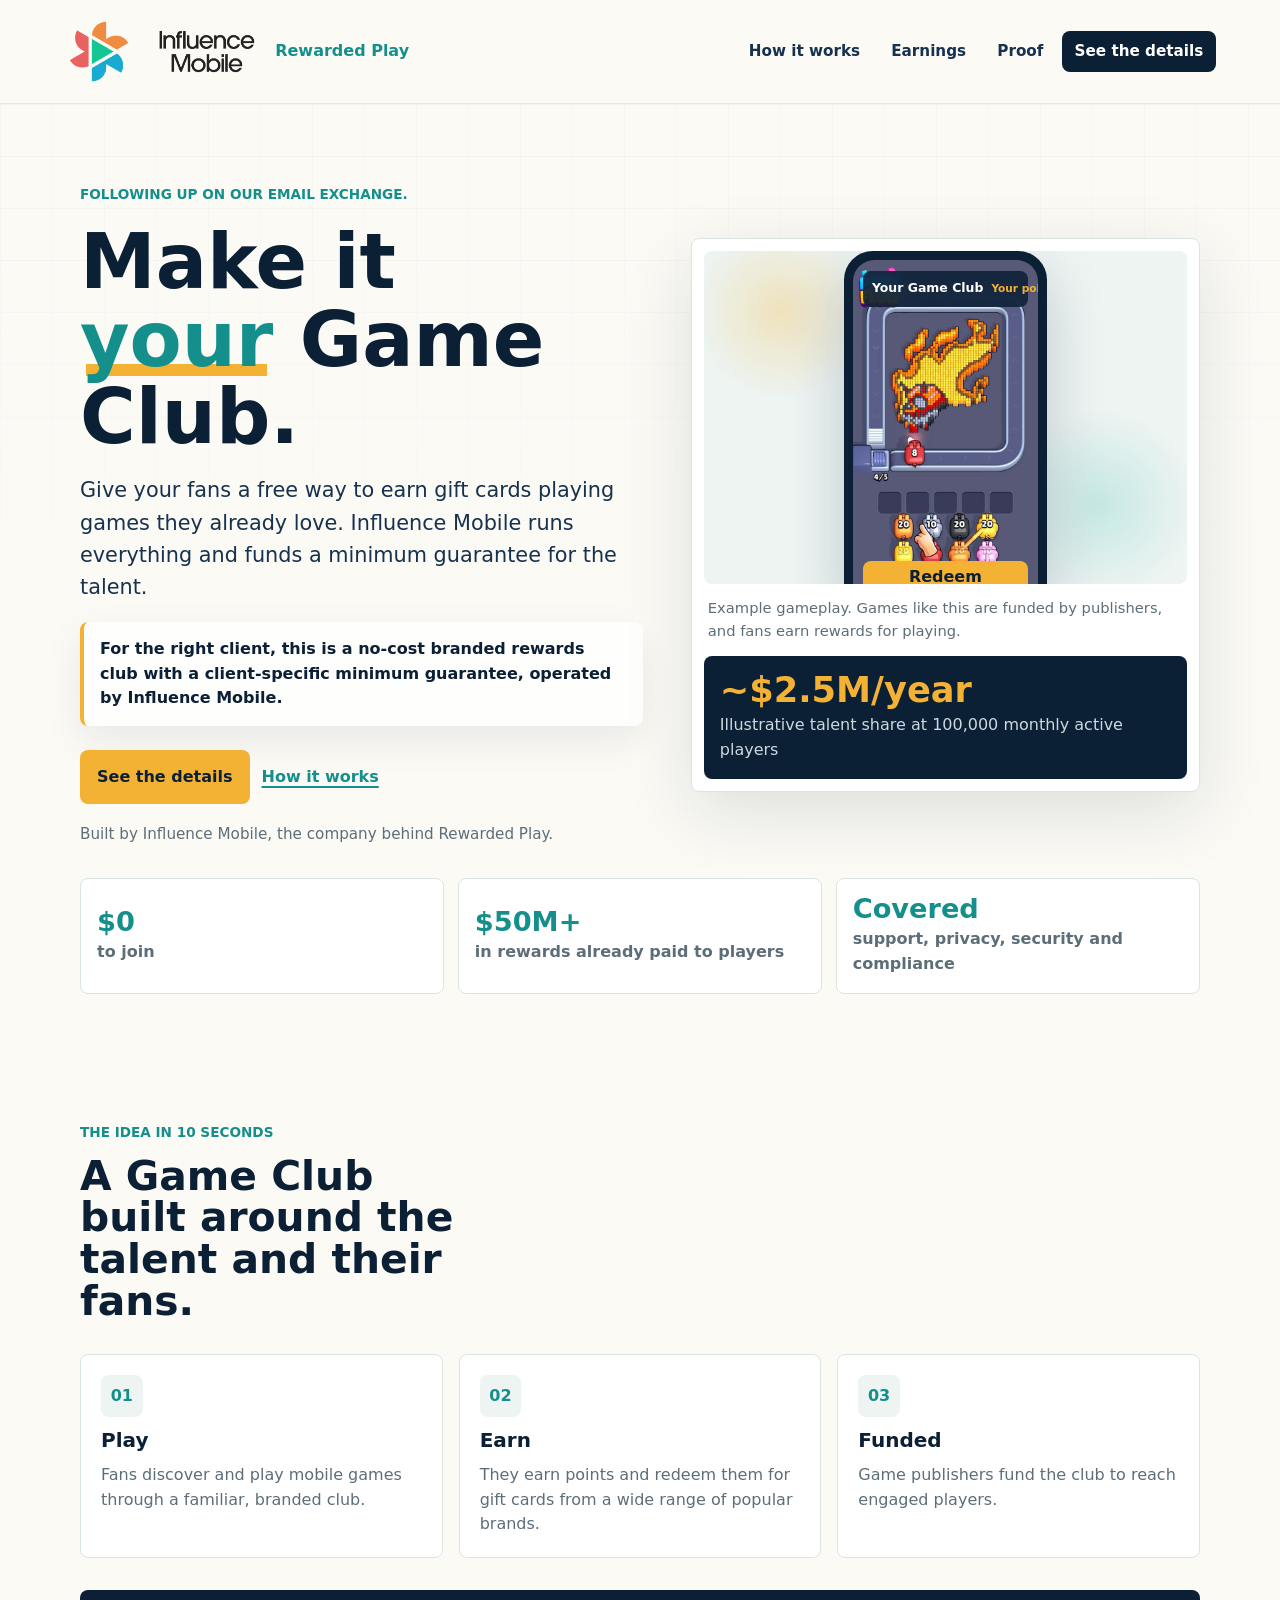
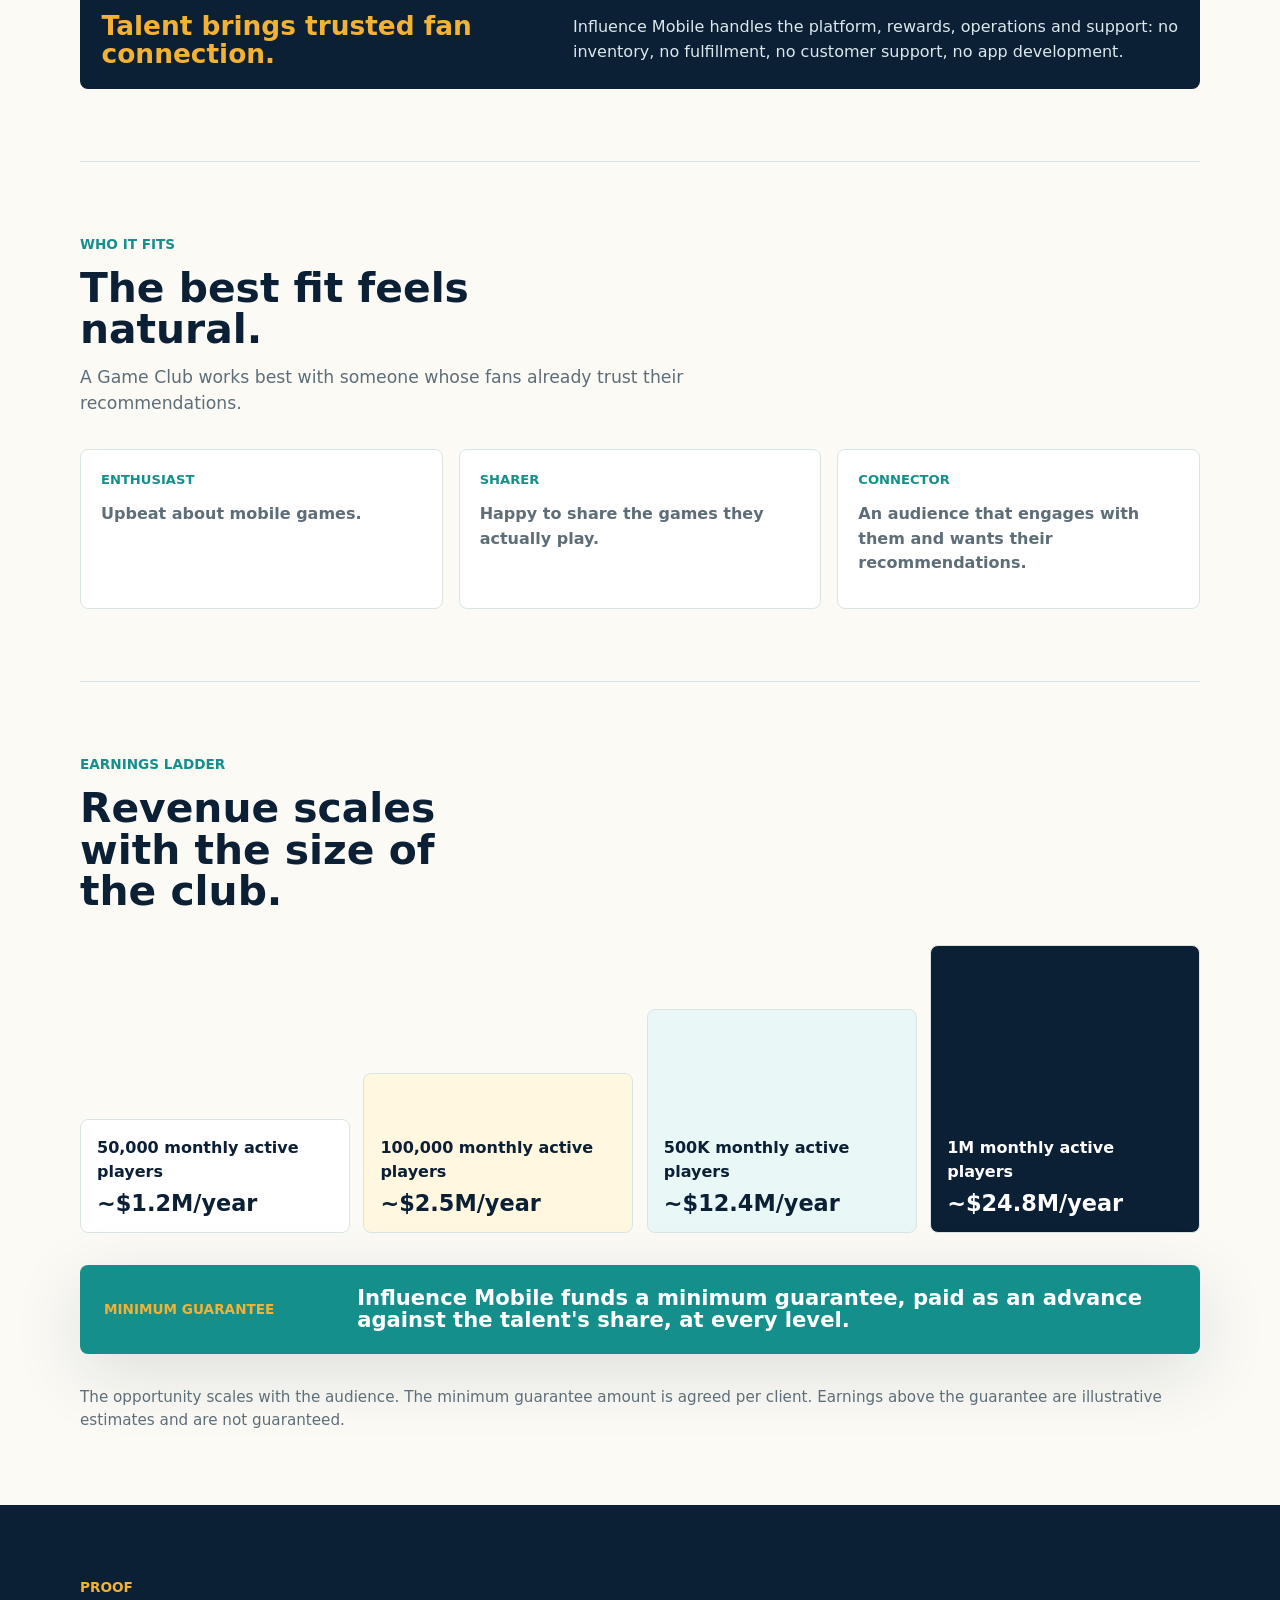
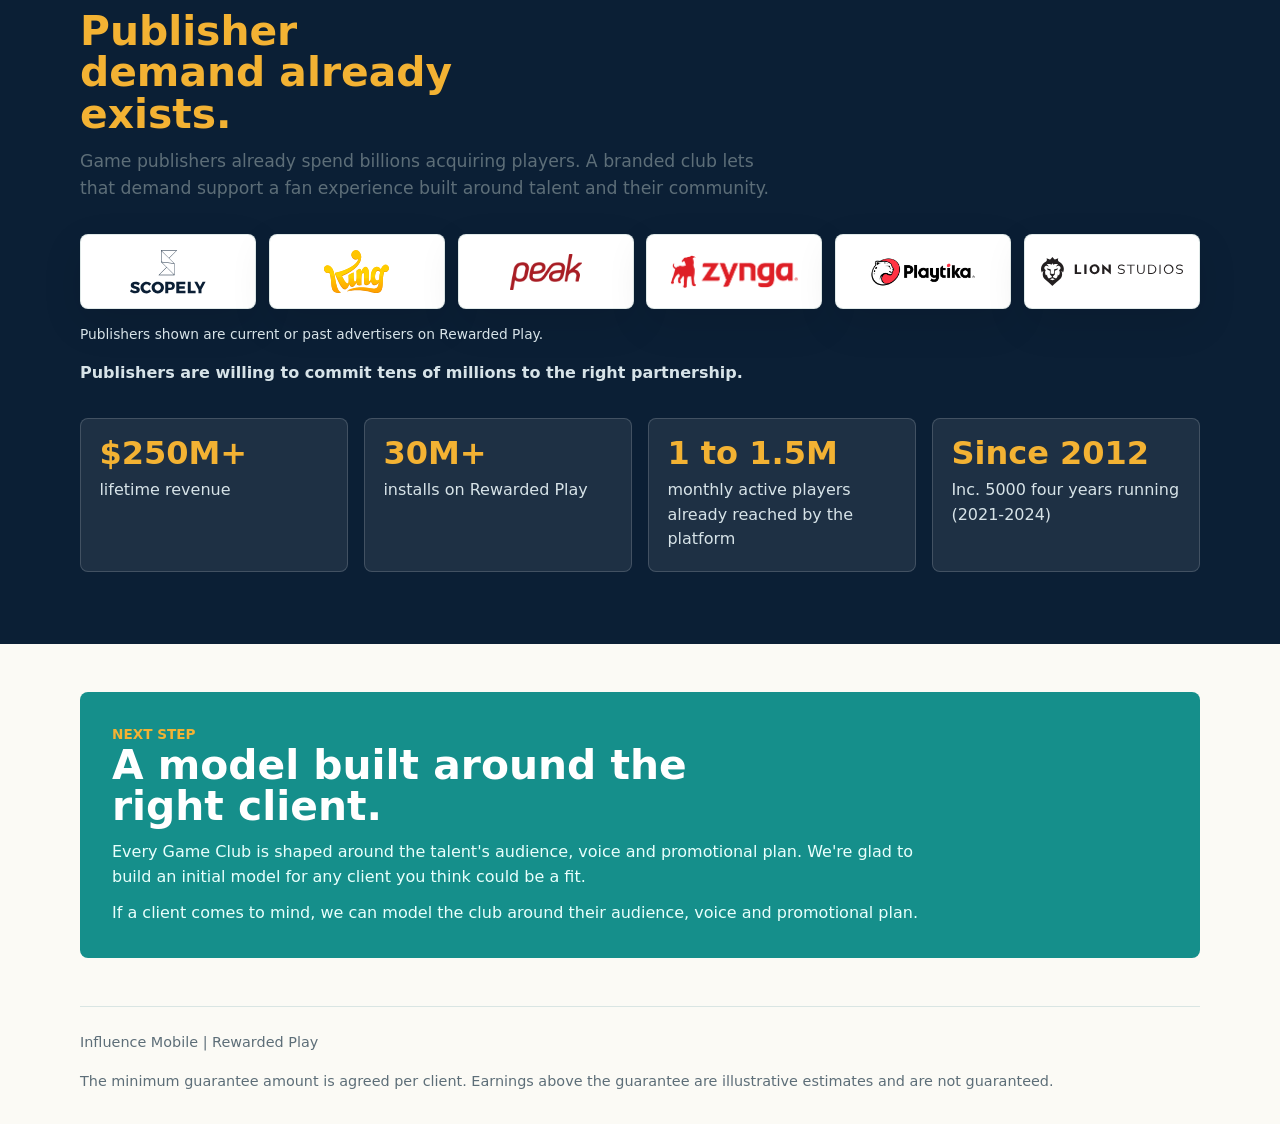
==== commit 9b3ef483: "Add files via upload" ====
--- a/index.html
+++ b/index.html
@@ -126,19 +126,19 @@
       <div class="earnings-panel reveal">
         <div class="growth-ladder" aria-label="Illustrative annual talent share by monthly active players">
           <div class="ladder-step">
-            <span>50K players</span>
+            <span>50,000 monthly active players</span>
             <strong>~$1.2M/year</strong>
           </div>
           <div class="ladder-step">
-            <span>100K</span>
+            <span>100,000 monthly active players</span>
             <strong>~$2.5M/year</strong>
           </div>
           <div class="ladder-step">
-            <span>500K</span>
+            <span>500K monthly active players</span>
             <strong>~$12.4M/year</strong>
           </div>
           <div class="ladder-step">
-            <span>1M</span>
+            <span>1M monthly active players</span>
             <strong>~$24.8M/year</strong>
           </div>
         </div>
